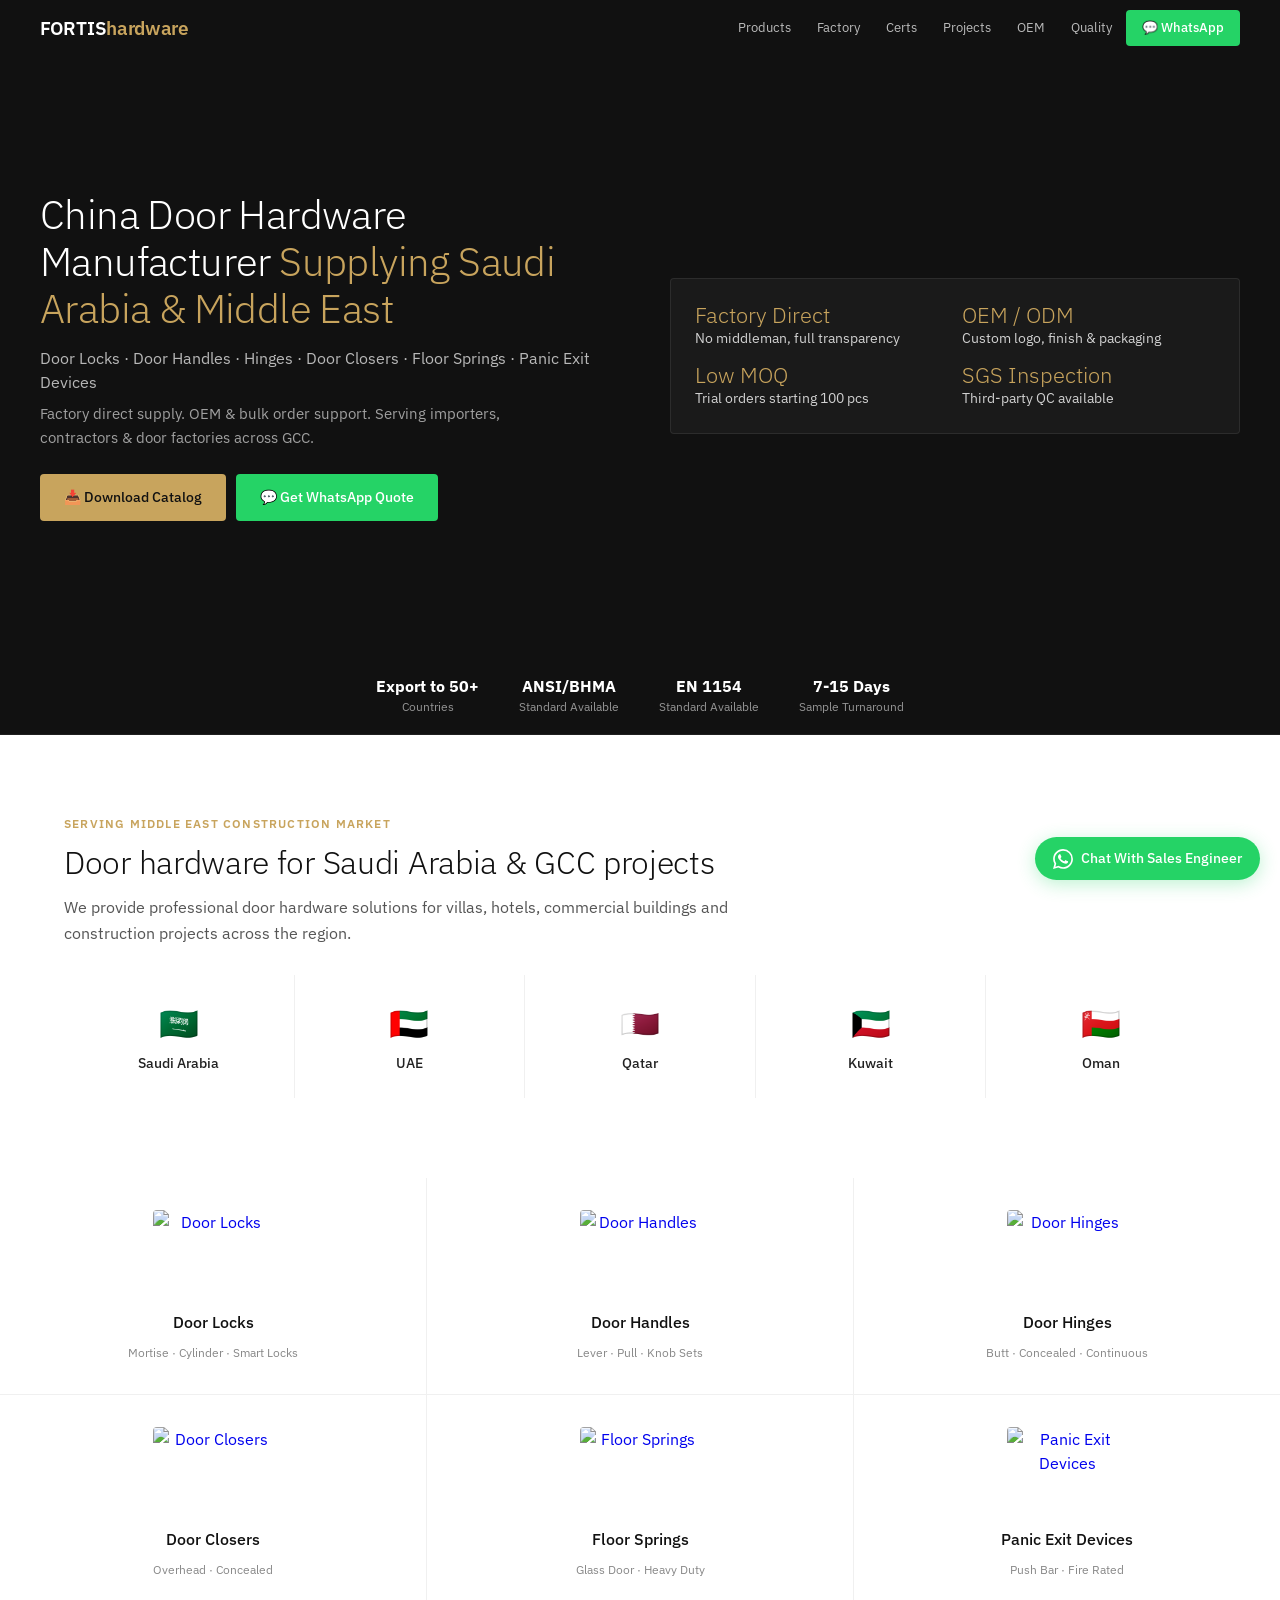
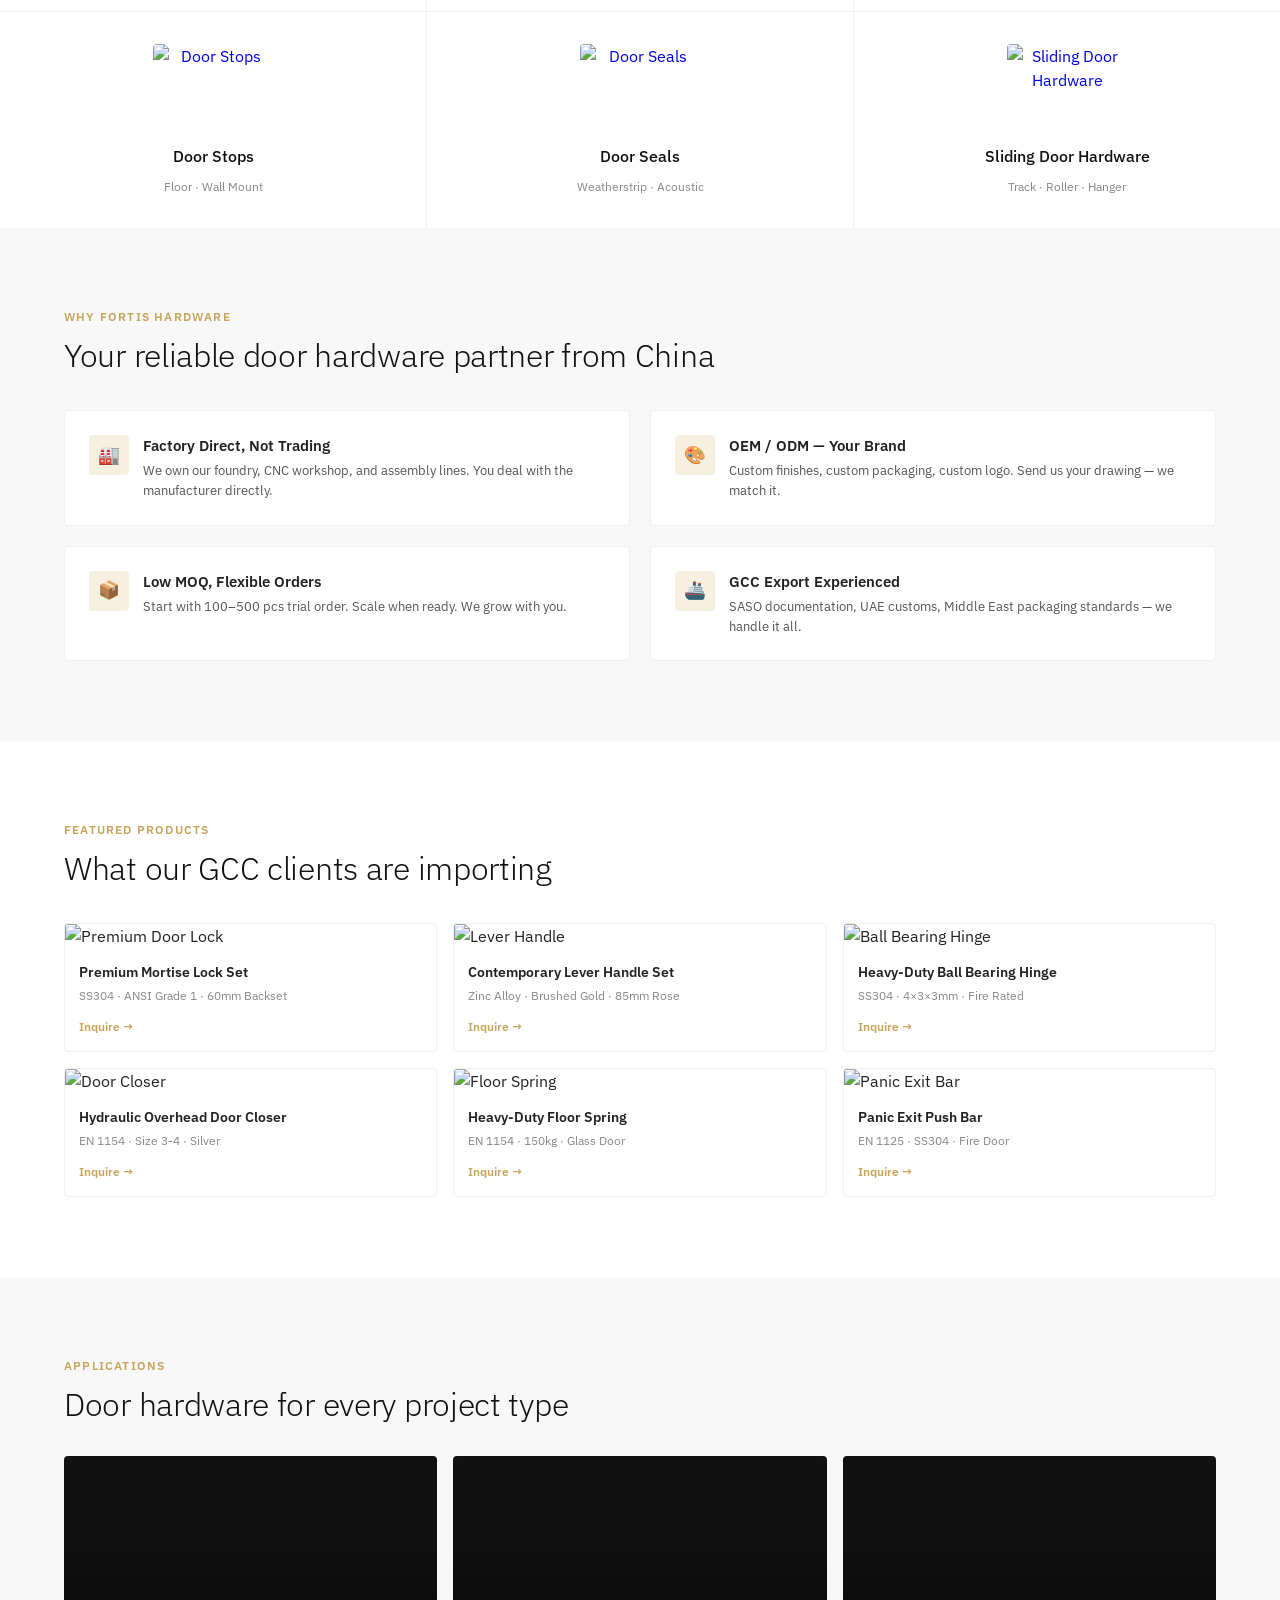
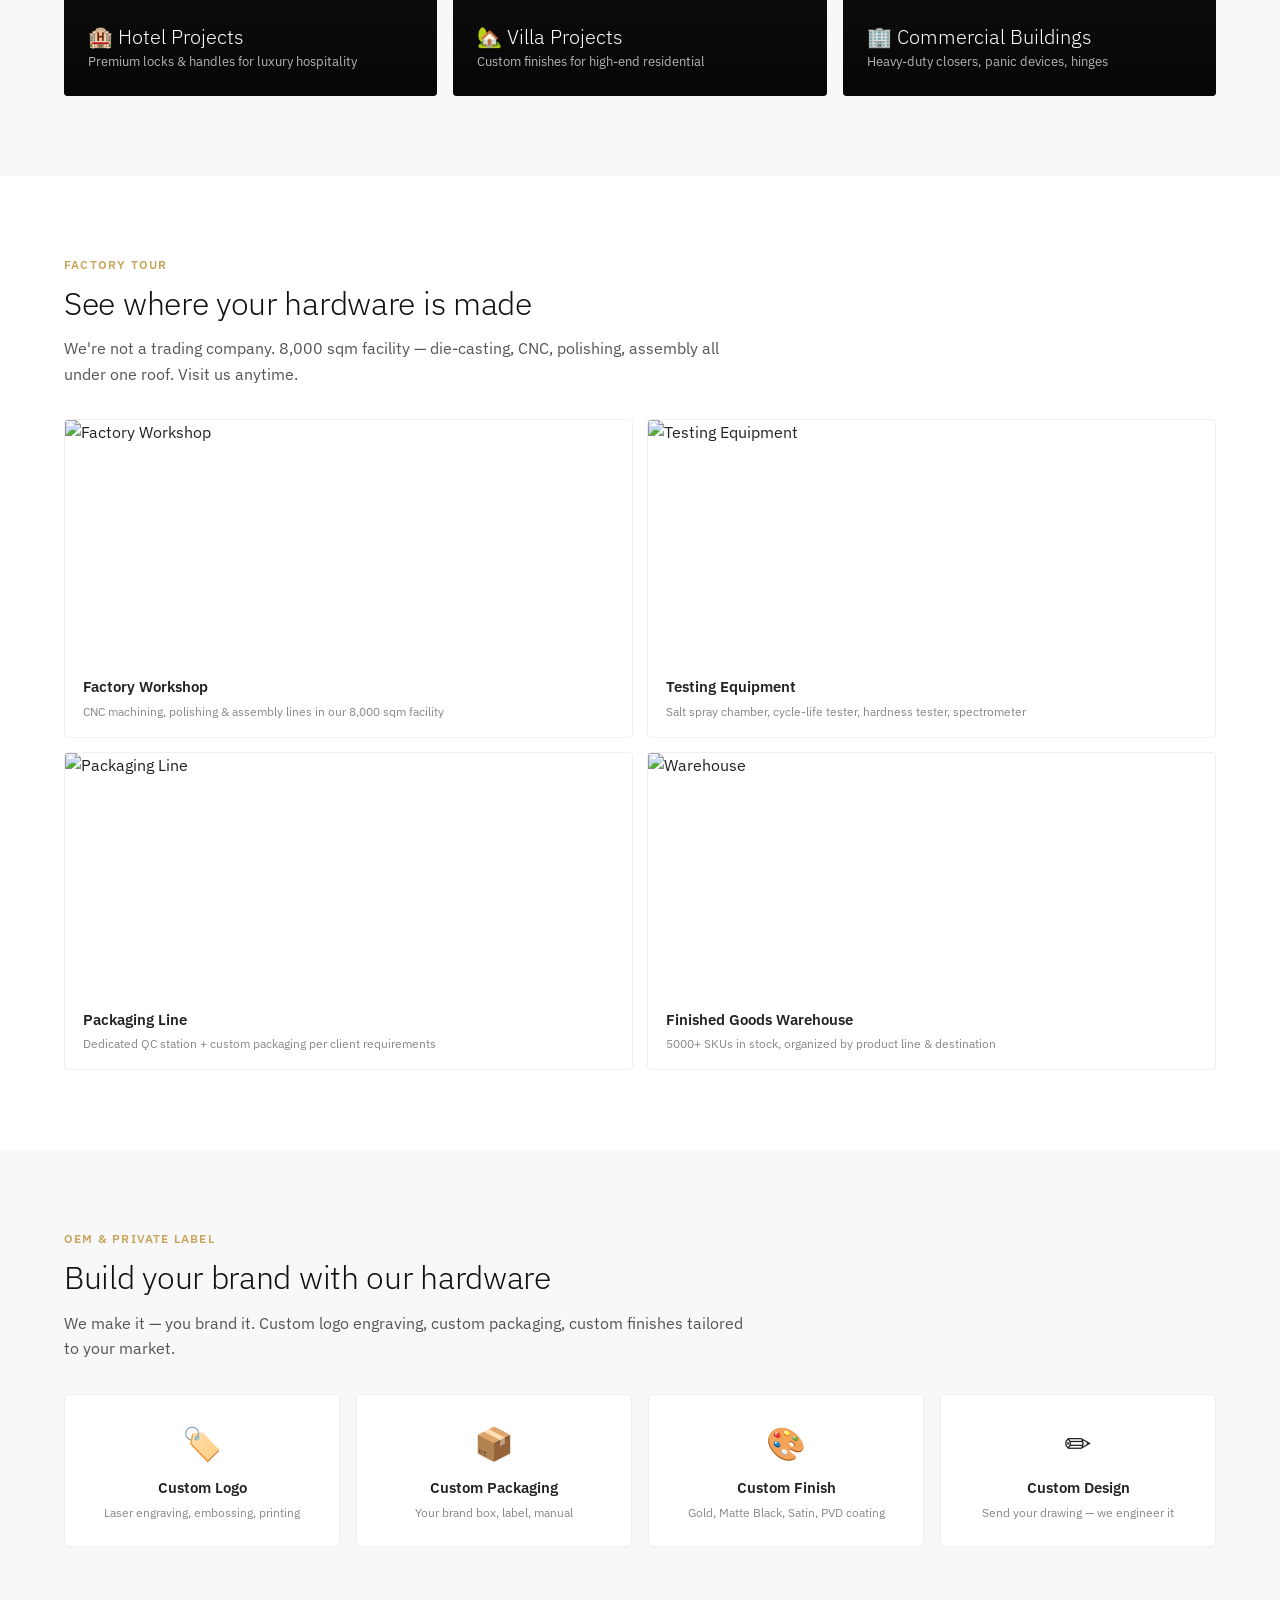
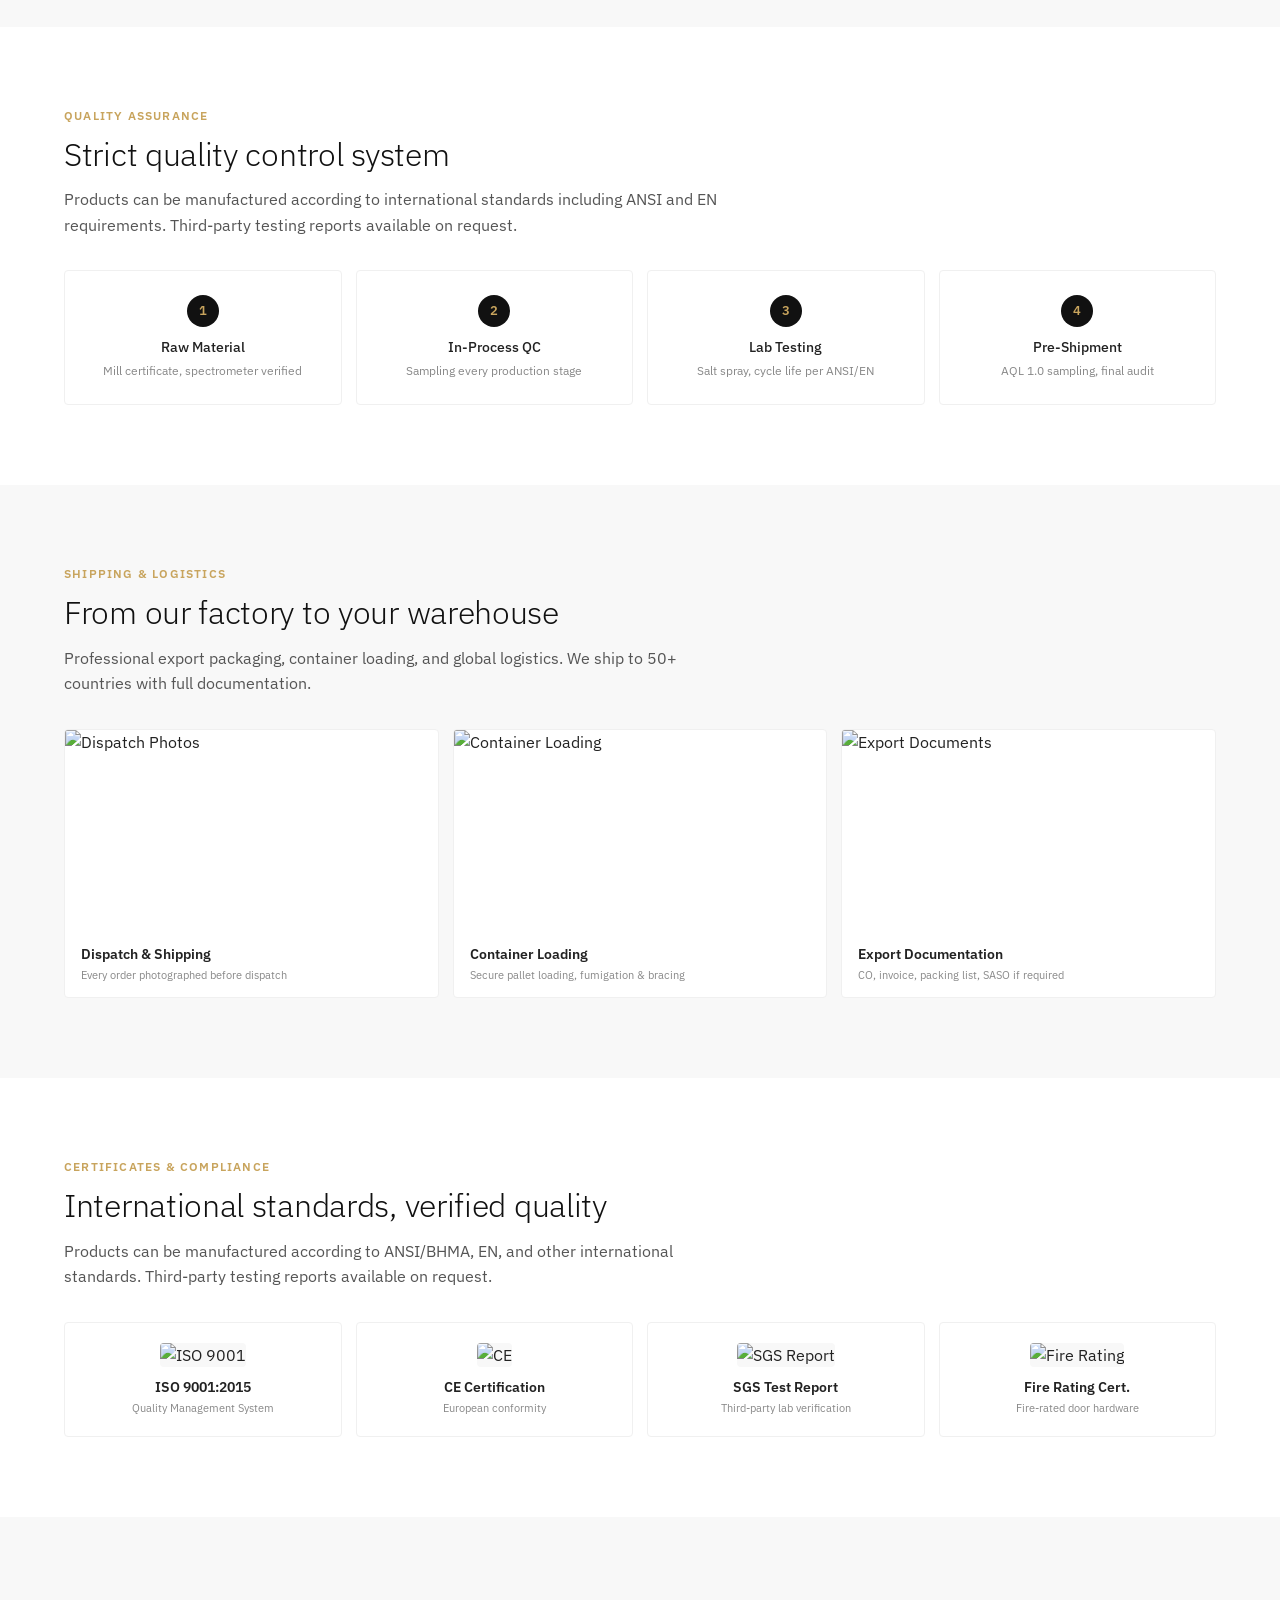
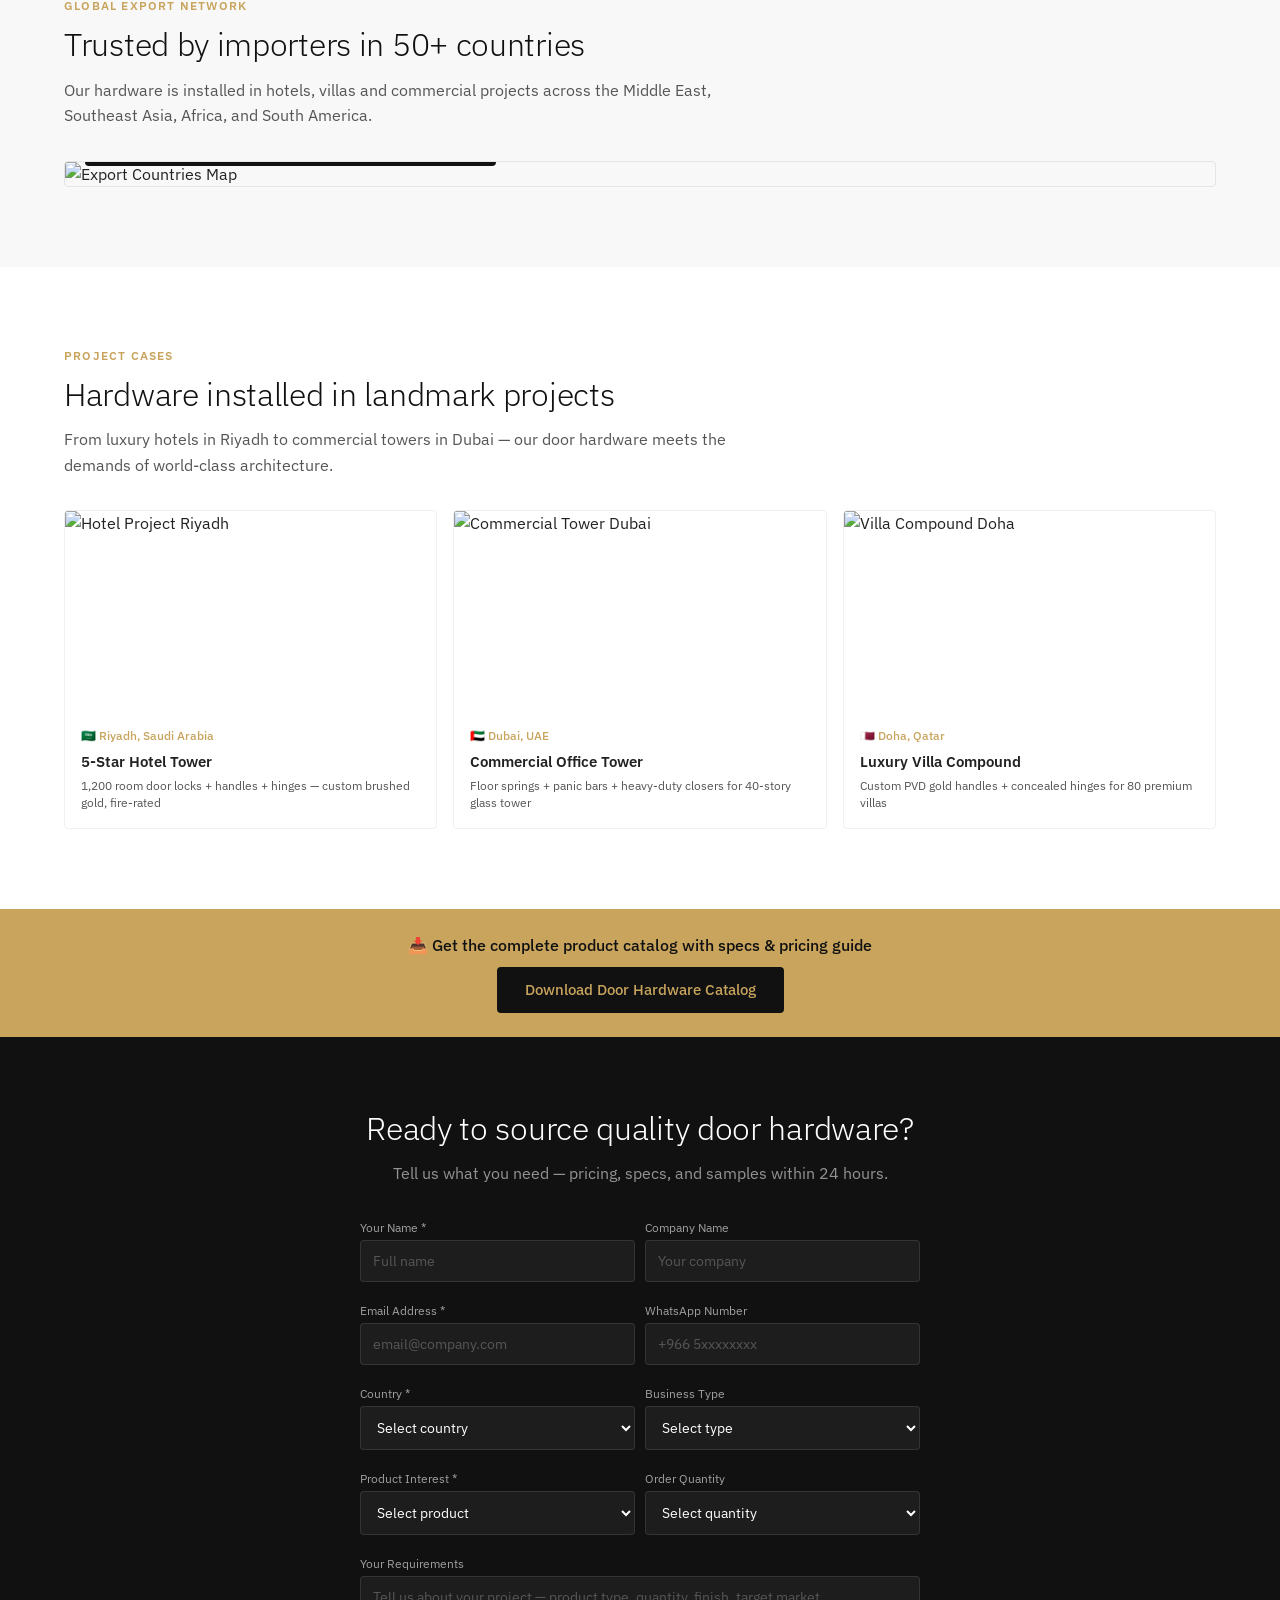
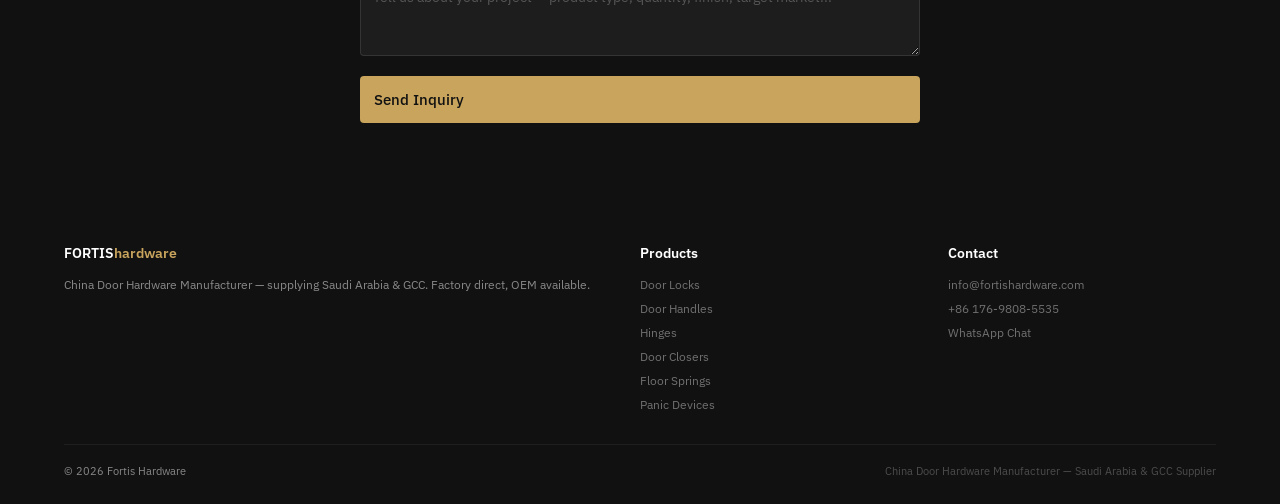
==== index.html @ 54b3e428 "fix: move index.html to root, fix CNAME" ====
<!DOCTYPE html>
<html lang="en">
<head>
  <meta charset="UTF-8">
  <meta name="viewport" content="width=device-width, initial-scale=1.0">
  <title>China Door Hardware Manufacturer — Locks, Handles, Hinges, Closers | Fortis Hardware Saudi Arabia</title>
  <meta name="description" content="China door hardware manufacturer supplying Saudi Arabia & Middle East. Door locks, handles, hinges, closers, floor springs, panic devices. Factory direct, OEM available.">
  <link href="https://fonts.googleapis.com/css2?family=IBM+Plex+Sans:wght@300;400;500;600&display=swap" rel="stylesheet">
  <style>
    :root {
      --black: #111111;
      --black-light: #1a1a1a;
      --white: #ffffff;
      --gold: #C8A45D;
      --gold-light: #f7f0e0;
      --text: #222222;
      --text-secondary: #555555;
      --text-muted: #888888;
      --border: #e5e5e5;
      --border-light: #f0f0f0;
      --surface: #f8f8f8;
      --green: #25D366;
      --shadow: rgba(0,0,0,0.06) 0px 2px 12px;
      --shadow-md: rgba(0,0,0,0.10) 0px 8px 28px;
      --radius: 4px;
      --max-width: 1200px;
      --nav-h: 56px;
    }
    *, *::before, *::after { box-sizing: border-box; margin: 0; padding: 0; }
    html { scroll-behavior: smooth; font-size: 16px; }
    body {
      font-family: 'IBM Plex Sans', system-ui, sans-serif;
      color: var(--text); background: var(--white);
      line-height: 1.5; -webkit-font-smoothing: antialiased;
    }

    /* NAV */
    .nav { position: fixed; top: 0; left: 0; right: 0; z-index: 100; background: var(--black); height: var(--nav-h); display: flex; align-items: center; padding: 0 20px; }
    .nav-inner { max-width: var(--max-width); width: 100%; margin: 0 auto; display: flex; align-items: center; justify-content: space-between; }
    .nav-logo { color: var(--white); font-size: 1.2rem; font-weight: 600; letter-spacing: -0.3px; text-decoration: none; }
    .nav-logo span { color: var(--gold); }
    .nav-links { display: flex; align-items: center; gap: 2px; }
    .nav-links a { color: #bbb; text-decoration: none; font-size: 0.813rem; padding: 8px 12px; border-radius: var(--radius); transition: all 0.15s; }
    .nav-links a:hover { color: var(--white); background: rgba(255,255,255,0.06); }
    .nav-wa { background: var(--green); color: var(--white) !important; padding: 8px 16px !important; font-weight: 500 !important; }
    .nav-wa:hover { background: #1da851 !important; }
    .nav-toggle { display: none; background: none; border: none; color: var(--white); font-size: 1.5rem; cursor: pointer; }

    /* LAYOUT */
    .container { max-width: var(--max-width); margin: 0 auto; padding: 0 24px; }
    .section { padding: 80px 0; }
    .section-sm { padding: 48px 0; }
    .bg-surface { background: var(--surface); }
    .section-label { font-size: 0.75rem; font-weight: 600; letter-spacing: 0.1em; text-transform: uppercase; color: var(--gold); margin-bottom: 10px; }
    .section-title { font-size: 2rem; font-weight: 300; line-height: 1.2; color: var(--black); margin-bottom: 14px; letter-spacing: -0.3px; }
    .section-subtitle { font-size: 1rem; color: var(--text-secondary); line-height: 1.6; max-width: 680px; }
    .text-center { text-align: center; }
    .mx-auto { margin-left: auto; margin-right: auto; }

    /* HERO */
    .hero {
      margin-top: var(--nav-h); min-height: 600px; position: relative; overflow: hidden;
      display: flex; align-items: center;
      background: var(--black);
    }
    .hero::after {
      content: ''; position: absolute; inset: 0;
      background: url('https://v3b.fal.media/files/b/0aa20f35/kXnbaKqAte8CLxu1V5giB_WbyE58Z5.png') center/cover;
      opacity: 0.4;
    }
    .hero-content { position: relative; z-index: 1; display: grid; grid-template-columns: 1fr 1fr; gap: 60px; align-items: center; padding: 80px 0; }
    .hero-text h1 { font-size: 2.5rem; font-weight: 300; line-height: 1.18; color: var(--white); letter-spacing: -0.6px; margin-bottom: 14px; }
    .hero-text h1 em { font-style: normal; color: var(--gold); }
    .hero-sub { font-size: 1rem; color: rgba(255,255,255,0.7); margin-bottom: 8px; }
    .hero-tags { display: flex; flex-wrap: wrap; gap: 8px; margin-bottom: 18px; }
    .hero-tag { font-size: 0.75rem; padding: 5px 12px; border: 1px solid rgba(255,255,255,0.18); border-radius: 2px; color: rgba(255,255,255,0.8); }
    .hero-p { font-size: 0.938rem; color: rgba(255,255,255,0.6); line-height: 1.6; margin-bottom: 24px; max-width: 480px; }
    .hero-actions { display: flex; gap: 10px; flex-wrap: wrap; }
    .btn { display: inline-flex; align-items: center; gap: 6px; font-family: inherit; font-size: 0.875rem; font-weight: 500; padding: 13px 24px; border: none; cursor: pointer; text-decoration: none; transition: all 0.15s; border-radius: var(--radius); }
    .btn-gold { background: var(--gold); color: var(--black); }
    .btn-gold:hover { background: #b8943f; }
    .btn-dark { background: var(--black); color: var(--white); border: 1px solid rgba(255,255,255,0.2); }
    .btn-dark:hover { border-color: var(--white); background: rgba(255,255,255,0.05); }
    .btn-wa { background: var(--green); color: var(--white); }
    .btn-wa:hover { background: #1da851; }
    .btn-white { background: var(--white); color: var(--black); }
    .btn-white:hover { background: #e8e8e8; }

    .hero-highlights {
      display: grid; grid-template-columns: repeat(2, 1fr); gap: 14px;
      background: rgba(255,255,255,0.04); border: 1px solid rgba(255,255,255,0.08);
      border-radius: var(--radius); padding: 24px;
    }
    .hero-hl strong { display: block; color: var(--gold); font-size: 1.4rem; font-weight: 300; line-height: 1.1; }
    .hero-hl { color: rgba(255,255,255,0.8); font-size: 0.875rem; }

    /* TRUST BAR */
    .trust-bar { background: var(--black); padding: 18px 0; border-bottom: 1px solid rgba(255,255,255,0.06); }
    .trust-bar-grid { display: flex; justify-content: center; gap: 40px; flex-wrap: wrap; text-align: center; }
    .trust-bar-item { font-size: 0.75rem; color: rgba(255,255,255,0.55); }
    .trust-bar-item strong { display: block; font-size: 1rem; color: var(--white); }

    /* MARKET */
    .market-grid { display: grid; grid-template-columns: repeat(5, 1fr); gap: 1px; background: var(--border-light); margin-top: 28px; }
    .market-item { text-align: center; padding: 24px 8px; background: var(--white); font-size: 0.875rem; font-weight: 500; color: var(--text); }
    .market-item .flag { font-size: 2rem; display: block; margin-bottom: 6px; }

    /* CATEGORIES */
    .cat-section { padding: 0; }
    .categories-grid { display: grid; grid-template-columns: repeat(3, 1fr); gap: 1px; background: var(--border-light); }
    .cat-card {
      background: var(--white); padding: 32px 20px; text-align: center; text-decoration: none;
      transition: all 0.2s; display: flex; flex-direction: column; align-items: center; gap: 10px;
    }
    .cat-card:hover { background: #fafafa; }
    .cat-card img { width: 120px; height: 90px; object-fit: cover; border-radius: var(--radius); }
    .cat-card h3 { font-size: 1rem; font-weight: 500; color: var(--black); }
    .cat-card p { font-size: 0.75rem; color: var(--text-muted); }

    /* FEATURES */
    .features-grid { display: grid; grid-template-columns: repeat(2, 1fr); gap: 20px; margin-top: 36px; }
    .feature-card { padding: 24px; background: var(--white); border: 1px solid var(--border-light); border-radius: var(--radius); display: flex; gap: 14px; align-items: flex-start; }
    .feature-icon { width: 40px; height: 40px; border-radius: var(--radius); background: var(--gold-light); display: flex; align-items: center; justify-content: center; font-size: 1.1rem; flex-shrink: 0; }
    .feature-card h4 { font-size: 0.938rem; font-weight: 600; margin-bottom: 4px; }
    .feature-card p { font-size: 0.813rem; color: var(--text-secondary); line-height: 1.5; }

    /* PRODUCTS */
    .products-grid { display: grid; grid-template-columns: repeat(3, 1fr); gap: 16px; margin-top: 36px; }
    .product-card {
      background: var(--white); border: 1px solid var(--border-light); border-radius: var(--radius);
      overflow: hidden; transition: all 0.2s; display: block; text-decoration: none; color: inherit;
      position: relative;
    }
    .product-card:hover { border-color: var(--gold); box-shadow: var(--shadow-md); transform: translateY(-2px); }
    .product-card img { width: 100%; height: 200px; object-fit: cover; }
    .product-info { padding: 14px; }
    .product-info h4 { font-size: 0.875rem; font-weight: 600; margin-bottom: 4px; }
    .product-info .spec { font-size: 0.75rem; color: var(--text-muted); margin-bottom: 8px; }
    .product-link { font-size: 0.75rem; font-weight: 600; color: var(--gold); }

    /* FACTORY — upgraded to large images */
    .factory-grid { display: grid; grid-template-columns: repeat(2, 1fr); gap: 14px; margin-top: 32px; }
    .factory-card {
      background: var(--white); border: 1px solid var(--border-light);
      border-radius: var(--radius); overflow: hidden;
    }
    .factory-card img { width: 100%; height: 240px; object-fit: cover; display: block; }
    .factory-card .fc-info { padding: 16px 18px; }
    .factory-card h4 { font-size: 0.938rem; font-weight: 600; margin-bottom: 4px; }
    .factory-card p { font-size: 0.75rem; color: var(--text-muted); }

    /* CERTIFICATES */
    .certs-grid { display: grid; grid-template-columns: repeat(4, 1fr); gap: 14px; margin-top: 32px; }
    .cert-card {
      background: var(--white); border: 1px solid var(--border-light);
      border-radius: var(--radius); padding: 20px; text-align: center;
    }
    .cert-card img { width: 100%; height: 200px; object-fit: contain; border-radius: var(--radius); margin-bottom: 10px; background: var(--surface); }
    .cert-card h4 { font-size: 0.875rem; font-weight: 600; margin-bottom: 2px; }
    .cert-card p { font-size: 0.688rem; color: var(--text-muted); }

    /* MAP */
    .map-section { background: var(--surface); }
    .map-wrapper { margin-top: 32px; position: relative; border-radius: var(--radius); overflow: hidden; border: 1px solid var(--border); }
    .map-wrapper img { width: 100%; display: block; }
    .map-overlay { position: absolute; bottom: 20px; left: 20px; background: var(--black); color: var(--white); padding: 14px 20px; border-radius: var(--radius); }
    .map-overlay strong { color: var(--gold); font-size: 1.35rem; font-weight: 300; }

    /* PROJECT CASES */
    .projects-grid { display: grid; grid-template-columns: repeat(3, 1fr); gap: 16px; margin-top: 32px; }
    .project-card {
      background: var(--white); border: 1px solid var(--border-light);
      border-radius: var(--radius); overflow: hidden;
    }
    .project-card img { width: 100%; height: 200px; object-fit: cover; display: block; }
    .project-info { padding: 16px; }
    .project-info h4 { font-size: 0.938rem; font-weight: 600; margin-bottom: 4px; }
    .project-info .loc { font-size: 0.75rem; color: var(--gold); font-weight: 500; margin-bottom: 6px; }
    .project-info p { font-size: 0.75rem; color: var(--text-secondary); line-height: 1.4; }

    /* SHIPPING */
    .ship-grid { display: grid; grid-template-columns: repeat(3, 1fr); gap: 14px; margin-top: 32px; }
    .ship-card {
      background: var(--white); border: 1px solid var(--border-light);
      border-radius: var(--radius); overflow: hidden;
    }
    .ship-card img { width: 100%; height: 200px; object-fit: cover; display: block; }
    .ship-card .fc-info { padding: 14px 16px; }
    .ship-card h4 { font-size: 0.875rem; font-weight: 600; margin-bottom: 2px; }
    .ship-card p { font-size: 0.688rem; color: var(--text-muted); }

    /* OEM */
    .oem-grid { display: grid; grid-template-columns: repeat(4, 1fr); gap: 16px; margin-top: 32px; }
    .oem-card { text-align: center; padding: 24px 16px; background: var(--white); border: 1px solid var(--border-light); border-radius: var(--radius); }
    .oem-icon { font-size: 2rem; margin-bottom: 10px; }
    .oem-card h4 { font-size: 0.938rem; font-weight: 600; margin-bottom: 4px; }
    .oem-card p { font-size: 0.75rem; color: var(--text-muted); }

    /* QUALITY */
    .qc-grid { display: grid; grid-template-columns: repeat(4, 1fr); gap: 14px; margin-top: 32px; }
    .qc-card { text-align: center; padding: 24px 14px; background: var(--white); border: 1px solid var(--border-light); border-radius: var(--radius); }
    .qc-num { width: 32px; height: 32px; border-radius: 50%; background: var(--black); color: var(--gold); display: flex; align-items: center; justify-content: center; font-size: 0.813rem; font-weight: 600; margin: 0 auto 10px; }
    .qc-card h4 { font-size: 0.875rem; font-weight: 500; margin-bottom: 4px; }
    .qc-card p { font-size: 0.75rem; color: var(--text-muted); }

    /* APPLICATIONS */
    .app-grid { display: grid; grid-template-columns: repeat(3, 1fr); gap: 16px; margin-top: 32px; }
    .app-card {
      position: relative; height: 240px; border-radius: var(--radius); overflow: hidden;
      display: flex; align-items: flex-end; padding: 24px;
    }
    .app-card::before {
      content: ''; position: absolute; inset: 0;
      background: linear-gradient(transparent 30%, rgba(0,0,0,0.7));
    }
    .app-card-content { position: relative; z-index: 1; color: var(--white); }
    .app-card-content h3 { font-size: 1.25rem; font-weight: 300; }
    .app-card-content p { font-size: 0.813rem; opacity: 0.7; }
    .app-hotel { background: var(--black) url('https://v3b.fal.media/files/b/0aa38955/Q4Qw3-5TpbvXYUVY-qUnO_pcZFvXHN.png') center/cover; }
    .app-villa { background: var(--black) url('https://v3b.fal.media/files/b/0aa38955/9XN9CqbZt52jTv9LM8osu_3UPrXq78.png') center/cover; }
    .app-commercial { background: var(--black) url('https://v3b.fal.media/files/b/0aa38956/f5V5K8Cx3fAxpjG_KCABQ_yX8lv8v7.png') center/cover; }

    /* CTA */
    .cta-section { background: var(--black); color: var(--white); text-align: center; padding: 72px 24px; }
    .cta-section .section-title { color: var(--white); }
    .cta-section .section-subtitle { color: rgba(255,255,255,0.55); margin: 0 auto 32px; }
    .contact-form { max-width: 560px; margin: 0 auto; text-align: left; }
    .form-row { display: grid; grid-template-columns: 1fr 1fr; gap: 10px; margin-bottom: 10px; }
    .form-field { margin-bottom: 10px; }
    .form-field label { display: block; font-size: 0.75rem; color: rgba(255,255,255,0.6); margin-bottom: 3px; }
    .form-field input, .form-field select, .form-field textarea {
      width: 100%; padding: 11px 12px; font-family: inherit; font-size: 0.875rem;
      border: 1px solid rgba(255,255,255,0.1); border-radius: var(--radius);
      background: rgba(255,255,255,0.05); color: var(--white); transition: border-color 0.15s;
    }
    .form-field input:focus, .form-field select:focus, .form-field textarea:focus { outline: none; border-color: var(--gold); }
    .form-field input::placeholder, .form-field textarea::placeholder { color: rgba(255,255,255,0.25); }
    .form-field select option { background: var(--black); color: var(--white); }
    .form-field textarea { resize: vertical; min-height: 80px; }
    .form-submit { width: 100%; padding: 14px; font-size: 0.938rem; cursor: pointer; margin-top: 4px; }

    /* CATALOG CTA */
    .catalog-bar { background: var(--gold); padding: 24px 0; text-align: center; }
    .catalog-bar p { font-size: 1rem; color: var(--black); font-weight: 500; margin-bottom: 10px; }
    .catalog-btn { display: inline-flex; align-items: center; gap: 8px; background: var(--black); color: var(--gold); padding: 12px 28px; border-radius: var(--radius); text-decoration: none; font-weight: 500; font-size: 0.938rem; transition: all 0.15s; }
    .catalog-btn:hover { background: #000; }

    /* FOOTER */
    .footer { background: var(--black); color: rgba(255,255,255,0.5); padding: 48px 0 24px; }
    .footer-grid { display: grid; grid-template-columns: 2fr 1fr 1fr; gap: 40px; margin-bottom: 24px; }
    .footer-col h4 { color: var(--white); font-size: 0.875rem; font-weight: 600; margin-bottom: 12px; }
    .footer-col a { display: block; color: rgba(255,255,255,0.4); text-decoration: none; font-size: 0.75rem; margin-bottom: 6px; transition: color 0.15s; }
    .footer-col a:hover { color: var(--gold); }
    .footer-bottom { border-top: 1px solid rgba(255,255,255,0.06); padding-top: 18px; display: flex; justify-content: space-between; flex-wrap: wrap; font-size: 0.688rem; }

    /* WHATSAPP */
    .whatsapp-float {
      position: fixed; bottom: 20px; right: 20px; z-index: 99;
      display: flex; align-items: center; gap: 8px; background: var(--green); color: var(--white);
      padding: 11px 18px; border-radius: 24px; text-decoration: none;
      box-shadow: 0 4px 18px rgba(37,211,102,0.3); transition: transform 0.2s;
      font-size: 0.875rem; font-weight: 500;
    }
    .whatsapp-float:hover { transform: scale(1.05); }
    .whatsapp-float svg { width: 20px; height: 20px; fill: var(--white); }

    /* RESPONSIVE */
    @media (max-width: 1024px) {
      .categories-grid { grid-template-columns: repeat(3, 1fr); }
      .products-grid { grid-template-columns: repeat(2, 1fr); }
      .factory-grid, .oem-grid { grid-template-columns: repeat(2, 1fr); }
      .certs-grid { grid-template-columns: repeat(2, 1fr); }
      .ship-grid { grid-template-columns: repeat(2, 1fr); }
      .projects-grid { grid-template-columns: repeat(2, 1fr); }
      .qc-grid { grid-template-columns: repeat(2, 1fr); }
      .hero-content { grid-template-columns: 1fr; gap: 32px; }
      .hero::after { opacity: 0.25; }
      .market-grid { grid-template-columns: repeat(3, 1fr); }
    }
    @media (max-width: 768px) {
      .section-title { font-size: 1.5rem; }
      .hero-text h1 { font-size: 1.75rem; }
      .nav-links { display: none; }
      .nav-toggle { display: block; }
      .nav-links.open { display: flex; flex-direction: column; position: absolute; top: var(--nav-h); left: 0; right: 0; background: var(--black); padding: 16px 20px; gap: 2px; z-index: 99; }
      .categories-grid { grid-template-columns: repeat(2, 1fr); }
      .products-grid { grid-template-columns: repeat(2, 1fr); }
      .features-grid { grid-template-columns: 1fr; }
      .factory-grid, .oem-grid { grid-template-columns: 1fr; }
      .qc-grid { grid-template-columns: 1fr; }
      .market-grid { grid-template-columns: repeat(2, 1fr); }
      .app-grid { grid-template-columns: 1fr; }
      .footer-grid { grid-template-columns: 1fr; }
      .form-row { grid-template-columns: 1fr; }
      .hero-highlights { grid-template-columns: 1fr; }
      .hero { min-height: auto; }
      .hero-content { padding: 48px 0; }
      .section { padding: 48px 0; }
    }
    @media (max-width: 480px) {
      .categories-grid { grid-template-columns: 1fr; }
      .products-grid { grid-template-columns: 1fr; }
      .market-grid { grid-template-columns: repeat(2, 1fr); }
      .hero-actions { flex-direction: column; }
      .btn { justify-content: center; }
    }
  </style>
</head>
<body>

<!-- NAV -->
<nav class="nav">
  <div class="nav-inner">
    <a href="#" class="nav-logo">FORTIS<span>hardware</span></a>
    <button class="nav-toggle" onclick="document.querySelector('.nav-links').classList.toggle('open')">☰</button>
    <div class="nav-links">
      <a href="#products">Products</a>
      <a href="#factory">Factory</a>
      <a href="#certificates">Certs</a>
      <a href="#projects">Projects</a>
      <a href="#oem">OEM</a>
      <a href="#quality">Quality</a>
      <a href="https://wa.me/8617698085535" class="nav-wa">💬 WhatsApp</a>
    </div>
  </div>
</nav>

<!-- HERO -->
<section class="hero">
  <div class="container hero-content">
    <div class="hero-text">
      <h1>China Door Hardware Manufacturer<em> Supplying Saudi Arabia &amp; Middle East</em></h1>
      <p class="hero-sub">Door Locks · Door Handles · Hinges · Door Closers · Floor Springs · Panic Exit Devices</p>
      <p class="hero-p">Factory direct supply. OEM &amp; bulk order support. Serving importers, contractors &amp; door factories across GCC.</p>
      <div class="hero-actions">
        <a href="#" class="btn btn-gold">📥 Download Catalog</a>
        <a href="https://wa.me/8617698085535" class="btn btn-wa">💬 Get WhatsApp Quote</a>
      </div>
    </div>
    <div class="hero-highlights">
      <div class="hero-hl"><strong>Factory Direct</strong>No middleman, full transparency</div>
      <div class="hero-hl"><strong>OEM / ODM</strong>Custom logo, finish &amp; packaging</div>
      <div class="hero-hl"><strong>Low MOQ</strong>Trial orders starting 100 pcs</div>
      <div class="hero-hl"><strong>SGS Inspection</strong>Third-party QC available</div>
    </div>
  </div>
</section>

<!-- TRUST BAR -->
<section class="trust-bar">
  <div class="container trust-bar-grid">
    <div class="trust-bar-item"><strong>Export to 50+</strong>Countries</div>
    <div class="trust-bar-item"><strong>ANSI/BHMA</strong>Standard Available</div>
    <div class="trust-bar-item"><strong>EN 1154</strong>Standard Available</div>
    <div class="trust-bar-item"><strong>7-15 Days</strong>Sample Turnaround</div>
  </div>
</section>

<!-- MARKET -->
<section class="section">
  <div class="container">
    <div class="section-label">Serving Middle East Construction Market</div>
    <h2 class="section-title">Door hardware for Saudi Arabia &amp; GCC projects</h2>
    <p class="section-subtitle">We provide professional door hardware solutions for villas, hotels, commercial buildings and construction projects across the region.</p>
    <div class="market-grid">
      <div class="market-item"><span class="flag">🇸🇦</span>Saudi Arabia</div>
      <div class="market-item"><span class="flag">🇦🇪</span>UAE</div>
      <div class="market-item"><span class="flag">🇶🇦</span>Qatar</div>
      <div class="market-item"><span class="flag">🇰🇼</span>Kuwait</div>
      <div class="market-item"><span class="flag">🇴🇲</span>Oman</div>
    </div>
  </div>
</section>

<!-- PRODUCT CATEGORIES (9 types) -->
<section class="cat-section" id="products">
  <div class="categories-grid">
    <a href="#" class="cat-card">
      <img src="https://v3b.fal.media/files/b/0aa38172/-0-r5_t7oS2UPWkRO7TCy_eg66OQFn.png" alt="Door Locks" loading="lazy">
      <h3>Door Locks</h3>
      <p>Mortise · Cylinder · Smart Locks</p>
    </a>
    <a href="#" class="cat-card">
      <img src="https://v3b.fal.media/files/b/0aa38173/yvCYd5YF4JAlG7OujvXzu_hHk022Ci.png" alt="Door Handles" loading="lazy">
      <h3>Door Handles</h3>
      <p>Lever · Pull · Knob Sets</p>
    </a>
    <a href="#" class="cat-card">
      <img src="https://v3b.fal.media/files/b/0aa38173/D44i0YVcQyWlOAsenOGAe_30pKsKfI.png" alt="Door Hinges" loading="lazy">
      <h3>Door Hinges</h3>
      <p>Butt · Concealed · Continuous</p>
    </a>
    <a href="#" class="cat-card">
      <img src="https://v3b.fal.media/files/b/0aa38174/7C1RpgAK28MqGHB21-8vr_47tS8csR.png" alt="Door Closers" loading="lazy">
      <h3>Door Closers</h3>
      <p>Overhead · Concealed</p>
    </a>
    <a href="#" class="cat-card">
      <img src="https://v3b.fal.media/files/b/0aa38175/UBUjP36B6Zsl2dgtgjaet_FuYksLZI.png" alt="Floor Springs" loading="lazy">
      <h3>Floor Springs</h3>
      <p>Glass Door · Heavy Duty</p>
    </a>
    <a href="#" class="cat-card">
      <img src="https://v3b.fal.media/files/b/0aa38176/AWE4VM2IpdPH2hU9-q9qe_MylBiQHh.png" alt="Panic Exit Devices" loading="lazy">
      <h3>Panic Exit Devices</h3>
      <p>Push Bar · Fire Rated</p>
    </a>
    <a href="#" class="cat-card">
      <img src="https://v3b.fal.media/files/b/0aa38177/bHGp_g2rmFArwzJ1ECCt3_NpDwwKoD.png" alt="Door Stops" loading="lazy">
      <h3>Door Stops</h3>
      <p>Floor · Wall Mount</p>
    </a>
    <a href="#" class="cat-card">
      <img src="https://v3b.fal.media/files/b/0aa38177/RSaDX0GnMsp-87B53rwa5_AgRVom13.png" alt="Door Seals" loading="lazy">
      <h3>Door Seals</h3>
      <p>Weatherstrip · Acoustic</p>
    </a>
    <a href="#" class="cat-card">
      <img src="https://v3b.fal.media/files/b/0aa38178/ttrumu9TXj-NjQz-zekgL_HJoAlCh4.png" alt="Sliding Door Hardware" loading="lazy">
      <h3>Sliding Door Hardware</h3>
      <p>Track · Roller · Hanger</p>
    </a>
  </div>
</section>

<!-- WHY US -->
<section class="section bg-surface">
  <div class="container">
    <div class="section-label">Why Fortis Hardware</div>
    <h2 class="section-title">Your reliable door hardware partner from China</h2>
    <div class="features-grid">
      <div class="feature-card">
        <div class="feature-icon">🏭</div>
        <div><h4>Factory Direct, Not Trading</h4><p>We own our foundry, CNC workshop, and assembly lines. You deal with the manufacturer directly.</p></div>
      </div>
      <div class="feature-card">
        <div class="feature-icon">🎨</div>
        <div><h4>OEM / ODM — Your Brand</h4><p>Custom finishes, custom packaging, custom logo. Send us your drawing — we match it.</p></div>
      </div>
      <div class="feature-card">
        <div class="feature-icon">📦</div>
        <div><h4>Low MOQ, Flexible Orders</h4><p>Start with 100–500 pcs trial order. Scale when ready. We grow with you.</p></div>
      </div>
      <div class="feature-card">
        <div class="feature-icon">🚢</div>
        <div><h4>GCC Export Experienced</h4><p>SASO documentation, UAE customs, Middle East packaging standards — we handle it all.</p></div>
      </div>
    </div>
  </div>
</section>

<!-- PRODUCT SHOWCASE -->
<section class="section">
  <div class="container">
    <div class="section-label">Featured Products</div>
    <h2 class="section-title">What our GCC clients are importing</h2>
    <div class="products-grid">
      <a href="#" class="product-card">
        <img src="https://v3b.fal.media/files/b/0aa3817a/qGEE2nuH5_GcuvpKxNlOm_MCN3V2xa.png" alt="Premium Door Lock" loading="lazy">
        <div class="product-info"><h4>Premium Mortise Lock Set</h4><div class="spec">SS304 · ANSI Grade 1 · 60mm Backset</div><span class="product-link">Inquire →</span></div>
      </a>
      <a href="#" class="product-card">
        <img src="https://v3b.fal.media/files/b/0aa3817a/ZA9oJhj_dmkCLSp8dl0tY_Qsb4Uivb.png" alt="Lever Handle" loading="lazy">
        <div class="product-info"><h4>Contemporary Lever Handle Set</h4><div class="spec">Zinc Alloy · Brushed Gold · 85mm Rose</div><span class="product-link">Inquire →</span></div>
      </a>
      <a href="#" class="product-card">
        <img src="https://v3b.fal.media/files/b/0aa3817b/RXkcnFvaOmEKWDwM2cV6e_OBT3glL2.png" alt="Ball Bearing Hinge" loading="lazy">
        <div class="product-info"><h4>Heavy-Duty Ball Bearing Hinge</h4><div class="spec">SS304 · 4×3×3mm · Fire Rated</div><span class="product-link">Inquire →</span></div>
      </a>
      <a href="#" class="product-card">
        <img src="https://v3b.fal.media/files/b/0aa3817c/y6qqfqdUkZ4gaiylobrIg_6qI1SvIi.png" alt="Door Closer" loading="lazy">
        <div class="product-info"><h4>Hydraulic Overhead Door Closer</h4><div class="spec">EN 1154 · Size 3-4 · Silver</div><span class="product-link">Inquire →</span></div>
      </a>
      <a href="#" class="product-card">
        <img src="https://v3b.fal.media/files/b/0aa3817c/SeObDLRqPCwULx4Qn5Xns_MNnTq2xa.png" alt="Floor Spring" loading="lazy">
        <div class="product-info"><h4>Heavy-Duty Floor Spring</h4><div class="spec">EN 1154 · 150kg · Glass Door</div><span class="product-link">Inquire →</span></div>
      </a>
      <a href="#" class="product-card">
        <img src="https://v3b.fal.media/files/b/0aa38951/Hwq31ygRyWvNF0no8BUUb_PVpcplvT.png" alt="Panic Exit Bar" loading="lazy">
        <div class="product-info"><h4>Panic Exit Push Bar</h4><div class="spec">EN 1125 · SS304 · Fire Door</div><span class="product-link">Inquire →</span></div>
      </a>
    </div>
  </div>
</section>

<!-- APPLICATIONS -->
<section class="section bg-surface">
  <div class="container">
    <div class="section-label">Applications</div>
    <h2 class="section-title">Door hardware for every project type</h2>
    <div class="app-grid">
      <div class="app-card app-hotel"><div class="app-card-content"><h3>🏨 Hotel Projects</h3><p>Premium locks & handles for luxury hospitality</p></div></div>
      <div class="app-card app-villa"><div class="app-card-content"><h3>🏡 Villa Projects</h3><p>Custom finishes for high-end residential</p></div></div>
      <div class="app-card app-commercial"><div class="app-card-content"><h3>🏢 Commercial Buildings</h3><p>Heavy-duty closers, panic devices, hinges</p></div></div>
    </div>
  </div>
</section>

<!-- FACTORY TOUR -->
<section class="section" id="factory">
  <div class="container">
    <div class="section-label">Factory Tour</div>
    <h2 class="section-title">See where your hardware is made</h2>
    <p class="section-subtitle">We're not a trading company. 8,000 sqm facility — die-casting, CNC, polishing, assembly all under one roof. Visit us anytime.</p>
    <div class="factory-grid">
      <div class="factory-card">
        <img src="https://v3b.fal.media/files/b/0aa38952/-q05WoDTq4U-MmAVC_FHM_AXIhh4Ii.png" alt="Factory Workshop" loading="lazy">
        <div class="fc-info"><h4>Factory Workshop</h4><p>CNC machining, polishing & assembly lines in our 8,000 sqm facility</p></div>
      </div>
      <div class="factory-card">
        <img src="https://v3b.fal.media/files/b/0aa38952/4aQnsB5DfHldhWp_CZJnB_J8Huai6m.png" alt="Testing Equipment" loading="lazy">
        <div class="fc-info"><h4>Testing Equipment</h4><p>Salt spray chamber, cycle-life tester, hardness tester, spectrometer</p></div>
      </div>
      <div class="factory-card">
        <img src="https://v3b.fal.media/files/b/0aa38953/q4hecMIrvmUSqKQL4rLE8_2KYghYs0.png" alt="Packaging Line" loading="lazy">
        <div class="fc-info"><h4>Packaging Line</h4><p>Dedicated QC station + custom packaging per client requirements</p></div>
      </div>
      <div class="factory-card">
        <img src="https://v3b.fal.media/files/b/0aa38953/cE5mME447Dl8tV1t8CLbm_37xaoRiA.png" alt="Warehouse" loading="lazy">
        <div class="fc-info"><h4>Finished Goods Warehouse</h4><p>5000+ SKUs in stock, organized by product line & destination</p></div>
      </div>
    </div>
  </div>
</section>

<!-- OEM -->
<section class="section bg-surface" id="oem">
  <div class="container">
    <div class="section-label">OEM & Private Label</div>
    <h2 class="section-title">Build your brand with our hardware</h2>
    <p class="section-subtitle">We make it — you brand it. Custom logo engraving, custom packaging, custom finishes tailored to your market.</p>
    <div class="oem-grid">
      <div class="oem-card"><div class="oem-icon">🏷️</div><h4>Custom Logo</h4><p>Laser engraving, embossing, printing</p></div>
      <div class="oem-card"><div class="oem-icon">📦</div><h4>Custom Packaging</h4><p>Your brand box, label, manual</p></div>
      <div class="oem-card"><div class="oem-icon">🎨</div><h4>Custom Finish</h4><p>Gold, Matte Black, Satin, PVD coating</p></div>
      <div class="oem-card"><div class="oem-icon">✏️</div><h4>Custom Design</h4><p>Send your drawing — we engineer it</p></div>
    </div>
  </div>
</section>

<!-- QUALITY -->
<section class="section" id="quality">
  <div class="container">
    <div class="section-label">Quality Assurance</div>
    <h2 class="section-title">Strict quality control system</h2>
    <p class="section-subtitle">Products can be manufactured according to international standards including ANSI and EN requirements. Third-party testing reports available on request.</p>
    <div class="qc-grid">
      <div class="qc-card"><div class="qc-num">1</div><h4>Raw Material</h4><p>Mill certificate, spectrometer verified</p></div>
      <div class="qc-card"><div class="qc-num">2</div><h4>In-Process QC</h4><p>Sampling every production stage</p></div>
      <div class="qc-card"><div class="qc-num">3</div><h4>Lab Testing</h4><p>Salt spray, cycle life per ANSI/EN</p></div>
      <div class="qc-card"><div class="qc-num">4</div><h4>Pre-Shipment</h4><p>AQL 1.0 sampling, final audit</p></div>
    </div>
  </div>
</section>

<!-- SHIPPING & LOGISTICS -->
<section class="section bg-surface">
  <div class="container">
    <div class="section-label">Shipping & Logistics</div>
    <h2 class="section-title">From our factory to your warehouse</h2>
    <p class="section-subtitle">Professional export packaging, container loading, and global logistics. We ship to 50+ countries with full documentation.</p>
    <div class="ship-grid">
      <div class="ship-card">
        <img src="https://v3b.fal.media/files/b/0aa38957/A6slxRPPK0XlrmAN9YCtl_NNd4DGDx.png" alt="Dispatch Photos" loading="lazy">
        <div class="fc-info"><h4>Dispatch & Shipping</h4><p>Every order photographed before dispatch</p></div>
      </div>
      <div class="ship-card">
        <img src="https://v3b.fal.media/files/b/0aa38957/BomldOgtCzwRn0-mlUbhT_TlLx0K9H.png" alt="Container Loading" loading="lazy">
        <div class="fc-info"><h4>Container Loading</h4><p>Secure pallet loading, fumigation & bracing</p></div>
      </div>
      <div class="ship-card">
        <img src="https://v3b.fal.media/files/b/0aa38959/e9UlaLyhQZ-fPgUWfsgxm_Ter9DYMF.png" alt="Export Documents" loading="lazy">
        <div class="fc-info"><h4>Export Documentation</h4><p>CO, invoice, packing list, SASO if required</p></div>
      </div>
    </div>
  </div>
</section>

<!-- CERTIFICATES -->
<section class="section" id="certificates">
  <div class="container">
    <div class="section-label">Certificates & Compliance</div>
    <h2 class="section-title">International standards, verified quality</h2>
    <p class="section-subtitle">Products can be manufactured according to ANSI/BHMA, EN, and other international standards. Third-party testing reports available on request.</p>
    <div class="certs-grid">
      <div class="cert-card">
        <img src="https://v3b.fal.media/files/b/0aa3895b/7F-ysW0zujVVLNgCIZwxn_nxaVPSCb.png" alt="ISO 9001" loading="lazy">
        <h4>ISO 9001:2015</h4>
        <p>Quality Management System</p>
      </div>
      <div class="cert-card">
        <img src="https://v3b.fal.media/files/b/0aa3895d/f2WEOiFfPXfZKl9UXlIlW_Sv9tmWok.png" alt="CE" loading="lazy">
        <h4>CE Certification</h4>
        <p>European conformity</p>
      </div>
      <div class="cert-card">
        <img src="https://v3b.fal.media/files/b/0aa3895d/aMBFN5Y97JcDZsEoiZypJ_Lght8xCn.png" alt="SGS Report" loading="lazy">
        <h4>SGS Test Report</h4>
        <p>Third-party lab verification</p>
      </div>
      <div class="cert-card">
        <img src="https://v3b.fal.media/files/b/0aa3895e/0DkRWsg09KJVQAI4CXuD0_JTQndxx2.png" alt="Fire Rating" loading="lazy">
        <h4>Fire Rating Cert.</h4>
        <p>Fire-rated door hardware</p>
      </div>
    </div>
  </div>
</section>

<!-- EXPORT MAP -->
<section class="section map-section" id="map">
  <div class="container">
    <div class="section-label">Global Export Network</div>
    <h2 class="section-title">Trusted by importers in 50+ countries</h2>
    <p class="section-subtitle">Our hardware is installed in hotels, villas and commercial projects across the Middle East, Southeast Asia, Africa, and South America.</p>
    <div class="map-wrapper">
      <img src="https://v3b.fal.media/files/b/0aa3895e/8d1h2pKvqTAP9VMnWbtbR_KC0AI0HS.png" alt="Export Countries Map" loading="lazy">
      <div class="map-overlay">
        Shipping to <strong>50+ Countries</strong> Across 4 Continents
      </div>
    </div>
  </div>
</section>

<!-- PROJECT CASES -->
<section class="section" id="projects">
  <div class="container">
    <div class="section-label">Project Cases</div>
    <h2 class="section-title">Hardware installed in landmark projects</h2>
    <p class="section-subtitle">From luxury hotels in Riyadh to commercial towers in Dubai — our door hardware meets the demands of world-class architecture.</p>
    <div class="projects-grid">
      <div class="project-card">
        <img src="https://v3b.fal.media/files/b/0aa3895a/zxqL5cuOvk2R-6C6a9aXB_VLtIglrQ.png" alt="Hotel Project Riyadh" loading="lazy">
        <div class="project-info">
          <div class="loc">🇸🇦 Riyadh, Saudi Arabia</div>
          <h4>5-Star Hotel Tower</h4>
          <p>1,200 room door locks + handles + hinges — custom brushed gold, fire-rated</p>
        </div>
      </div>
      <div class="project-card">
        <img src="https://v3b.fal.media/files/b/0aa3895a/3r87JebpHT26DC42_iM2h_2KMzQwEb.png" alt="Commercial Tower Dubai" loading="lazy">
        <div class="project-info">
          <div class="loc">🇦🇪 Dubai, UAE</div>
          <h4>Commercial Office Tower</h4>
          <p>Floor springs + panic bars + heavy-duty closers for 40-story glass tower</p>
        </div>
      </div>
      <div class="project-card">
        <img src="https://v3b.fal.media/files/b/0aa3895b/mjmU5Mqwz5T-NLqz6kCT8_c5xjftHk.png" alt="Villa Compound Doha" loading="lazy">
        <div class="project-info">
          <div class="loc">🇶🇦 Doha, Qatar</div>
          <h4>Luxury Villa Compound</h4>
          <p>Custom PVD gold handles + concealed hinges for 80 premium villas</p>
        </div>
      </div>
    </div>
  </div>
</section>

<!-- CATALOG BAR -->
<section class="catalog-bar">
  <div class="container">
    <p>📥 Get the complete product catalog with specs & pricing guide</p>
    <a href="#" class="catalog-btn">Download Door Hardware Catalog</a>
  </div>
</section>

<!-- CTA / CONTACT -->
<section class="cta-section" id="contact">
  <h2 class="section-title">Ready to source quality door hardware?</h2>
  <p class="section-subtitle">Tell us what you need — pricing, specs, and samples within 24 hours.</p>
  <form class="contact-form" onsubmit="event.preventDefault(); alert('Thank you! Our sales team will contact you within 24 hours.');">
    <div class="form-row">
      <div class="form-field"><label>Your Name *</label><input type="text" placeholder="Full name" required></div>
      <div class="form-field"><label>Company Name</label><input type="text" placeholder="Your company"></div>
    </div>
    <div class="form-row">
      <div class="form-field"><label>Email Address *</label><input type="email" placeholder="email@company.com" required></div>
      <div class="form-field"><label>WhatsApp Number</label><input type="tel" placeholder="+966 5xxxxxxxx"></div>
    </div>
    <div class="form-row">
      <div class="form-field"><label>Country *</label><select required><option value="">Select country</option><option>Saudi Arabia</option><option>UAE</option><option>Qatar</option><option>Kuwait</option><option>Oman</option><option>Bahrain</option><option>Other</option></select></div>
      <div class="form-field"><label>Business Type</label><select><option value="">Select type</option><option>Importer / Distributor</option><option>Contractor</option><option>Door Factory</option><option>Real Estate Developer</option><option>Other</option></select></div>
    </div>
    <div class="form-row">
      <div class="form-field"><label>Product Interest *</label><select required><option value="">Select product</option><option>Door Locks</option><option>Door Handles</option><option>Hinges</option><option>Door Closers</option><option>Floor Springs</option><option>Panic Exit Devices</option><option>Door Stops</option><option>Door Seals</option><option>Sliding Door Hardware</option><option>Multiple Products</option></select></div>
      <div class="form-field"><label>Order Quantity</label><select><option value="">Select quantity</option><option>Trial Order</option><option>500+ pcs</option><option>1,000+ pcs</option><option>5,000+ pcs</option><option>Container Order</option></select></div>
    </div>
    <div class="form-field"><label>Your Requirements</label><textarea placeholder="Tell us about your project — product type, quantity, finish, target market..."></textarea></div>
    <button type="submit" class="btn btn-gold form-submit">Send Inquiry</button>
  </form>
</section>

<!-- FOOTER -->
<footer class="footer">
  <div class="container">
    <div class="footer-grid">
      <div class="footer-col">
        <h4>FORTIS<span style="color:var(--gold)">hardware</span></h4>
        <p style="font-size:0.75rem;margin-bottom:6px">China Door Hardware Manufacturer — supplying Saudi Arabia &amp; GCC. Factory direct, OEM available.</p>
      </div>
      <div class="footer-col">
        <h4>Products</h4>
        <a href="#">Door Locks</a><a href="#">Door Handles</a><a href="#">Hinges</a><a href="#">Door Closers</a><a href="#">Floor Springs</a><a href="#">Panic Devices</a>
      </div>
      <div class="footer-col">
        <h4>Contact</h4>
        <a href="mailto:info@fortishardware.com">info@fortishardware.com</a>
        <a href="tel:+8617698085535">+86 176-9808-5535</a>
        <a href="https://wa.me/8617698085535">WhatsApp Chat</a>
      </div>
    </div>
    <div class="footer-bottom">
      <span>© 2026 Fortis Hardware</span>
      <span style="color:rgba(255,255,255,0.25)">China Door Hardware Manufacturer — Saudi Arabia & GCC Supplier</span>
    </div>
  </div>
</footer>

<!-- WHATSAPP -->
<a href="https://wa.me/8617698085535" target="_blank" class="whatsapp-float">
  <svg viewBox="0 0 24 24"><path d="M17.472 14.382c-.297-.149-1.758-.867-2.03-.967-.273-.099-.471-.148-.67.15-.197.297-.767.966-.94 1.164-.173.199-.347.223-.644.075-.297-.15-1.255-.463-2.39-1.475-.883-.788-1.48-1.761-1.653-2.059-.173-.297-.018-.458.13-.606.134-.133.298-.347.446-.52.149-.174.198-.298.298-.497.099-.198.05-.371-.025-.52-.075-.149-.669-1.612-.916-2.207-.242-.579-.487-.5-.669-.51-.173-.008-.371-.01-.57-.01-.198 0-.52.074-.792.372-.272.297-1.04 1.016-1.04 2.479 0 1.462 1.065 2.875 1.213 3.074.149.198 2.096 3.2 5.077 4.487.709.306 1.262.489 1.694.625.712.227 1.36.195 1.871.118.571-.085 1.758-.719 2.006-1.413.248-.694.248-1.289.173-1.413-.074-.124-.272-.198-.57-.347m-5.421 7.403h-.004a9.87 9.87 0 0 1-5.031-1.378l-.361-.214-3.741.982.998-3.648-.235-.374a9.86 9.86 0 0 1-1.51-5.26c.001-5.45 4.436-9.884 9.888-9.884 2.64 0 5.122 1.03 6.988 2.898a9.825 9.825 0 0 1 2.893 6.994c-.003 5.45-4.437 9.884-9.885 9.884m8.413-18.297A11.815 11.815 0 0 0 12.05 0C5.495 0 .16 5.335.157 11.892c0 2.096.547 4.142 1.588 5.945L.057 24l6.305-1.654a11.882 11.882 0 0 0 5.683 1.448h.005c6.554 0 11.89-5.335 11.893-11.893a11.821 11.821 0 0 0-3.48-8.413z"/></svg>
  Chat With Sales Engineer
</a>

</body>
</html>
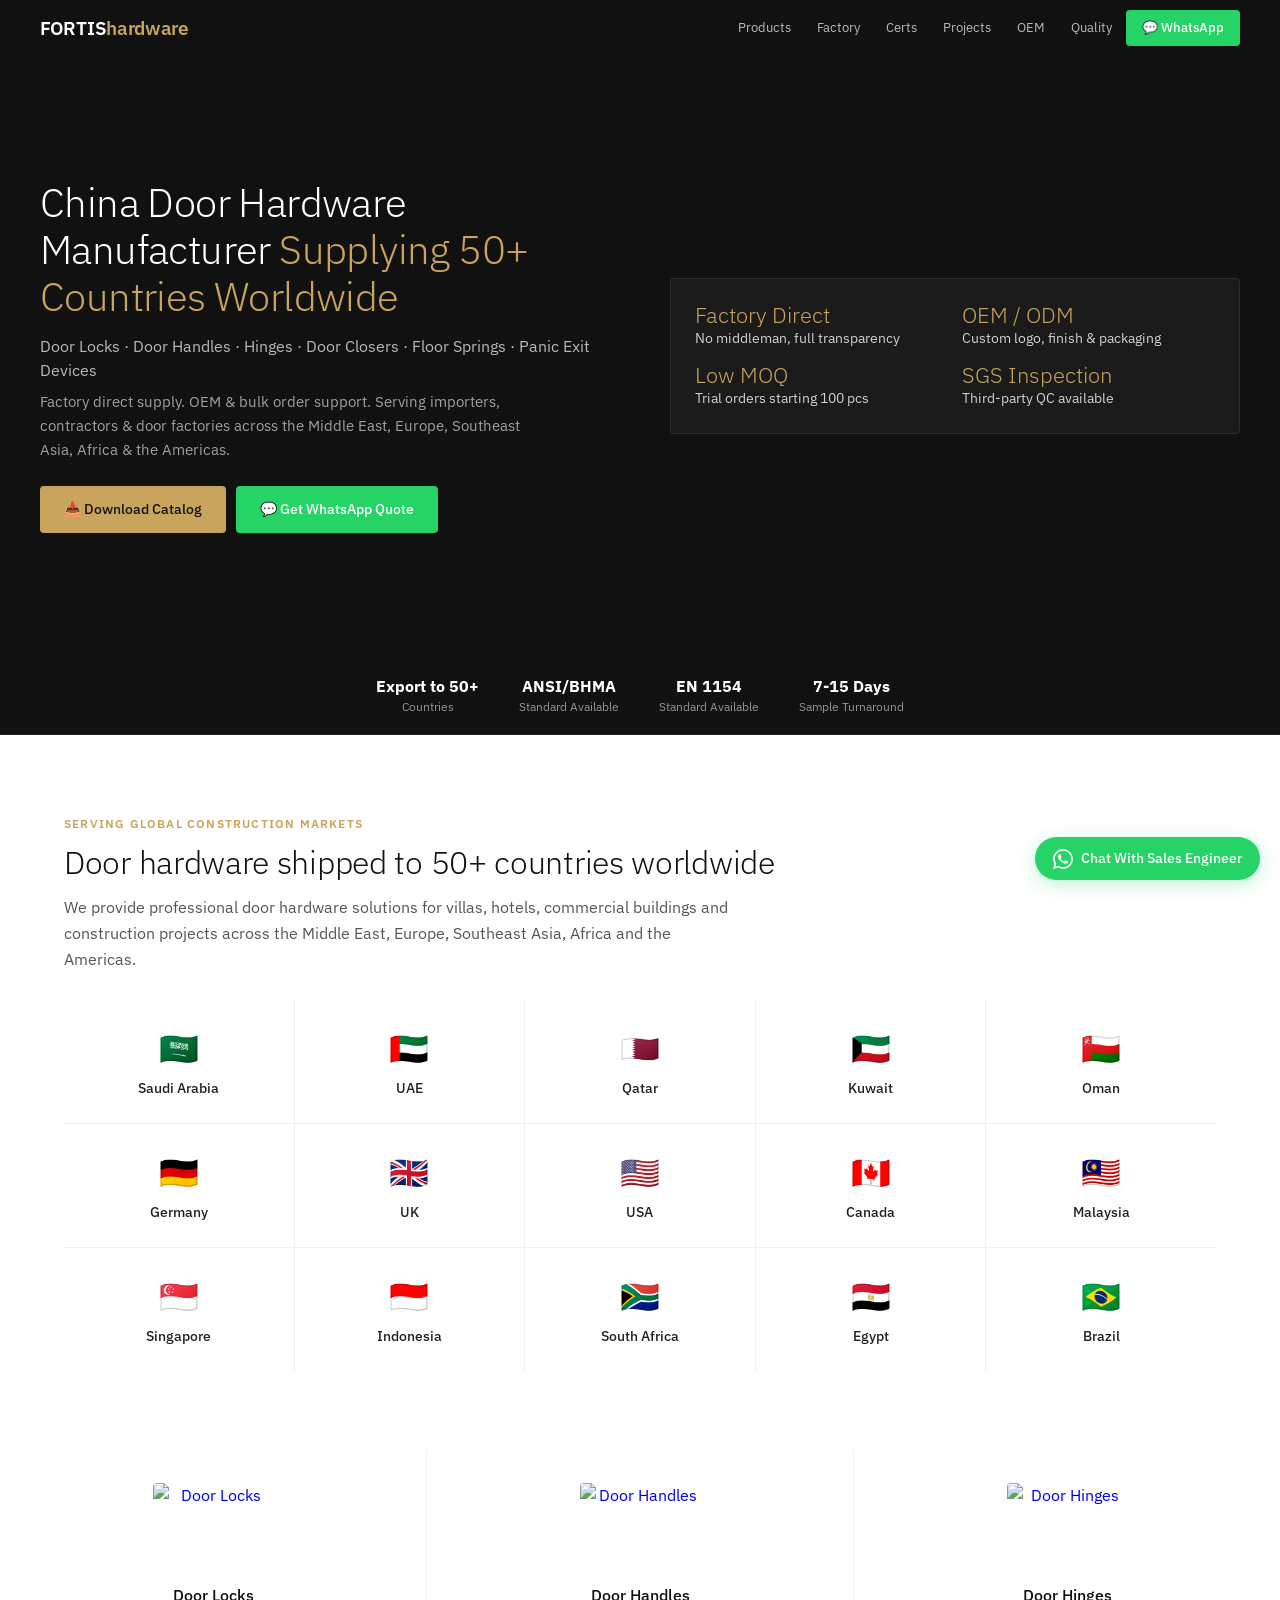
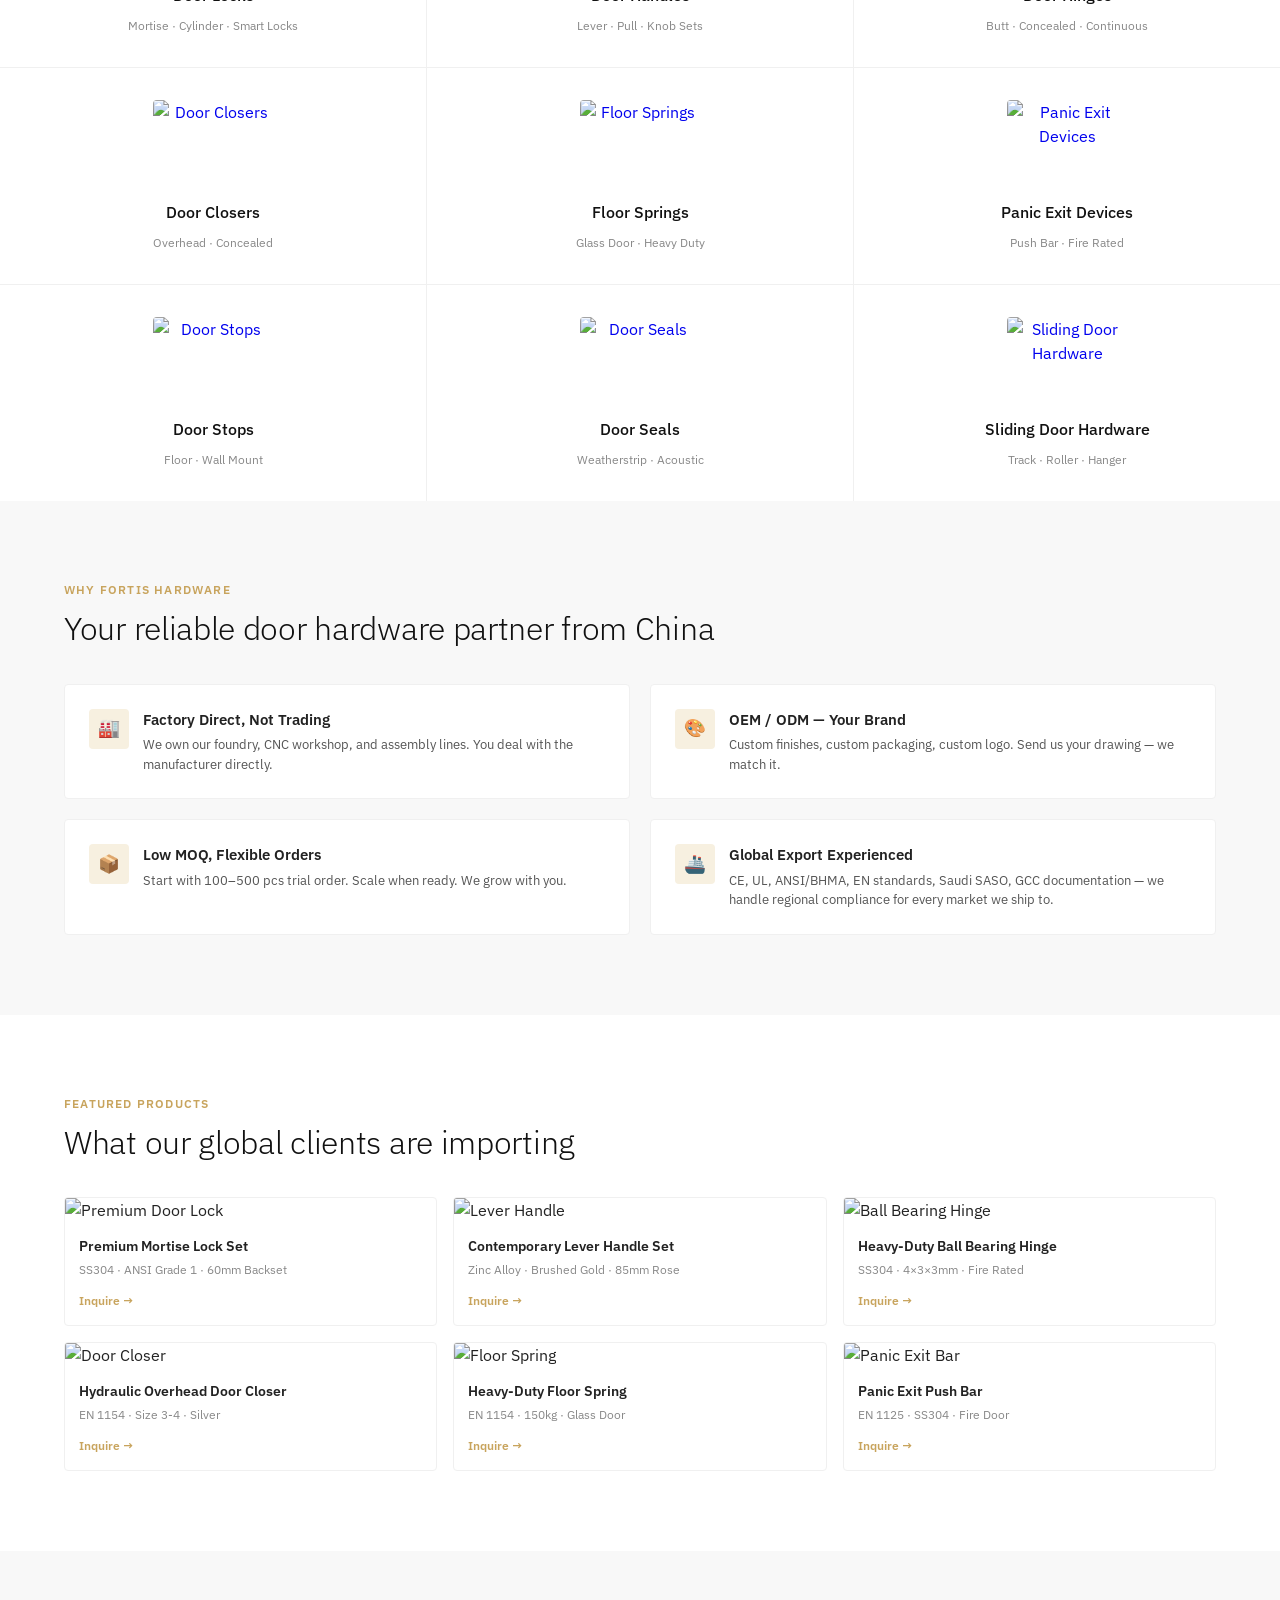
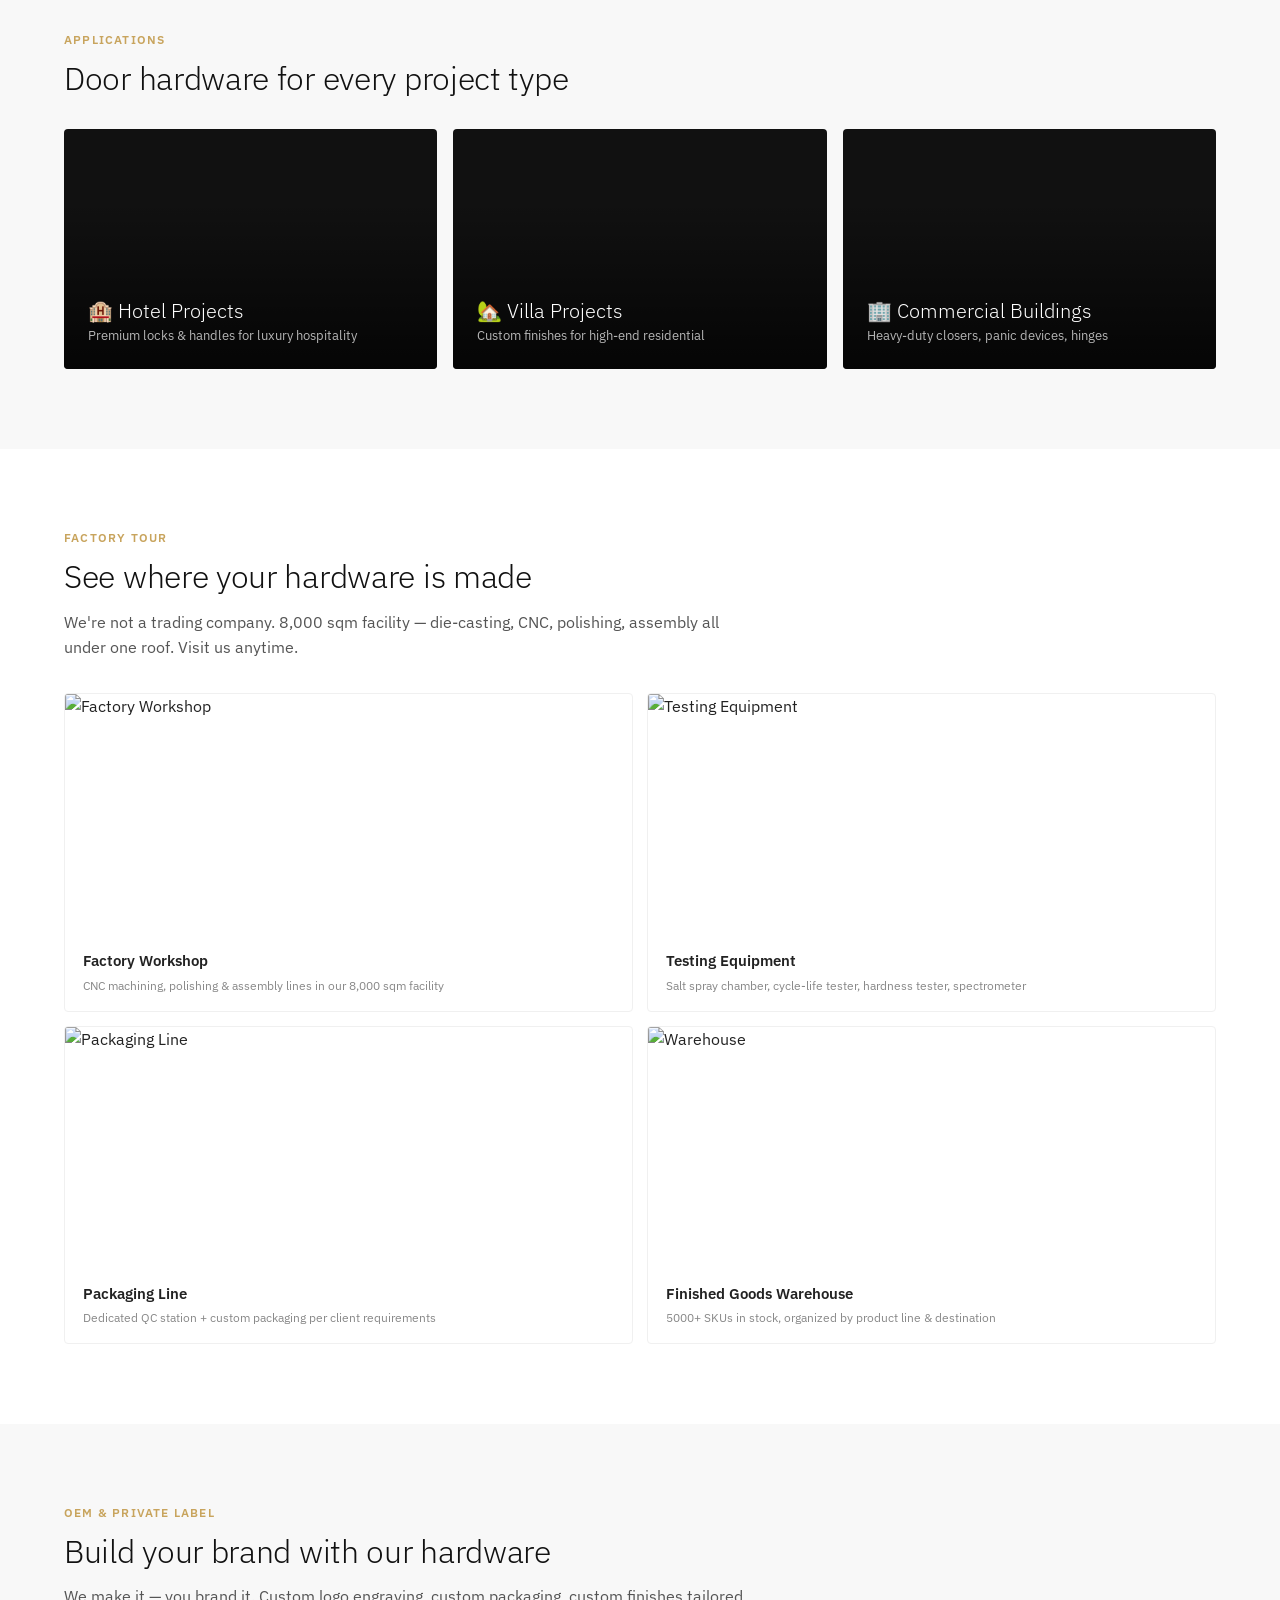
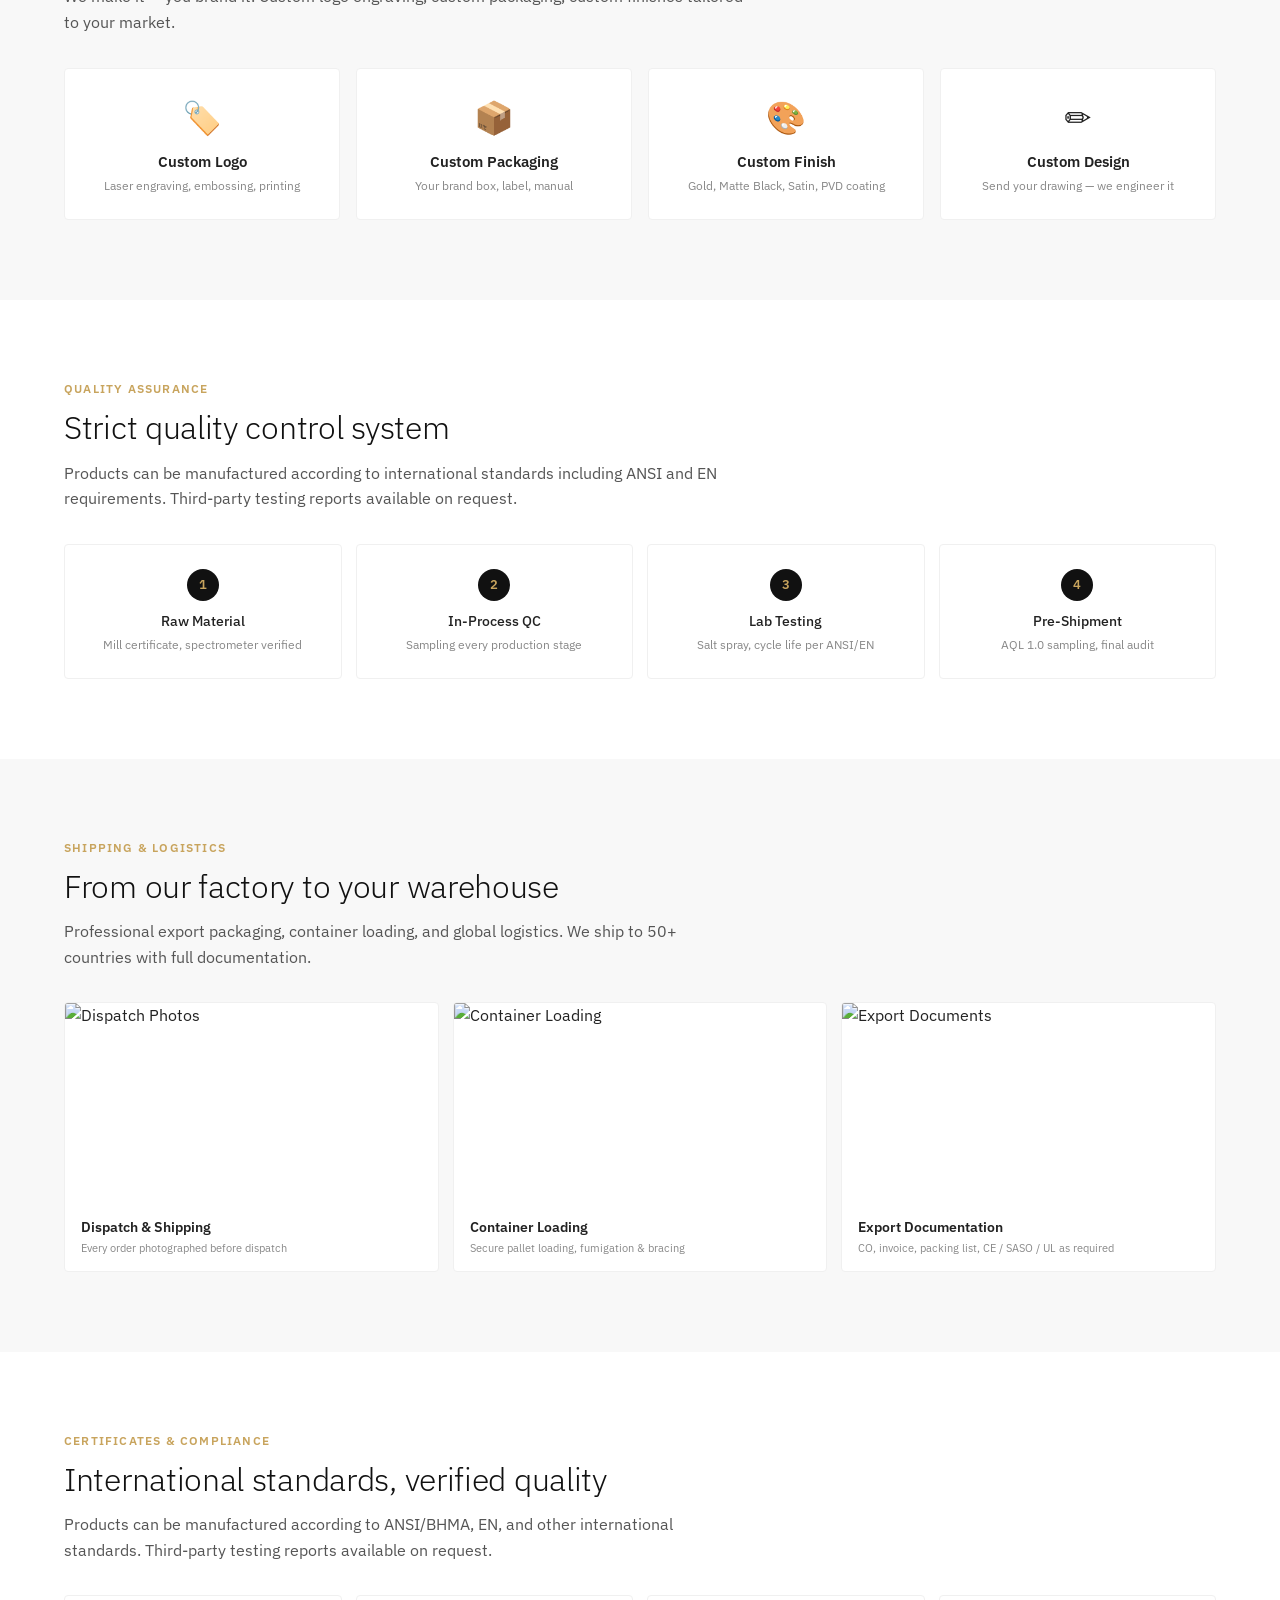
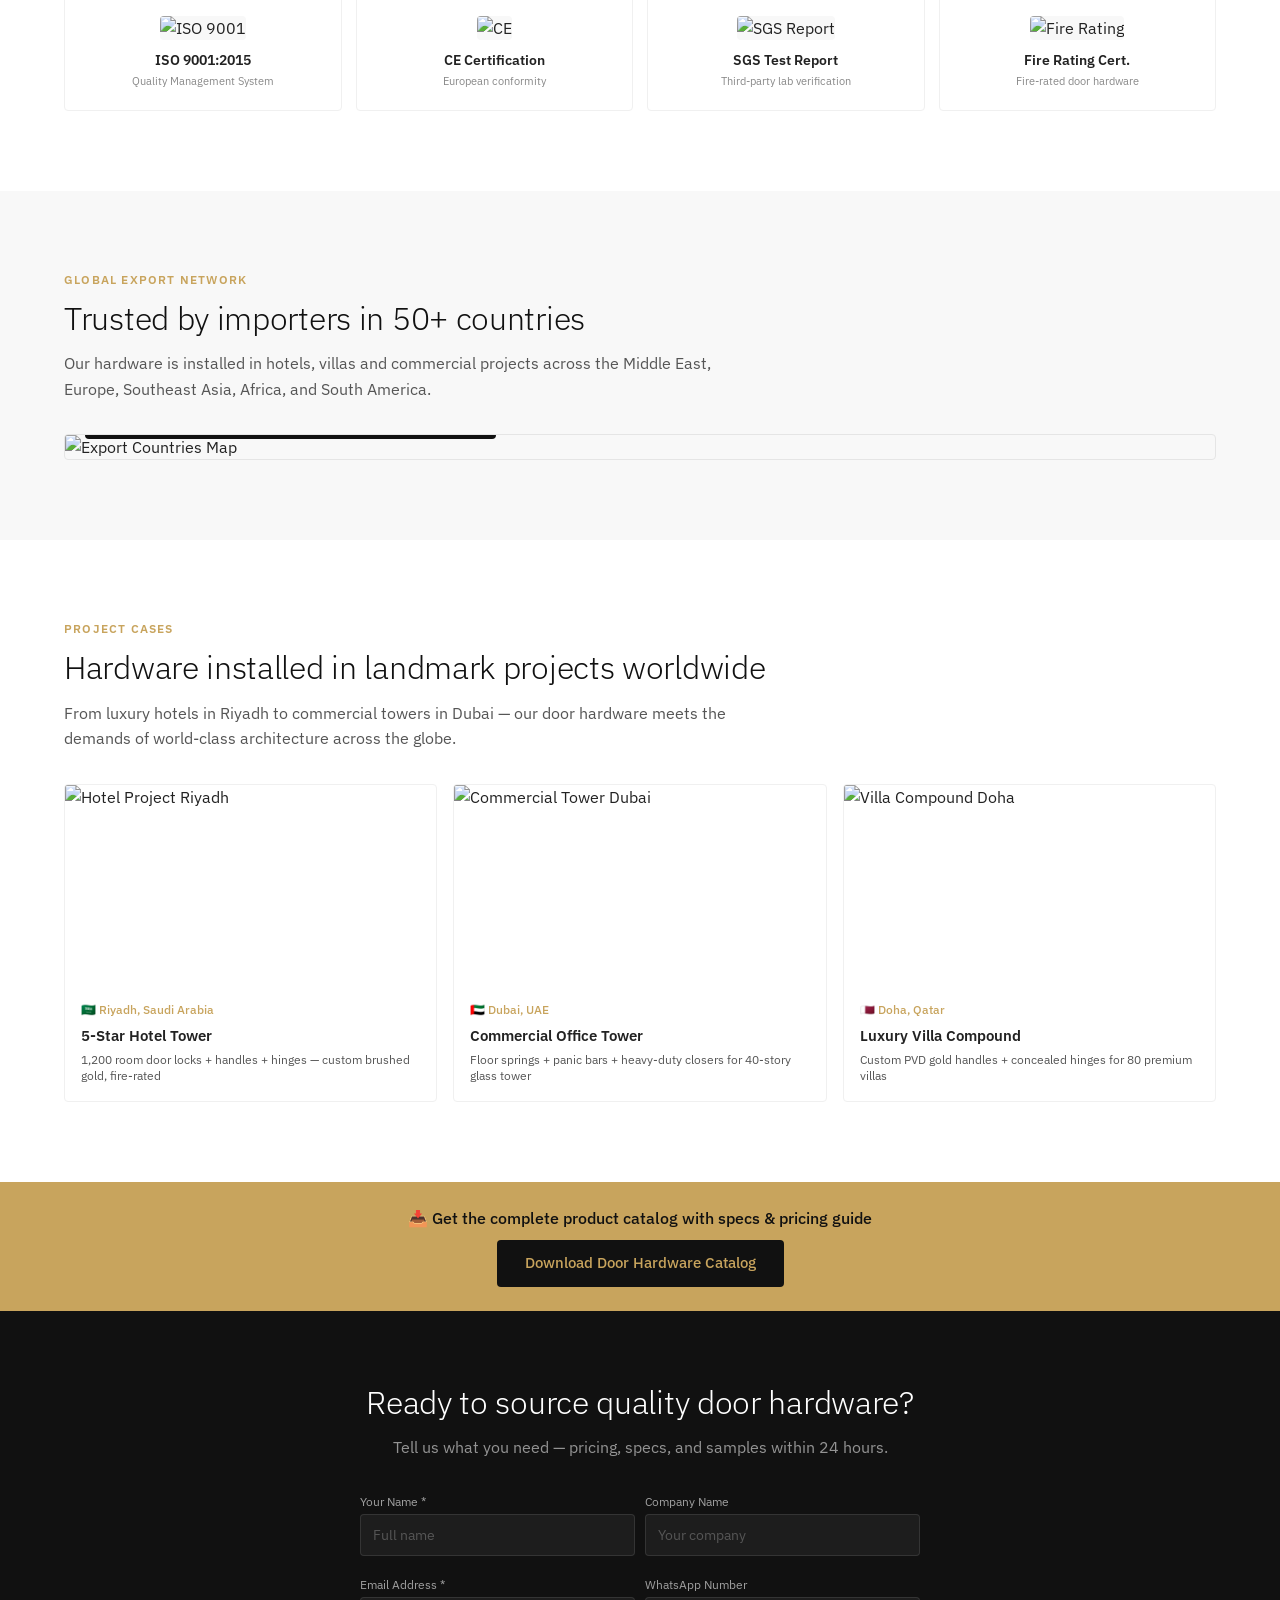
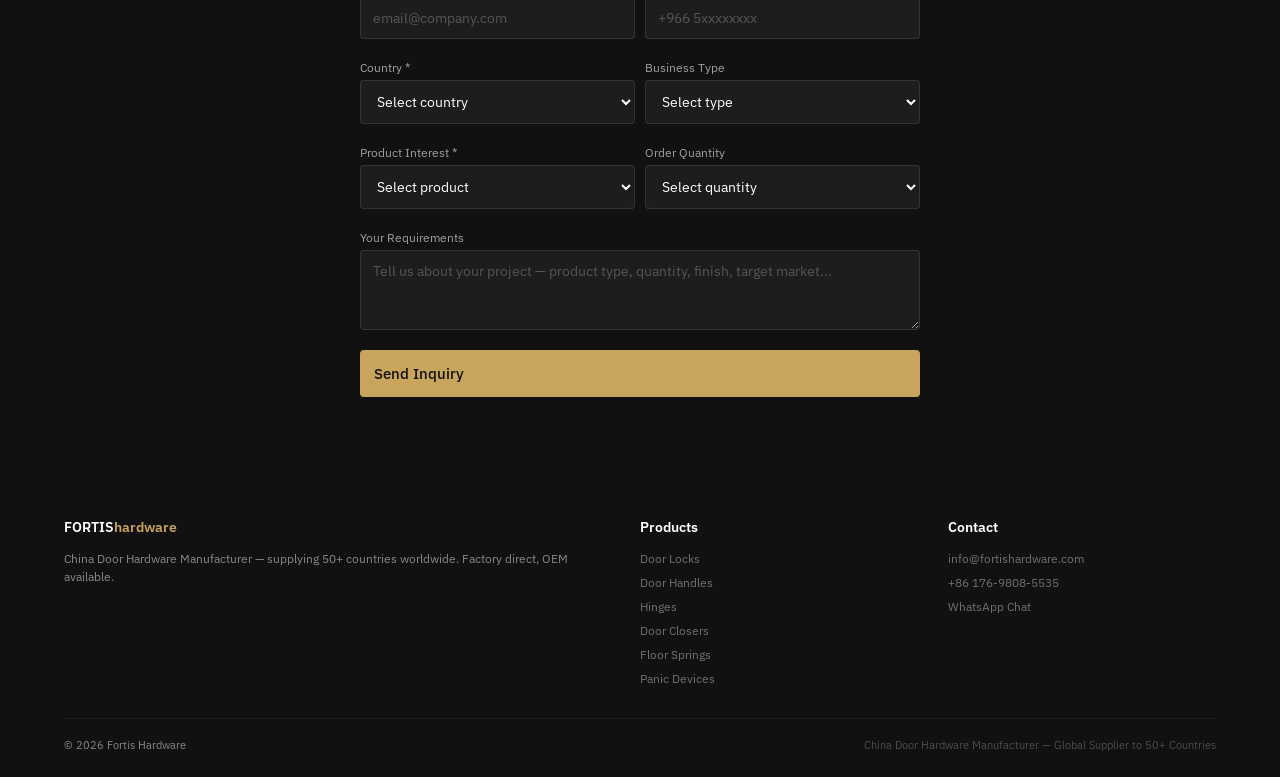
==== commit 9b9e3f0e: "update: global market positioning (50+ countries)" ====
--- a/index.html
+++ b/index.html
@@ -3,8 +3,8 @@
 <head>
   <meta charset="UTF-8">
   <meta name="viewport" content="width=device-width, initial-scale=1.0">
-  <title>China Door Hardware Manufacturer — Locks, Handles, Hinges, Closers | Fortis Hardware Saudi Arabia</title>
-  <meta name="description" content="China door hardware manufacturer supplying Saudi Arabia & Middle East. Door locks, handles, hinges, closers, floor springs, panic devices. Factory direct, OEM available.">
+  <title>China Door Hardware Manufacturer — Locks, Handles, Hinges, Closers | Fortis Hardware Global Supplier</title>
+  <meta name="description" content="China door hardware manufacturer supplying 50+ countries worldwide. Door locks, handles, hinges, closers, floor springs, panic exit devices. Factory direct, OEM available.">
   <link href="https://fonts.googleapis.com/css2?family=IBM+Plex+Sans:wght@300;400;500;600&display=swap" rel="stylesheet">
   <style>
     :root {
@@ -329,9 +329,9 @@
 <section class="hero">
   <div class="container hero-content">
     <div class="hero-text">
-      <h1>China Door Hardware Manufacturer<em> Supplying Saudi Arabia &amp; Middle East</em></h1>
+      <h1>China Door Hardware Manufacturer<em> Supplying 50+ Countries Worldwide</em></h1>
       <p class="hero-sub">Door Locks · Door Handles · Hinges · Door Closers · Floor Springs · Panic Exit Devices</p>
-      <p class="hero-p">Factory direct supply. OEM &amp; bulk order support. Serving importers, contractors &amp; door factories across GCC.</p>
+      <p class="hero-p">Factory direct supply. OEM &amp; bulk order support. Serving importers, contractors &amp; door factories across the Middle East, Europe, Southeast Asia, Africa &amp; the Americas.</p>
       <div class="hero-actions">
         <a href="#" class="btn btn-gold">📥 Download Catalog</a>
         <a href="https://wa.me/8617698085535" class="btn btn-wa">💬 Get WhatsApp Quote</a>
@@ -359,15 +359,25 @@
 <!-- MARKET -->
 <section class="section">
   <div class="container">
-    <div class="section-label">Serving Middle East Construction Market</div>
-    <h2 class="section-title">Door hardware for Saudi Arabia &amp; GCC projects</h2>
-    <p class="section-subtitle">We provide professional door hardware solutions for villas, hotels, commercial buildings and construction projects across the region.</p>
+    <div class="section-label">Serving Global Construction Markets</div>
+    <h2 class="section-title">Door hardware shipped to 50+ countries worldwide</h2>
+    <p class="section-subtitle">We provide professional door hardware solutions for villas, hotels, commercial buildings and construction projects across the Middle East, Europe, Southeast Asia, Africa and the Americas.</p>
     <div class="market-grid">
       <div class="market-item"><span class="flag">🇸🇦</span>Saudi Arabia</div>
       <div class="market-item"><span class="flag">🇦🇪</span>UAE</div>
       <div class="market-item"><span class="flag">🇶🇦</span>Qatar</div>
       <div class="market-item"><span class="flag">🇰🇼</span>Kuwait</div>
       <div class="market-item"><span class="flag">🇴🇲</span>Oman</div>
+      <div class="market-item"><span class="flag">🇩🇪</span>Germany</div>
+      <div class="market-item"><span class="flag">🇬🇧</span>UK</div>
+      <div class="market-item"><span class="flag">🇺🇸</span>USA</div>
+      <div class="market-item"><span class="flag">🇨🇦</span>Canada</div>
+      <div class="market-item"><span class="flag">🇲🇾</span>Malaysia</div>
+      <div class="market-item"><span class="flag">🇸🇬</span>Singapore</div>
+      <div class="market-item"><span class="flag">🇮🇩</span>Indonesia</div>
+      <div class="market-item"><span class="flag">🇿🇦</span>South Africa</div>
+      <div class="market-item"><span class="flag">🇪🇬</span>Egypt</div>
+      <div class="market-item"><span class="flag">🇧🇷</span>Brazil</div>
     </div>
   </div>
 </section>
@@ -443,7 +453,7 @@
       </div>
       <div class="feature-card">
         <div class="feature-icon">🚢</div>
-        <div><h4>GCC Export Experienced</h4><p>SASO documentation, UAE customs, Middle East packaging standards — we handle it all.</p></div>
+        <div><h4>Global Export Experienced</h4><p>CE, UL, ANSI/BHMA, EN standards, Saudi SASO, GCC documentation — we handle regional compliance for every market we ship to.</p></div>
       </div>
     </div>
   </div>
@@ -453,7 +463,7 @@
 <section class="section">
   <div class="container">
     <div class="section-label">Featured Products</div>
-    <h2 class="section-title">What our GCC clients are importing</h2>
+    <h2 class="section-title">What our global clients are importing</h2>
     <div class="products-grid">
       <a href="#" class="product-card">
         <img src="https://v3b.fal.media/files/b/0aa3817a/qGEE2nuH5_GcuvpKxNlOm_MCN3V2xa.png" alt="Premium Door Lock" loading="lazy">
@@ -570,7 +580,7 @@
       </div>
       <div class="ship-card">
         <img src="https://v3b.fal.media/files/b/0aa38959/e9UlaLyhQZ-fPgUWfsgxm_Ter9DYMF.png" alt="Export Documents" loading="lazy">
-        <div class="fc-info"><h4>Export Documentation</h4><p>CO, invoice, packing list, SASO if required</p></div>
+        <div class="fc-info"><h4>Export Documentation</h4><p>CO, invoice, packing list, CE / SASO / UL as required</p></div>
       </div>
     </div>
   </div>
@@ -612,7 +622,7 @@
   <div class="container">
     <div class="section-label">Global Export Network</div>
     <h2 class="section-title">Trusted by importers in 50+ countries</h2>
-    <p class="section-subtitle">Our hardware is installed in hotels, villas and commercial projects across the Middle East, Southeast Asia, Africa, and South America.</p>
+    <p class="section-subtitle">Our hardware is installed in hotels, villas and commercial projects across the Middle East, Europe, Southeast Asia, Africa, and South America.</p>
     <div class="map-wrapper">
       <img src="https://v3b.fal.media/files/b/0aa3895e/8d1h2pKvqTAP9VMnWbtbR_KC0AI0HS.png" alt="Export Countries Map" loading="lazy">
       <div class="map-overlay">
@@ -626,8 +636,8 @@
 <section class="section" id="projects">
   <div class="container">
     <div class="section-label">Project Cases</div>
-    <h2 class="section-title">Hardware installed in landmark projects</h2>
-    <p class="section-subtitle">From luxury hotels in Riyadh to commercial towers in Dubai — our door hardware meets the demands of world-class architecture.</p>
+    <h2 class="section-title">Hardware installed in landmark projects worldwide</h2>
+    <p class="section-subtitle">From luxury hotels in Riyadh to commercial towers in Dubai — our door hardware meets the demands of world-class architecture across the globe.</p>
     <div class="projects-grid">
       <div class="project-card">
         <img src="https://v3b.fal.media/files/b/0aa3895a/zxqL5cuOvk2R-6C6a9aXB_VLtIglrQ.png" alt="Hotel Project Riyadh" loading="lazy">
@@ -679,7 +689,7 @@
       <div class="form-field"><label>WhatsApp Number</label><input type="tel" placeholder="+966 5xxxxxxxx"></div>
     </div>
     <div class="form-row">
-      <div class="form-field"><label>Country *</label><select required><option value="">Select country</option><option>Saudi Arabia</option><option>UAE</option><option>Qatar</option><option>Kuwait</option><option>Oman</option><option>Bahrain</option><option>Other</option></select></div>
+      <div class="form-field"><label>Country *</label><select required><option value="">Select country</option><option>Saudi Arabia</option><option>UAE</option><option>Qatar</option><option>Kuwait</option><option>Oman</option><option>Germany</option><option>UK</option><option>United States</option><option>Canada</option><option>Malaysia</option><option>Singapore</option><option>Indonesia</option><option>South Africa</option><option>Egypt</option><option>Brazil</option><option>Other</option></select></div>
       <div class="form-field"><label>Business Type</label><select><option value="">Select type</option><option>Importer / Distributor</option><option>Contractor</option><option>Door Factory</option><option>Real Estate Developer</option><option>Other</option></select></div>
     </div>
     <div class="form-row">
@@ -697,7 +707,7 @@
     <div class="footer-grid">
       <div class="footer-col">
         <h4>FORTIS<span style="color:var(--gold)">hardware</span></h4>
-        <p style="font-size:0.75rem;margin-bottom:6px">China Door Hardware Manufacturer — supplying Saudi Arabia &amp; GCC. Factory direct, OEM available.</p>
+        <p style="font-size:0.75rem;margin-bottom:6px">China Door Hardware Manufacturer — supplying 50+ countries worldwide. Factory direct, OEM available.</p>
       </div>
       <div class="footer-col">
         <h4>Products</h4>
@@ -712,7 +722,7 @@
     </div>
     <div class="footer-bottom">
       <span>© 2026 Fortis Hardware</span>
-      <span style="color:rgba(255,255,255,0.25)">China Door Hardware Manufacturer — Saudi Arabia & GCC Supplier</span>
+      <span style="color:rgba(255,255,255,0.25)">China Door Hardware Manufacturer — Global Supplier to 50+ Countries</span>
     </div>
   </div>
 </footer>
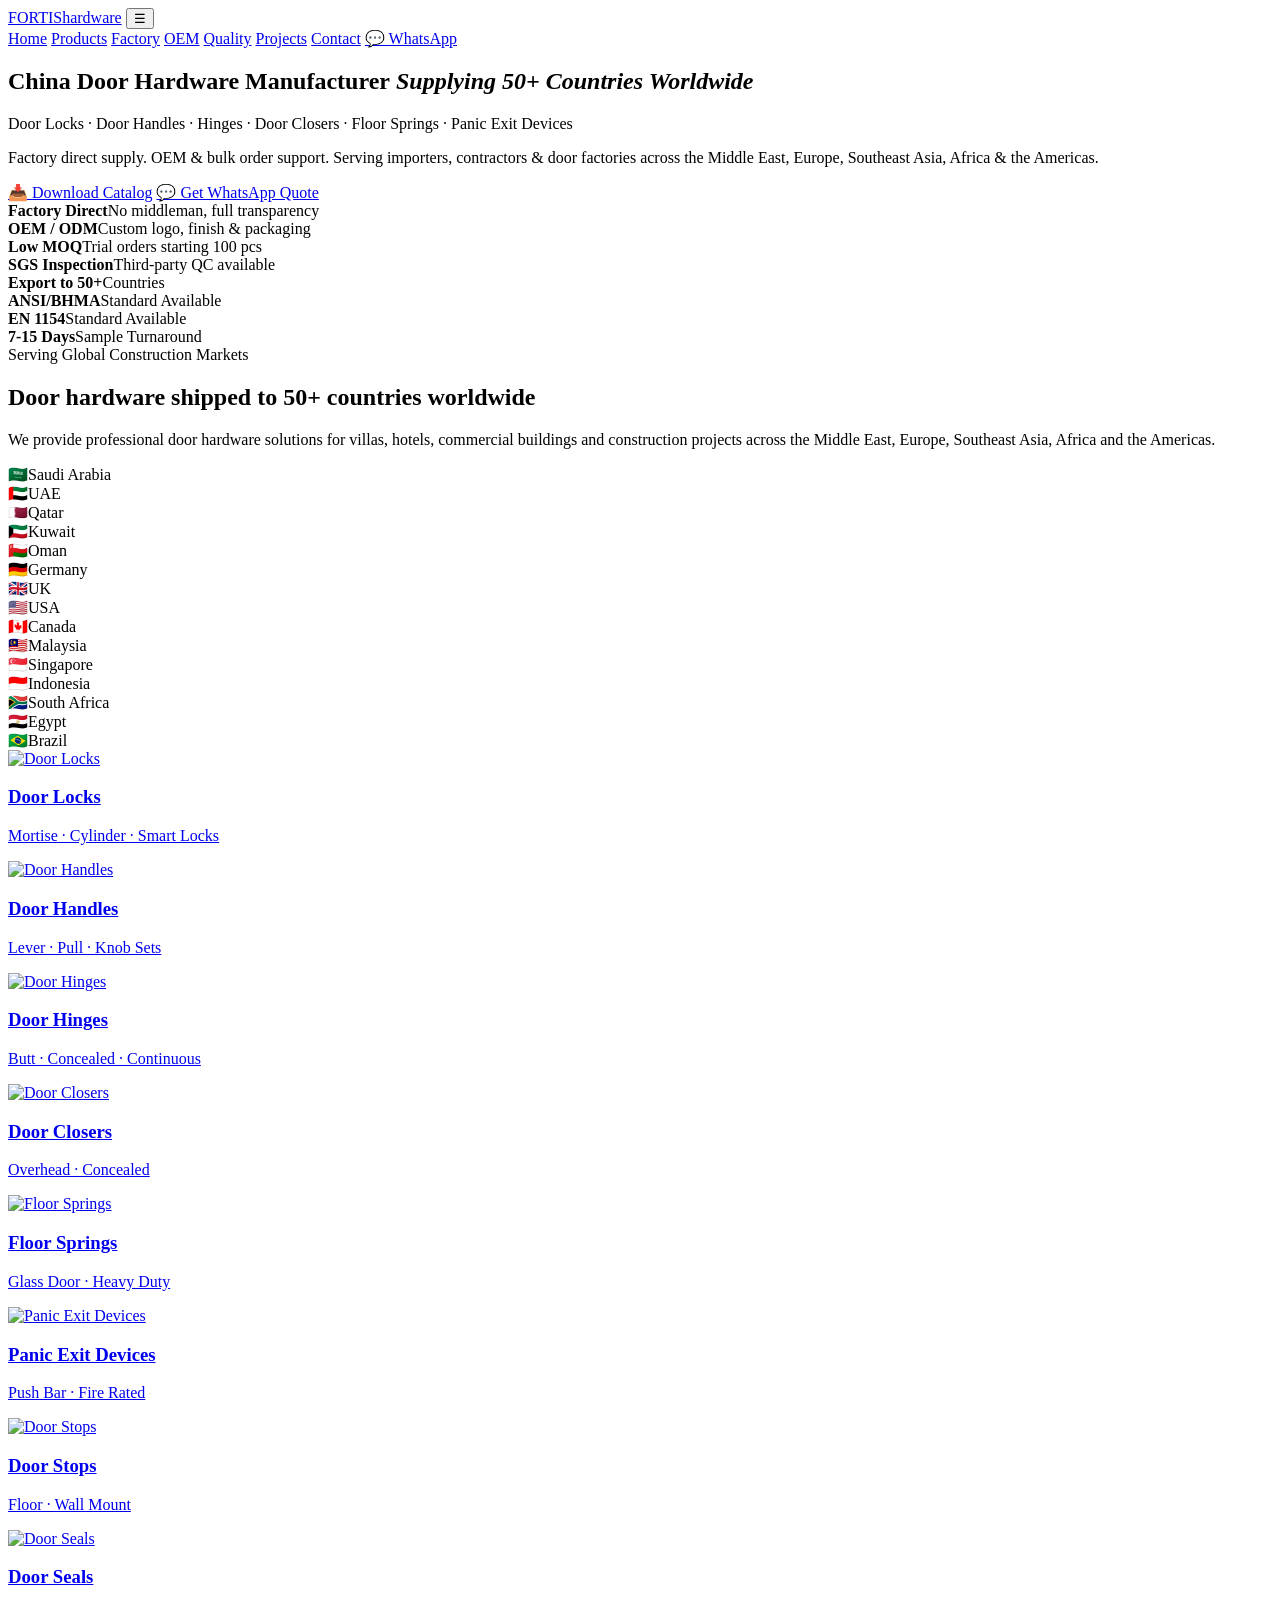
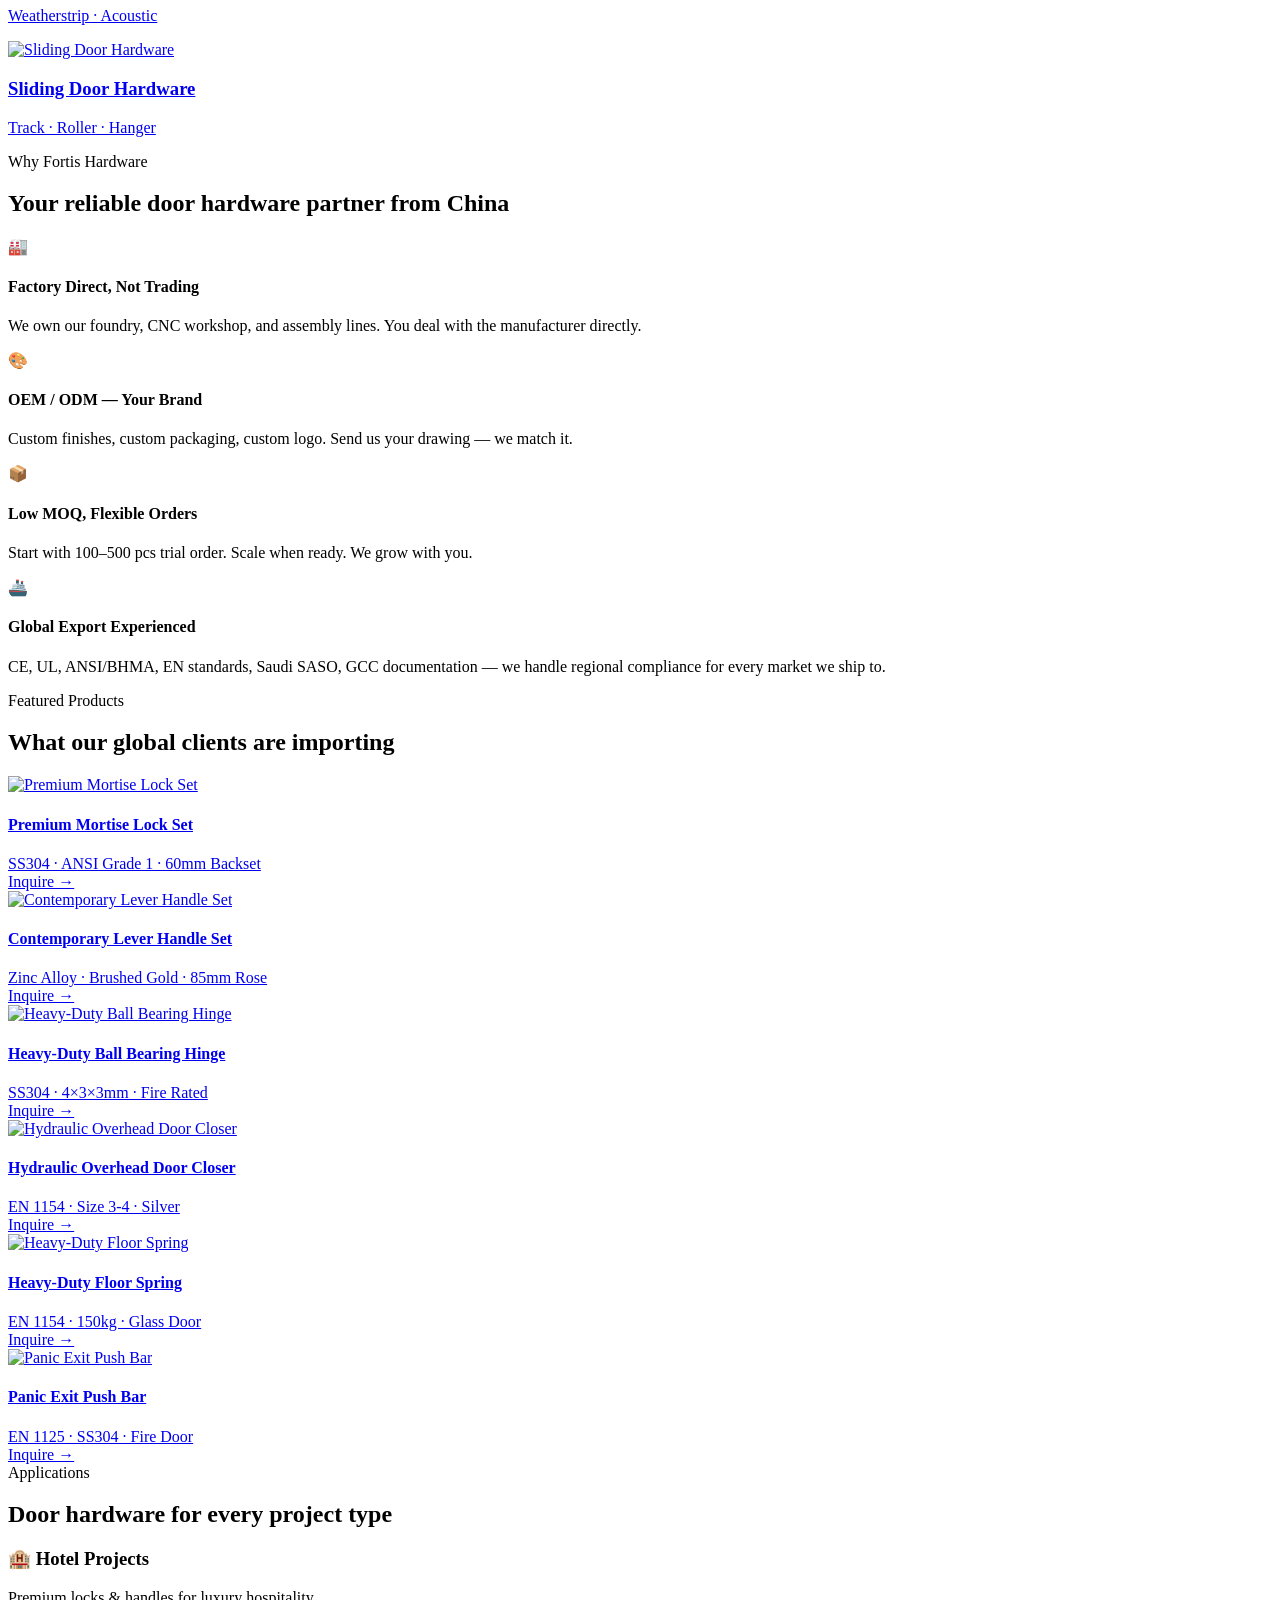
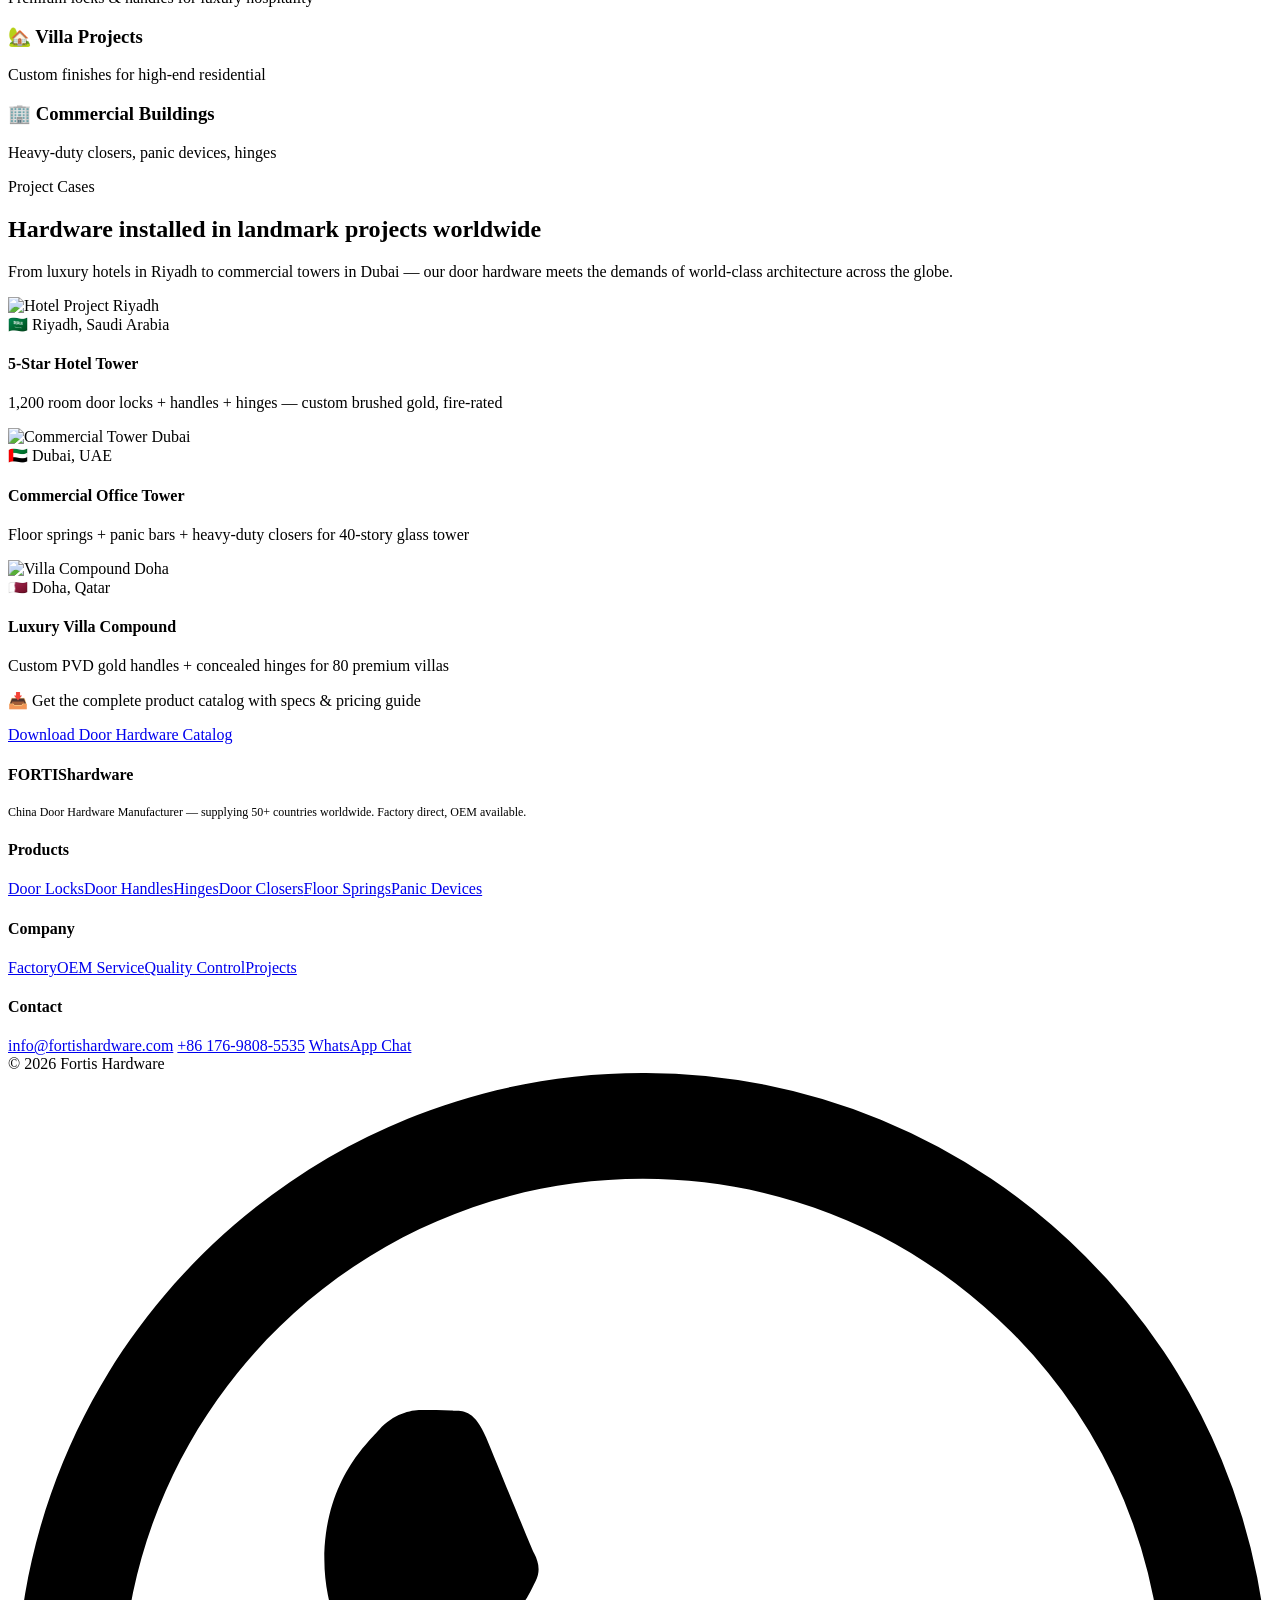
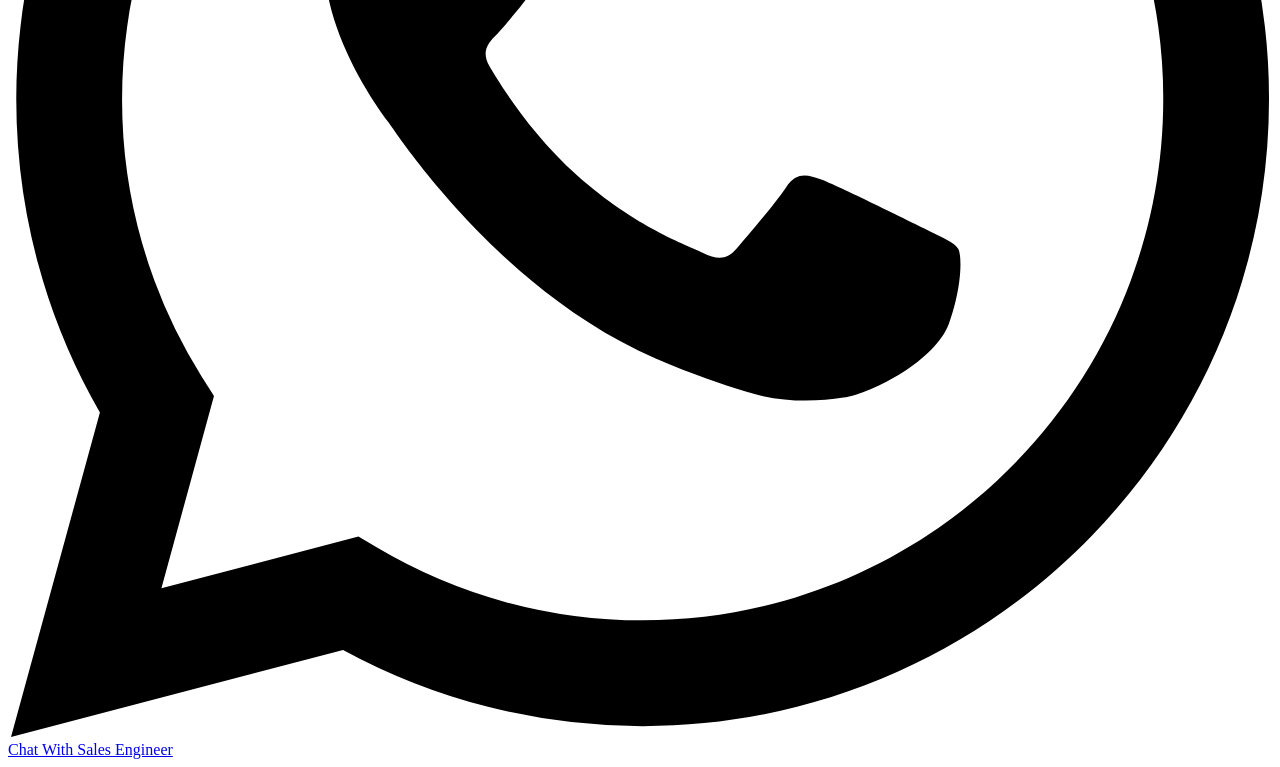
==== commit fd865f66: "多页面结构: 更新 index.html" ====
--- a/index.html
+++ b/index.html
@@ -4,322 +4,24 @@
   <meta charset="UTF-8">
   <meta name="viewport" content="width=device-width, initial-scale=1.0">
   <title>China Door Hardware Manufacturer — Locks, Handles, Hinges, Closers | Fortis Hardware Global Supplier</title>
-  <meta name="description" content="China door hardware manufacturer supplying 50+ countries worldwide. Door locks, handles, hinges, closers, floor springs, panic exit devices. Factory direct, OEM available.">
-  <link href="https://fonts.googleapis.com/css2?family=IBM+Plex+Sans:wght@300;400;500;600&display=swap" rel="stylesheet">
-  <style>
-    :root {
-      --black: #111111;
-      --black-light: #1a1a1a;
-      --white: #ffffff;
-      --gold: #C8A45D;
-      --gold-light: #f7f0e0;
-      --text: #222222;
-      --text-secondary: #555555;
-      --text-muted: #888888;
-      --border: #e5e5e5;
-      --border-light: #f0f0f0;
-      --surface: #f8f8f8;
-      --green: #25D366;
-      --shadow: rgba(0,0,0,0.06) 0px 2px 12px;
-      --shadow-md: rgba(0,0,0,0.10) 0px 8px 28px;
-      --radius: 4px;
-      --max-width: 1200px;
-      --nav-h: 56px;
-    }
-    *, *::before, *::after { box-sizing: border-box; margin: 0; padding: 0; }
-    html { scroll-behavior: smooth; font-size: 16px; }
-    body {
-      font-family: 'IBM Plex Sans', system-ui, sans-serif;
-      color: var(--text); background: var(--white);
-      line-height: 1.5; -webkit-font-smoothing: antialiased;
-    }
-
-    /* NAV */
-    .nav { position: fixed; top: 0; left: 0; right: 0; z-index: 100; background: var(--black); height: var(--nav-h); display: flex; align-items: center; padding: 0 20px; }
-    .nav-inner { max-width: var(--max-width); width: 100%; margin: 0 auto; display: flex; align-items: center; justify-content: space-between; }
-    .nav-logo { color: var(--white); font-size: 1.2rem; font-weight: 600; letter-spacing: -0.3px; text-decoration: none; }
-    .nav-logo span { color: var(--gold); }
-    .nav-links { display: flex; align-items: center; gap: 2px; }
-    .nav-links a { color: #bbb; text-decoration: none; font-size: 0.813rem; padding: 8px 12px; border-radius: var(--radius); transition: all 0.15s; }
-    .nav-links a:hover { color: var(--white); background: rgba(255,255,255,0.06); }
-    .nav-wa { background: var(--green); color: var(--white) !important; padding: 8px 16px !important; font-weight: 500 !important; }
-    .nav-wa:hover { background: #1da851 !important; }
-    .nav-toggle { display: none; background: none; border: none; color: var(--white); font-size: 1.5rem; cursor: pointer; }
-
-    /* LAYOUT */
-    .container { max-width: var(--max-width); margin: 0 auto; padding: 0 24px; }
-    .section { padding: 80px 0; }
-    .section-sm { padding: 48px 0; }
-    .bg-surface { background: var(--surface); }
-    .section-label { font-size: 0.75rem; font-weight: 600; letter-spacing: 0.1em; text-transform: uppercase; color: var(--gold); margin-bottom: 10px; }
-    .section-title { font-size: 2rem; font-weight: 300; line-height: 1.2; color: var(--black); margin-bottom: 14px; letter-spacing: -0.3px; }
-    .section-subtitle { font-size: 1rem; color: var(--text-secondary); line-height: 1.6; max-width: 680px; }
-    .text-center { text-align: center; }
-    .mx-auto { margin-left: auto; margin-right: auto; }
-
-    /* HERO */
-    .hero {
-      margin-top: var(--nav-h); min-height: 600px; position: relative; overflow: hidden;
-      display: flex; align-items: center;
-      background: var(--black);
-    }
-    .hero::after {
-      content: ''; position: absolute; inset: 0;
-      background: url('https://v3b.fal.media/files/b/0aa20f35/kXnbaKqAte8CLxu1V5giB_WbyE58Z5.png') center/cover;
-      opacity: 0.4;
-    }
-    .hero-content { position: relative; z-index: 1; display: grid; grid-template-columns: 1fr 1fr; gap: 60px; align-items: center; padding: 80px 0; }
-    .hero-text h1 { font-size: 2.5rem; font-weight: 300; line-height: 1.18; color: var(--white); letter-spacing: -0.6px; margin-bottom: 14px; }
-    .hero-text h1 em { font-style: normal; color: var(--gold); }
-    .hero-sub { font-size: 1rem; color: rgba(255,255,255,0.7); margin-bottom: 8px; }
-    .hero-tags { display: flex; flex-wrap: wrap; gap: 8px; margin-bottom: 18px; }
-    .hero-tag { font-size: 0.75rem; padding: 5px 12px; border: 1px solid rgba(255,255,255,0.18); border-radius: 2px; color: rgba(255,255,255,0.8); }
-    .hero-p { font-size: 0.938rem; color: rgba(255,255,255,0.6); line-height: 1.6; margin-bottom: 24px; max-width: 480px; }
-    .hero-actions { display: flex; gap: 10px; flex-wrap: wrap; }
-    .btn { display: inline-flex; align-items: center; gap: 6px; font-family: inherit; font-size: 0.875rem; font-weight: 500; padding: 13px 24px; border: none; cursor: pointer; text-decoration: none; transition: all 0.15s; border-radius: var(--radius); }
-    .btn-gold { background: var(--gold); color: var(--black); }
-    .btn-gold:hover { background: #b8943f; }
-    .btn-dark { background: var(--black); color: var(--white); border: 1px solid rgba(255,255,255,0.2); }
-    .btn-dark:hover { border-color: var(--white); background: rgba(255,255,255,0.05); }
-    .btn-wa { background: var(--green); color: var(--white); }
-    .btn-wa:hover { background: #1da851; }
-    .btn-white { background: var(--white); color: var(--black); }
-    .btn-white:hover { background: #e8e8e8; }
-
-    .hero-highlights {
-      display: grid; grid-template-columns: repeat(2, 1fr); gap: 14px;
-      background: rgba(255,255,255,0.04); border: 1px solid rgba(255,255,255,0.08);
-      border-radius: var(--radius); padding: 24px;
-    }
-    .hero-hl strong { display: block; color: var(--gold); font-size: 1.4rem; font-weight: 300; line-height: 1.1; }
-    .hero-hl { color: rgba(255,255,255,0.8); font-size: 0.875rem; }
-
-    /* TRUST BAR */
-    .trust-bar { background: var(--black); padding: 18px 0; border-bottom: 1px solid rgba(255,255,255,0.06); }
-    .trust-bar-grid { display: flex; justify-content: center; gap: 40px; flex-wrap: wrap; text-align: center; }
-    .trust-bar-item { font-size: 0.75rem; color: rgba(255,255,255,0.55); }
-    .trust-bar-item strong { display: block; font-size: 1rem; color: var(--white); }
-
-    /* MARKET */
-    .market-grid { display: grid; grid-template-columns: repeat(5, 1fr); gap: 1px; background: var(--border-light); margin-top: 28px; }
-    .market-item { text-align: center; padding: 24px 8px; background: var(--white); font-size: 0.875rem; font-weight: 500; color: var(--text); }
-    .market-item .flag { font-size: 2rem; display: block; margin-bottom: 6px; }
-
-    /* CATEGORIES */
-    .cat-section { padding: 0; }
-    .categories-grid { display: grid; grid-template-columns: repeat(3, 1fr); gap: 1px; background: var(--border-light); }
-    .cat-card {
-      background: var(--white); padding: 32px 20px; text-align: center; text-decoration: none;
-      transition: all 0.2s; display: flex; flex-direction: column; align-items: center; gap: 10px;
-    }
-    .cat-card:hover { background: #fafafa; }
-    .cat-card img { width: 120px; height: 90px; object-fit: cover; border-radius: var(--radius); }
-    .cat-card h3 { font-size: 1rem; font-weight: 500; color: var(--black); }
-    .cat-card p { font-size: 0.75rem; color: var(--text-muted); }
-
-    /* FEATURES */
-    .features-grid { display: grid; grid-template-columns: repeat(2, 1fr); gap: 20px; margin-top: 36px; }
-    .feature-card { padding: 24px; background: var(--white); border: 1px solid var(--border-light); border-radius: var(--radius); display: flex; gap: 14px; align-items: flex-start; }
-    .feature-icon { width: 40px; height: 40px; border-radius: var(--radius); background: var(--gold-light); display: flex; align-items: center; justify-content: center; font-size: 1.1rem; flex-shrink: 0; }
-    .feature-card h4 { font-size: 0.938rem; font-weight: 600; margin-bottom: 4px; }
-    .feature-card p { font-size: 0.813rem; color: var(--text-secondary); line-height: 1.5; }
-
-    /* PRODUCTS */
-    .products-grid { display: grid; grid-template-columns: repeat(3, 1fr); gap: 16px; margin-top: 36px; }
-    .product-card {
-      background: var(--white); border: 1px solid var(--border-light); border-radius: var(--radius);
-      overflow: hidden; transition: all 0.2s; display: block; text-decoration: none; color: inherit;
-      position: relative;
-    }
-    .product-card:hover { border-color: var(--gold); box-shadow: var(--shadow-md); transform: translateY(-2px); }
-    .product-card img { width: 100%; height: 200px; object-fit: cover; }
-    .product-info { padding: 14px; }
-    .product-info h4 { font-size: 0.875rem; font-weight: 600; margin-bottom: 4px; }
-    .product-info .spec { font-size: 0.75rem; color: var(--text-muted); margin-bottom: 8px; }
-    .product-link { font-size: 0.75rem; font-weight: 600; color: var(--gold); }
-
-    /* FACTORY — upgraded to large images */
-    .factory-grid { display: grid; grid-template-columns: repeat(2, 1fr); gap: 14px; margin-top: 32px; }
-    .factory-card {
-      background: var(--white); border: 1px solid var(--border-light);
-      border-radius: var(--radius); overflow: hidden;
-    }
-    .factory-card img { width: 100%; height: 240px; object-fit: cover; display: block; }
-    .factory-card .fc-info { padding: 16px 18px; }
-    .factory-card h4 { font-size: 0.938rem; font-weight: 600; margin-bottom: 4px; }
-    .factory-card p { font-size: 0.75rem; color: var(--text-muted); }
-
-    /* CERTIFICATES */
-    .certs-grid { display: grid; grid-template-columns: repeat(4, 1fr); gap: 14px; margin-top: 32px; }
-    .cert-card {
-      background: var(--white); border: 1px solid var(--border-light);
-      border-radius: var(--radius); padding: 20px; text-align: center;
-    }
-    .cert-card img { width: 100%; height: 200px; object-fit: contain; border-radius: var(--radius); margin-bottom: 10px; background: var(--surface); }
-    .cert-card h4 { font-size: 0.875rem; font-weight: 600; margin-bottom: 2px; }
-    .cert-card p { font-size: 0.688rem; color: var(--text-muted); }
-
-    /* MAP */
-    .map-section { background: var(--surface); }
-    .map-wrapper { margin-top: 32px; position: relative; border-radius: var(--radius); overflow: hidden; border: 1px solid var(--border); }
-    .map-wrapper img { width: 100%; display: block; }
-    .map-overlay { position: absolute; bottom: 20px; left: 20px; background: var(--black); color: var(--white); padding: 14px 20px; border-radius: var(--radius); }
-    .map-overlay strong { color: var(--gold); font-size: 1.35rem; font-weight: 300; }
-
-    /* PROJECT CASES */
-    .projects-grid { display: grid; grid-template-columns: repeat(3, 1fr); gap: 16px; margin-top: 32px; }
-    .project-card {
-      background: var(--white); border: 1px solid var(--border-light);
-      border-radius: var(--radius); overflow: hidden;
-    }
-    .project-card img { width: 100%; height: 200px; object-fit: cover; display: block; }
-    .project-info { padding: 16px; }
-    .project-info h4 { font-size: 0.938rem; font-weight: 600; margin-bottom: 4px; }
-    .project-info .loc { font-size: 0.75rem; color: var(--gold); font-weight: 500; margin-bottom: 6px; }
-    .project-info p { font-size: 0.75rem; color: var(--text-secondary); line-height: 1.4; }
-
-    /* SHIPPING */
-    .ship-grid { display: grid; grid-template-columns: repeat(3, 1fr); gap: 14px; margin-top: 32px; }
-    .ship-card {
-      background: var(--white); border: 1px solid var(--border-light);
-      border-radius: var(--radius); overflow: hidden;
-    }
-    .ship-card img { width: 100%; height: 200px; object-fit: cover; display: block; }
-    .ship-card .fc-info { padding: 14px 16px; }
-    .ship-card h4 { font-size: 0.875rem; font-weight: 600; margin-bottom: 2px; }
-    .ship-card p { font-size: 0.688rem; color: var(--text-muted); }
-
-    /* OEM */
-    .oem-grid { display: grid; grid-template-columns: repeat(4, 1fr); gap: 16px; margin-top: 32px; }
-    .oem-card { text-align: center; padding: 24px 16px; background: var(--white); border: 1px solid var(--border-light); border-radius: var(--radius); }
-    .oem-icon { font-size: 2rem; margin-bottom: 10px; }
-    .oem-card h4 { font-size: 0.938rem; font-weight: 600; margin-bottom: 4px; }
-    .oem-card p { font-size: 0.75rem; color: var(--text-muted); }
-
-    /* QUALITY */
-    .qc-grid { display: grid; grid-template-columns: repeat(4, 1fr); gap: 14px; margin-top: 32px; }
-    .qc-card { text-align: center; padding: 24px 14px; background: var(--white); border: 1px solid var(--border-light); border-radius: var(--radius); }
-    .qc-num { width: 32px; height: 32px; border-radius: 50%; background: var(--black); color: var(--gold); display: flex; align-items: center; justify-content: center; font-size: 0.813rem; font-weight: 600; margin: 0 auto 10px; }
-    .qc-card h4 { font-size: 0.875rem; font-weight: 500; margin-bottom: 4px; }
-    .qc-card p { font-size: 0.75rem; color: var(--text-muted); }
-
-    /* APPLICATIONS */
-    .app-grid { display: grid; grid-template-columns: repeat(3, 1fr); gap: 16px; margin-top: 32px; }
-    .app-card {
-      position: relative; height: 240px; border-radius: var(--radius); overflow: hidden;
-      display: flex; align-items: flex-end; padding: 24px;
-    }
-    .app-card::before {
-      content: ''; position: absolute; inset: 0;
-      background: linear-gradient(transparent 30%, rgba(0,0,0,0.7));
-    }
-    .app-card-content { position: relative; z-index: 1; color: var(--white); }
-    .app-card-content h3 { font-size: 1.25rem; font-weight: 300; }
-    .app-card-content p { font-size: 0.813rem; opacity: 0.7; }
-    .app-hotel { background: var(--black) url('https://v3b.fal.media/files/b/0aa38955/Q4Qw3-5TpbvXYUVY-qUnO_pcZFvXHN.png') center/cover; }
-    .app-villa { background: var(--black) url('https://v3b.fal.media/files/b/0aa38955/9XN9CqbZt52jTv9LM8osu_3UPrXq78.png') center/cover; }
-    .app-commercial { background: var(--black) url('https://v3b.fal.media/files/b/0aa38956/f5V5K8Cx3fAxpjG_KCABQ_yX8lv8v7.png') center/cover; }
-
-    /* CTA */
-    .cta-section { background: var(--black); color: var(--white); text-align: center; padding: 72px 24px; }
-    .cta-section .section-title { color: var(--white); }
-    .cta-section .section-subtitle { color: rgba(255,255,255,0.55); margin: 0 auto 32px; }
-    .contact-form { max-width: 560px; margin: 0 auto; text-align: left; }
-    .form-row { display: grid; grid-template-columns: 1fr 1fr; gap: 10px; margin-bottom: 10px; }
-    .form-field { margin-bottom: 10px; }
-    .form-field label { display: block; font-size: 0.75rem; color: rgba(255,255,255,0.6); margin-bottom: 3px; }
-    .form-field input, .form-field select, .form-field textarea {
-      width: 100%; padding: 11px 12px; font-family: inherit; font-size: 0.875rem;
-      border: 1px solid rgba(255,255,255,0.1); border-radius: var(--radius);
-      background: rgba(255,255,255,0.05); color: var(--white); transition: border-color 0.15s;
-    }
-    .form-field input:focus, .form-field select:focus, .form-field textarea:focus { outline: none; border-color: var(--gold); }
-    .form-field input::placeholder, .form-field textarea::placeholder { color: rgba(255,255,255,0.25); }
-    .form-field select option { background: var(--black); color: var(--white); }
-    .form-field textarea { resize: vertical; min-height: 80px; }
-    .form-submit { width: 100%; padding: 14px; font-size: 0.938rem; cursor: pointer; margin-top: 4px; }
-
-    /* CATALOG CTA */
-    .catalog-bar { background: var(--gold); padding: 24px 0; text-align: center; }
-    .catalog-bar p { font-size: 1rem; color: var(--black); font-weight: 500; margin-bottom: 10px; }
-    .catalog-btn { display: inline-flex; align-items: center; gap: 8px; background: var(--black); color: var(--gold); padding: 12px 28px; border-radius: var(--radius); text-decoration: none; font-weight: 500; font-size: 0.938rem; transition: all 0.15s; }
-    .catalog-btn:hover { background: #000; }
-
-    /* FOOTER */
-    .footer { background: var(--black); color: rgba(255,255,255,0.5); padding: 48px 0 24px; }
-    .footer-grid { display: grid; grid-template-columns: 2fr 1fr 1fr; gap: 40px; margin-bottom: 24px; }
-    .footer-col h4 { color: var(--white); font-size: 0.875rem; font-weight: 600; margin-bottom: 12px; }
-    .footer-col a { display: block; color: rgba(255,255,255,0.4); text-decoration: none; font-size: 0.75rem; margin-bottom: 6px; transition: color 0.15s; }
-    .footer-col a:hover { color: var(--gold); }
-    .footer-bottom { border-top: 1px solid rgba(255,255,255,0.06); padding-top: 18px; display: flex; justify-content: space-between; flex-wrap: wrap; font-size: 0.688rem; }
-
-    /* WHATSAPP */
-    .whatsapp-float {
-      position: fixed; bottom: 20px; right: 20px; z-index: 99;
-      display: flex; align-items: center; gap: 8px; background: var(--green); color: var(--white);
-      padding: 11px 18px; border-radius: 24px; text-decoration: none;
-      box-shadow: 0 4px 18px rgba(37,211,102,0.3); transition: transform 0.2s;
-      font-size: 0.875rem; font-weight: 500;
-    }
-    .whatsapp-float:hover { transform: scale(1.05); }
-    .whatsapp-float svg { width: 20px; height: 20px; fill: var(--white); }
-
-    /* RESPONSIVE */
-    @media (max-width: 1024px) {
-      .categories-grid { grid-template-columns: repeat(3, 1fr); }
-      .products-grid { grid-template-columns: repeat(2, 1fr); }
-      .factory-grid, .oem-grid { grid-template-columns: repeat(2, 1fr); }
-      .certs-grid { grid-template-columns: repeat(2, 1fr); }
-      .ship-grid { grid-template-columns: repeat(2, 1fr); }
-      .projects-grid { grid-template-columns: repeat(2, 1fr); }
-      .qc-grid { grid-template-columns: repeat(2, 1fr); }
-      .hero-content { grid-template-columns: 1fr; gap: 32px; }
-      .hero::after { opacity: 0.25; }
-      .market-grid { grid-template-columns: repeat(3, 1fr); }
-    }
-    @media (max-width: 768px) {
-      .section-title { font-size: 1.5rem; }
-      .hero-text h1 { font-size: 1.75rem; }
-      .nav-links { display: none; }
-      .nav-toggle { display: block; }
-      .nav-links.open { display: flex; flex-direction: column; position: absolute; top: var(--nav-h); left: 0; right: 0; background: var(--black); padding: 16px 20px; gap: 2px; z-index: 99; }
-      .categories-grid { grid-template-columns: repeat(2, 1fr); }
-      .products-grid { grid-template-columns: repeat(2, 1fr); }
-      .features-grid { grid-template-columns: 1fr; }
-      .factory-grid, .oem-grid { grid-template-columns: 1fr; }
-      .qc-grid { grid-template-columns: 1fr; }
-      .market-grid { grid-template-columns: repeat(2, 1fr); }
-      .app-grid { grid-template-columns: 1fr; }
-      .footer-grid { grid-template-columns: 1fr; }
-      .form-row { grid-template-columns: 1fr; }
-      .hero-highlights { grid-template-columns: 1fr; }
-      .hero { min-height: auto; }
-      .hero-content { padding: 48px 0; }
-      .section { padding: 48px 0; }
-    }
-    @media (max-width: 480px) {
-      .categories-grid { grid-template-columns: 1fr; }
-      .products-grid { grid-template-columns: 1fr; }
-      .market-grid { grid-template-columns: repeat(2, 1fr); }
-      .hero-actions { flex-direction: column; }
-      .btn { justify-content: center; }
-    }
-  </style>
+  <meta name="description" content="China door hardware manufacturer supplying 50+ countries. Door locks, handles, hinges, closers, floor springs, panic exit devices. Factory direct, OEM available.">
+  <link rel="stylesheet" href="/assets/css/style.css">
+  <link rel="canonical" href="https://fortishardware.top/">
 </head>
 <body>
-
 <!-- NAV -->
 <nav class="nav">
   <div class="nav-inner">
-    <a href="#" class="nav-logo">FORTIS<span>hardware</span></a>
+    <a href="/" class="nav-logo">FORTIS<span>hardware</span></a>
     <button class="nav-toggle" onclick="document.querySelector('.nav-links').classList.toggle('open')">☰</button>
     <div class="nav-links">
-      <a href="#products">Products</a>
-      <a href="#factory">Factory</a>
-      <a href="#certificates">Certs</a>
-      <a href="#projects">Projects</a>
-      <a href="#oem">OEM</a>
-      <a href="#quality">Quality</a>
+      <a href="/" class="active">Home</a>
+      <a href="/products/">Products</a>
+      <a href="/factory.html">Factory</a>
+      <a href="/oem.html">OEM</a>
+      <a href="/quality.html">Quality</a>
+      <a href="/projects.html">Projects</a>
+      <a href="/contact.html">Contact</a>
       <a href="https://wa.me/8617698085535" class="nav-wa">💬 WhatsApp</a>
     </div>
   </div>
@@ -333,7 +35,7 @@
       <p class="hero-sub">Door Locks · Door Handles · Hinges · Door Closers · Floor Springs · Panic Exit Devices</p>
       <p class="hero-p">Factory direct supply. OEM &amp; bulk order support. Serving importers, contractors &amp; door factories across the Middle East, Europe, Southeast Asia, Africa &amp; the Americas.</p>
       <div class="hero-actions">
-        <a href="#" class="btn btn-gold">📥 Download Catalog</a>
+        <a href="/assets/catalog/Fortis-Hardware-Catalog.pdf" class="btn btn-gold">📥 Download Catalog</a>
         <a href="https://wa.me/8617698085535" class="btn btn-wa">💬 Get WhatsApp Quote</a>
       </div>
     </div>
@@ -345,7 +47,6 @@
     </div>
   </div>
 </section>
-
 <!-- TRUST BAR -->
 <section class="trust-bar">
   <div class="container trust-bar-grid">
@@ -355,7 +56,6 @@
     <div class="trust-bar-item"><strong>7-15 Days</strong>Sample Turnaround</div>
   </div>
 </section>
-
 <!-- MARKET -->
 <section class="section">
   <div class="container">
@@ -381,58 +81,56 @@
     </div>
   </div>
 </section>
-
-<!-- PRODUCT CATEGORIES (9 types) -->
+<!-- PRODUCT CATEGORIES -->
 <section class="cat-section" id="products">
   <div class="categories-grid">
-    <a href="#" class="cat-card">
+    <a href="/products/" class="cat-card">
       <img src="https://v3b.fal.media/files/b/0aa38172/-0-r5_t7oS2UPWkRO7TCy_eg66OQFn.png" alt="Door Locks" loading="lazy">
       <h3>Door Locks</h3>
       <p>Mortise · Cylinder · Smart Locks</p>
     </a>
-    <a href="#" class="cat-card">
+    <a href="/products/" class="cat-card">
       <img src="https://v3b.fal.media/files/b/0aa38173/yvCYd5YF4JAlG7OujvXzu_hHk022Ci.png" alt="Door Handles" loading="lazy">
       <h3>Door Handles</h3>
       <p>Lever · Pull · Knob Sets</p>
     </a>
-    <a href="#" class="cat-card">
+    <a href="/products/" class="cat-card">
       <img src="https://v3b.fal.media/files/b/0aa38173/D44i0YVcQyWlOAsenOGAe_30pKsKfI.png" alt="Door Hinges" loading="lazy">
       <h3>Door Hinges</h3>
       <p>Butt · Concealed · Continuous</p>
     </a>
-    <a href="#" class="cat-card">
+    <a href="/products/" class="cat-card">
       <img src="https://v3b.fal.media/files/b/0aa38174/7C1RpgAK28MqGHB21-8vr_47tS8csR.png" alt="Door Closers" loading="lazy">
       <h3>Door Closers</h3>
       <p>Overhead · Concealed</p>
     </a>
-    <a href="#" class="cat-card">
+    <a href="/products/" class="cat-card">
       <img src="https://v3b.fal.media/files/b/0aa38175/UBUjP36B6Zsl2dgtgjaet_FuYksLZI.png" alt="Floor Springs" loading="lazy">
       <h3>Floor Springs</h3>
       <p>Glass Door · Heavy Duty</p>
     </a>
-    <a href="#" class="cat-card">
+    <a href="/products/" class="cat-card">
       <img src="https://v3b.fal.media/files/b/0aa38176/AWE4VM2IpdPH2hU9-q9qe_MylBiQHh.png" alt="Panic Exit Devices" loading="lazy">
       <h3>Panic Exit Devices</h3>
       <p>Push Bar · Fire Rated</p>
     </a>
-    <a href="#" class="cat-card">
+    <a href="/products/" class="cat-card">
       <img src="https://v3b.fal.media/files/b/0aa38177/bHGp_g2rmFArwzJ1ECCt3_NpDwwKoD.png" alt="Door Stops" loading="lazy">
       <h3>Door Stops</h3>
       <p>Floor · Wall Mount</p>
     </a>
-    <a href="#" class="cat-card">
+    <a href="/products/" class="cat-card">
       <img src="https://v3b.fal.media/files/b/0aa38177/RSaDX0GnMsp-87B53rwa5_AgRVom13.png" alt="Door Seals" loading="lazy">
       <h3>Door Seals</h3>
       <p>Weatherstrip · Acoustic</p>
     </a>
-    <a href="#" class="cat-card">
+    <a href="/products/" class="cat-card">
       <img src="https://v3b.fal.media/files/b/0aa38178/ttrumu9TXj-NjQz-zekgL_HJoAlCh4.png" alt="Sliding Door Hardware" loading="lazy">
       <h3>Sliding Door Hardware</h3>
       <p>Track · Roller · Hanger</p>
     </a>
   </div>
 </section>
-
 <!-- WHY US -->
 <section class="section bg-surface">
   <div class="container">
@@ -458,41 +156,39 @@
     </div>
   </div>
 </section>
-
 <!-- PRODUCT SHOWCASE -->
 <section class="section">
   <div class="container">
     <div class="section-label">Featured Products</div>
     <h2 class="section-title">What our global clients are importing</h2>
     <div class="products-grid">
-      <a href="#" class="product-card">
-        <img src="https://v3b.fal.media/files/b/0aa3817a/qGEE2nuH5_GcuvpKxNlOm_MCN3V2xa.png" alt="Premium Door Lock" loading="lazy">
+      <a href="/products/" class="product-card">
+        <img src="https://v3b.fal.media/files/b/0aa3817a/qGEE2nuH5_GcuvpKxNlOm_MCN3V2xa.png" alt="Premium Mortise Lock Set" loading="lazy">
         <div class="product-info"><h4>Premium Mortise Lock Set</h4><div class="spec">SS304 · ANSI Grade 1 · 60mm Backset</div><span class="product-link">Inquire →</span></div>
       </a>
-      <a href="#" class="product-card">
-        <img src="https://v3b.fal.media/files/b/0aa3817a/ZA9oJhj_dmkCLSp8dl0tY_Qsb4Uivb.png" alt="Lever Handle" loading="lazy">
+      <a href="/products/" class="product-card">
+        <img src="https://v3b.fal.media/files/b/0aa3817a/ZA9oJhj_dmkCLSp8dl0tY_Qsb4Uivb.png" alt="Contemporary Lever Handle Set" loading="lazy">
         <div class="product-info"><h4>Contemporary Lever Handle Set</h4><div class="spec">Zinc Alloy · Brushed Gold · 85mm Rose</div><span class="product-link">Inquire →</span></div>
       </a>
-      <a href="#" class="product-card">
-        <img src="https://v3b.fal.media/files/b/0aa3817b/RXkcnFvaOmEKWDwM2cV6e_OBT3glL2.png" alt="Ball Bearing Hinge" loading="lazy">
+      <a href="/products/" class="product-card">
+        <img src="https://v3b.fal.media/files/b/0aa3817b/RXkcnFvaOmEKWDwM2cV6e_OBT3glL2.png" alt="Heavy-Duty Ball Bearing Hinge" loading="lazy">
         <div class="product-info"><h4>Heavy-Duty Ball Bearing Hinge</h4><div class="spec">SS304 · 4×3×3mm · Fire Rated</div><span class="product-link">Inquire →</span></div>
       </a>
-      <a href="#" class="product-card">
-        <img src="https://v3b.fal.media/files/b/0aa3817c/y6qqfqdUkZ4gaiylobrIg_6qI1SvIi.png" alt="Door Closer" loading="lazy">
+      <a href="/products/" class="product-card">
+        <img src="https://v3b.fal.media/files/b/0aa3817c/y6qqfqdUkZ4gaiylobrIg_6qI1SvIi.png" alt="Hydraulic Overhead Door Closer" loading="lazy">
         <div class="product-info"><h4>Hydraulic Overhead Door Closer</h4><div class="spec">EN 1154 · Size 3-4 · Silver</div><span class="product-link">Inquire →</span></div>
       </a>
-      <a href="#" class="product-card">
-        <img src="https://v3b.fal.media/files/b/0aa3817c/SeObDLRqPCwULx4Qn5Xns_MNnTq2xa.png" alt="Floor Spring" loading="lazy">
+      <a href="/products/" class="product-card">
+        <img src="https://v3b.fal.media/files/b/0aa3817c/SeObDLRqPCwULx4Qn5Xns_MNnTq2xa.png" alt="Heavy-Duty Floor Spring" loading="lazy">
         <div class="product-info"><h4>Heavy-Duty Floor Spring</h4><div class="spec">EN 1154 · 150kg · Glass Door</div><span class="product-link">Inquire →</span></div>
       </a>
-      <a href="#" class="product-card">
-        <img src="https://v3b.fal.media/files/b/0aa38951/Hwq31ygRyWvNF0no8BUUb_PVpcplvT.png" alt="Panic Exit Bar" loading="lazy">
+      <a href="/products/" class="product-card">
+        <img src="https://v3b.fal.media/files/b/0aa38951/Hwq31ygRyWvNF0no8BUUb_PVpcplvT.png" alt="Panic Exit Push Bar" loading="lazy">
         <div class="product-info"><h4>Panic Exit Push Bar</h4><div class="spec">EN 1125 · SS304 · Fire Door</div><span class="product-link">Inquire →</span></div>
       </a>
     </div>
   </div>
 </section>
-
 <!-- APPLICATIONS -->
 <section class="section bg-surface">
   <div class="container">
@@ -505,133 +201,6 @@
     </div>
   </div>
 </section>
-
-<!-- FACTORY TOUR -->
-<section class="section" id="factory">
-  <div class="container">
-    <div class="section-label">Factory Tour</div>
-    <h2 class="section-title">See where your hardware is made</h2>
-    <p class="section-subtitle">We're not a trading company. 8,000 sqm facility — die-casting, CNC, polishing, assembly all under one roof. Visit us anytime.</p>
-    <div class="factory-grid">
-      <div class="factory-card">
-        <img src="https://v3b.fal.media/files/b/0aa38952/-q05WoDTq4U-MmAVC_FHM_AXIhh4Ii.png" alt="Factory Workshop" loading="lazy">
-        <div class="fc-info"><h4>Factory Workshop</h4><p>CNC machining, polishing & assembly lines in our 8,000 sqm facility</p></div>
-      </div>
-      <div class="factory-card">
-        <img src="https://v3b.fal.media/files/b/0aa38952/4aQnsB5DfHldhWp_CZJnB_J8Huai6m.png" alt="Testing Equipment" loading="lazy">
-        <div class="fc-info"><h4>Testing Equipment</h4><p>Salt spray chamber, cycle-life tester, hardness tester, spectrometer</p></div>
-      </div>
-      <div class="factory-card">
-        <img src="https://v3b.fal.media/files/b/0aa38953/q4hecMIrvmUSqKQL4rLE8_2KYghYs0.png" alt="Packaging Line" loading="lazy">
-        <div class="fc-info"><h4>Packaging Line</h4><p>Dedicated QC station + custom packaging per client requirements</p></div>
-      </div>
-      <div class="factory-card">
-        <img src="https://v3b.fal.media/files/b/0aa38953/cE5mME447Dl8tV1t8CLbm_37xaoRiA.png" alt="Warehouse" loading="lazy">
-        <div class="fc-info"><h4>Finished Goods Warehouse</h4><p>5000+ SKUs in stock, organized by product line & destination</p></div>
-      </div>
-    </div>
-  </div>
-</section>
-
-<!-- OEM -->
-<section class="section bg-surface" id="oem">
-  <div class="container">
-    <div class="section-label">OEM & Private Label</div>
-    <h2 class="section-title">Build your brand with our hardware</h2>
-    <p class="section-subtitle">We make it — you brand it. Custom logo engraving, custom packaging, custom finishes tailored to your market.</p>
-    <div class="oem-grid">
-      <div class="oem-card"><div class="oem-icon">🏷️</div><h4>Custom Logo</h4><p>Laser engraving, embossing, printing</p></div>
-      <div class="oem-card"><div class="oem-icon">📦</div><h4>Custom Packaging</h4><p>Your brand box, label, manual</p></div>
-      <div class="oem-card"><div class="oem-icon">🎨</div><h4>Custom Finish</h4><p>Gold, Matte Black, Satin, PVD coating</p></div>
-      <div class="oem-card"><div class="oem-icon">✏️</div><h4>Custom Design</h4><p>Send your drawing — we engineer it</p></div>
-    </div>
-  </div>
-</section>
-
-<!-- QUALITY -->
-<section class="section" id="quality">
-  <div class="container">
-    <div class="section-label">Quality Assurance</div>
-    <h2 class="section-title">Strict quality control system</h2>
-    <p class="section-subtitle">Products can be manufactured according to international standards including ANSI and EN requirements. Third-party testing reports available on request.</p>
-    <div class="qc-grid">
-      <div class="qc-card"><div class="qc-num">1</div><h4>Raw Material</h4><p>Mill certificate, spectrometer verified</p></div>
-      <div class="qc-card"><div class="qc-num">2</div><h4>In-Process QC</h4><p>Sampling every production stage</p></div>
-      <div class="qc-card"><div class="qc-num">3</div><h4>Lab Testing</h4><p>Salt spray, cycle life per ANSI/EN</p></div>
-      <div class="qc-card"><div class="qc-num">4</div><h4>Pre-Shipment</h4><p>AQL 1.0 sampling, final audit</p></div>
-    </div>
-  </div>
-</section>
-
-<!-- SHIPPING & LOGISTICS -->
-<section class="section bg-surface">
-  <div class="container">
-    <div class="section-label">Shipping & Logistics</div>
-    <h2 class="section-title">From our factory to your warehouse</h2>
-    <p class="section-subtitle">Professional export packaging, container loading, and global logistics. We ship to 50+ countries with full documentation.</p>
-    <div class="ship-grid">
-      <div class="ship-card">
-        <img src="https://v3b.fal.media/files/b/0aa38957/A6slxRPPK0XlrmAN9YCtl_NNd4DGDx.png" alt="Dispatch Photos" loading="lazy">
-        <div class="fc-info"><h4>Dispatch & Shipping</h4><p>Every order photographed before dispatch</p></div>
-      </div>
-      <div class="ship-card">
-        <img src="https://v3b.fal.media/files/b/0aa38957/BomldOgtCzwRn0-mlUbhT_TlLx0K9H.png" alt="Container Loading" loading="lazy">
-        <div class="fc-info"><h4>Container Loading</h4><p>Secure pallet loading, fumigation & bracing</p></div>
-      </div>
-      <div class="ship-card">
-        <img src="https://v3b.fal.media/files/b/0aa38959/e9UlaLyhQZ-fPgUWfsgxm_Ter9DYMF.png" alt="Export Documents" loading="lazy">
-        <div class="fc-info"><h4>Export Documentation</h4><p>CO, invoice, packing list, CE / SASO / UL as required</p></div>
-      </div>
-    </div>
-  </div>
-</section>
-
-<!-- CERTIFICATES -->
-<section class="section" id="certificates">
-  <div class="container">
-    <div class="section-label">Certificates & Compliance</div>
-    <h2 class="section-title">International standards, verified quality</h2>
-    <p class="section-subtitle">Products can be manufactured according to ANSI/BHMA, EN, and other international standards. Third-party testing reports available on request.</p>
-    <div class="certs-grid">
-      <div class="cert-card">
-        <img src="https://v3b.fal.media/files/b/0aa3895b/7F-ysW0zujVVLNgCIZwxn_nxaVPSCb.png" alt="ISO 9001" loading="lazy">
-        <h4>ISO 9001:2015</h4>
-        <p>Quality Management System</p>
-      </div>
-      <div class="cert-card">
-        <img src="https://v3b.fal.media/files/b/0aa3895d/f2WEOiFfPXfZKl9UXlIlW_Sv9tmWok.png" alt="CE" loading="lazy">
-        <h4>CE Certification</h4>
-        <p>European conformity</p>
-      </div>
-      <div class="cert-card">
-        <img src="https://v3b.fal.media/files/b/0aa3895d/aMBFN5Y97JcDZsEoiZypJ_Lght8xCn.png" alt="SGS Report" loading="lazy">
-        <h4>SGS Test Report</h4>
-        <p>Third-party lab verification</p>
-      </div>
-      <div class="cert-card">
-        <img src="https://v3b.fal.media/files/b/0aa3895e/0DkRWsg09KJVQAI4CXuD0_JTQndxx2.png" alt="Fire Rating" loading="lazy">
-        <h4>Fire Rating Cert.</h4>
-        <p>Fire-rated door hardware</p>
-      </div>
-    </div>
-  </div>
-</section>
-
-<!-- EXPORT MAP -->
-<section class="section map-section" id="map">
-  <div class="container">
-    <div class="section-label">Global Export Network</div>
-    <h2 class="section-title">Trusted by importers in 50+ countries</h2>
-    <p class="section-subtitle">Our hardware is installed in hotels, villas and commercial projects across the Middle East, Europe, Southeast Asia, Africa, and South America.</p>
-    <div class="map-wrapper">
-      <img src="https://v3b.fal.media/files/b/0aa3895e/8d1h2pKvqTAP9VMnWbtbR_KC0AI0HS.png" alt="Export Countries Map" loading="lazy">
-      <div class="map-overlay">
-        Shipping to <strong>50+ Countries</strong> Across 4 Continents
-      </div>
-    </div>
-  </div>
-</section>
-
 <!-- PROJECT CASES -->
 <section class="section" id="projects">
   <div class="container">
@@ -666,39 +235,12 @@
     </div>
   </div>
 </section>
-
 <!-- CATALOG BAR -->
 <section class="catalog-bar">
   <div class="container">
     <p>📥 Get the complete product catalog with specs & pricing guide</p>
-    <a href="#" class="catalog-btn">Download Door Hardware Catalog</a>
-  </div>
-</section>
-
-<!-- CTA / CONTACT -->
-<section class="cta-section" id="contact">
-  <h2 class="section-title">Ready to source quality door hardware?</h2>
-  <p class="section-subtitle">Tell us what you need — pricing, specs, and samples within 24 hours.</p>
-  <form class="contact-form" onsubmit="event.preventDefault(); alert('Thank you! Our sales team will contact you within 24 hours.');">
-    <div class="form-row">
-      <div class="form-field"><label>Your Name *</label><input type="text" placeholder="Full name" required></div>
-      <div class="form-field"><label>Company Name</label><input type="text" placeholder="Your company"></div>
-    </div>
-    <div class="form-row">
-      <div class="form-field"><label>Email Address *</label><input type="email" placeholder="email@company.com" required></div>
-      <div class="form-field"><label>WhatsApp Number</label><input type="tel" placeholder="+966 5xxxxxxxx"></div>
-    </div>
-    <div class="form-row">
-      <div class="form-field"><label>Country *</label><select required><option value="">Select country</option><option>Saudi Arabia</option><option>UAE</option><option>Qatar</option><option>Kuwait</option><option>Oman</option><option>Germany</option><option>UK</option><option>United States</option><option>Canada</option><option>Malaysia</option><option>Singapore</option><option>Indonesia</option><option>South Africa</option><option>Egypt</option><option>Brazil</option><option>Other</option></select></div>
-      <div class="form-field"><label>Business Type</label><select><option value="">Select type</option><option>Importer / Distributor</option><option>Contractor</option><option>Door Factory</option><option>Real Estate Developer</option><option>Other</option></select></div>
-    </div>
-    <div class="form-row">
-      <div class="form-field"><label>Product Interest *</label><select required><option value="">Select product</option><option>Door Locks</option><option>Door Handles</option><option>Hinges</option><option>Door Closers</option><option>Floor Springs</option><option>Panic Exit Devices</option><option>Door Stops</option><option>Door Seals</option><option>Sliding Door Hardware</option><option>Multiple Products</option></select></div>
-      <div class="form-field"><label>Order Quantity</label><select><option value="">Select quantity</option><option>Trial Order</option><option>500+ pcs</option><option>1,000+ pcs</option><option>5,000+ pcs</option><option>Container Order</option></select></div>
-    </div>
-    <div class="form-field"><label>Your Requirements</label><textarea placeholder="Tell us about your project — product type, quantity, finish, target market..."></textarea></div>
-    <button type="submit" class="btn btn-gold form-submit">Send Inquiry</button>
-  </form>
+    <a href="/assets/catalog/Fortis-Hardware-Catalog.pdf" class="catalog-btn">Download Door Hardware Catalog</a>
+  </div>
 </section>
 
 <!-- FOOTER -->
@@ -711,7 +253,11 @@
       </div>
       <div class="footer-col">
         <h4>Products</h4>
-        <a href="#">Door Locks</a><a href="#">Door Handles</a><a href="#">Hinges</a><a href="#">Door Closers</a><a href="#">Floor Springs</a><a href="#">Panic Devices</a>
+        <a href="/products/">Door Locks</a><a href="/products/">Door Handles</a><a href="/products/">Hinges</a><a href="/products/">Door Closers</a><a href="/products/">Floor Springs</a><a href="/products/">Panic Devices</a>
+      </div>
+      <div class="footer-col">
+        <h4>Company</h4>
+        <a href="/factory.html">Factory</a><a href="/oem.html">OEM Service</a><a href="/quality.html">Quality Control</a><a href="/projects.html">Projects</a>
       </div>
       <div class="footer-col">
         <h4>Contact</h4>
@@ -733,5 +279,7 @@
   Chat With Sales Engineer
 </a>
 
+
+  <script src="/assets/js/main.js"></script>
 </body>
 </html>
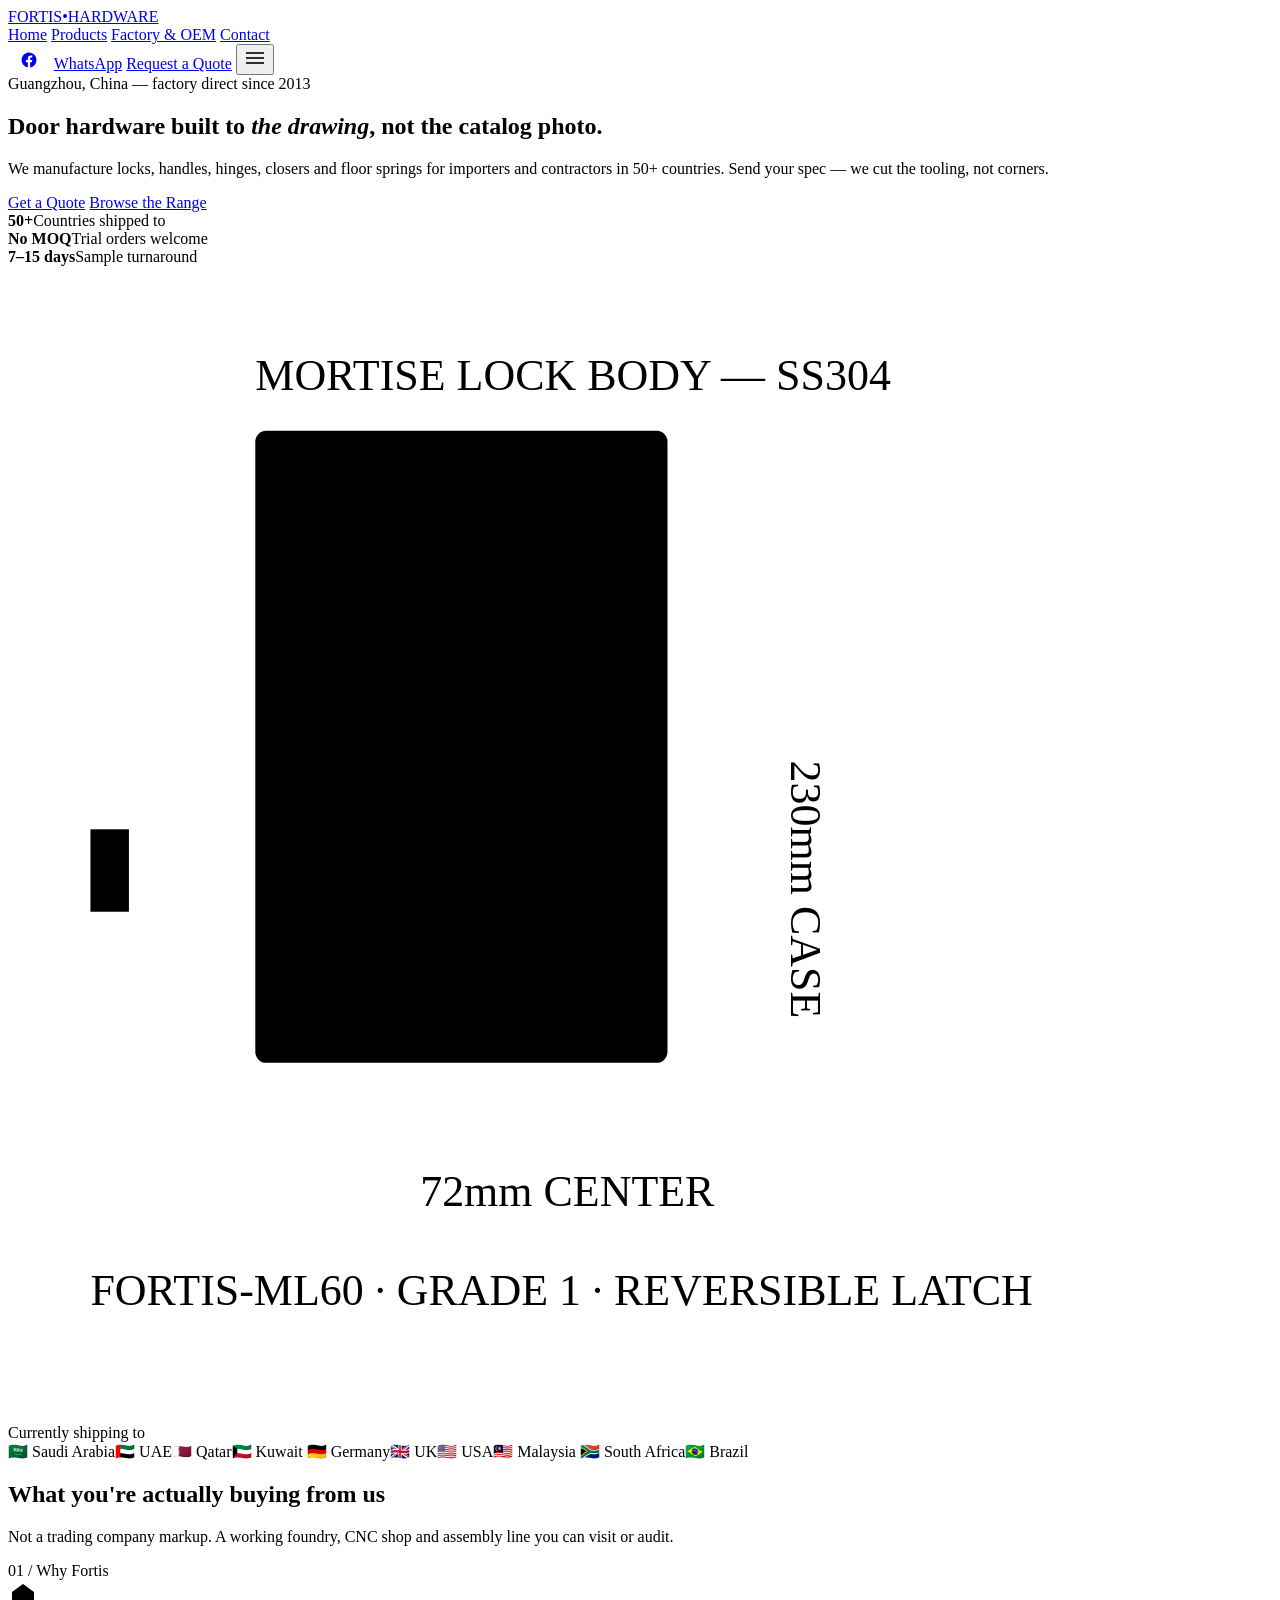
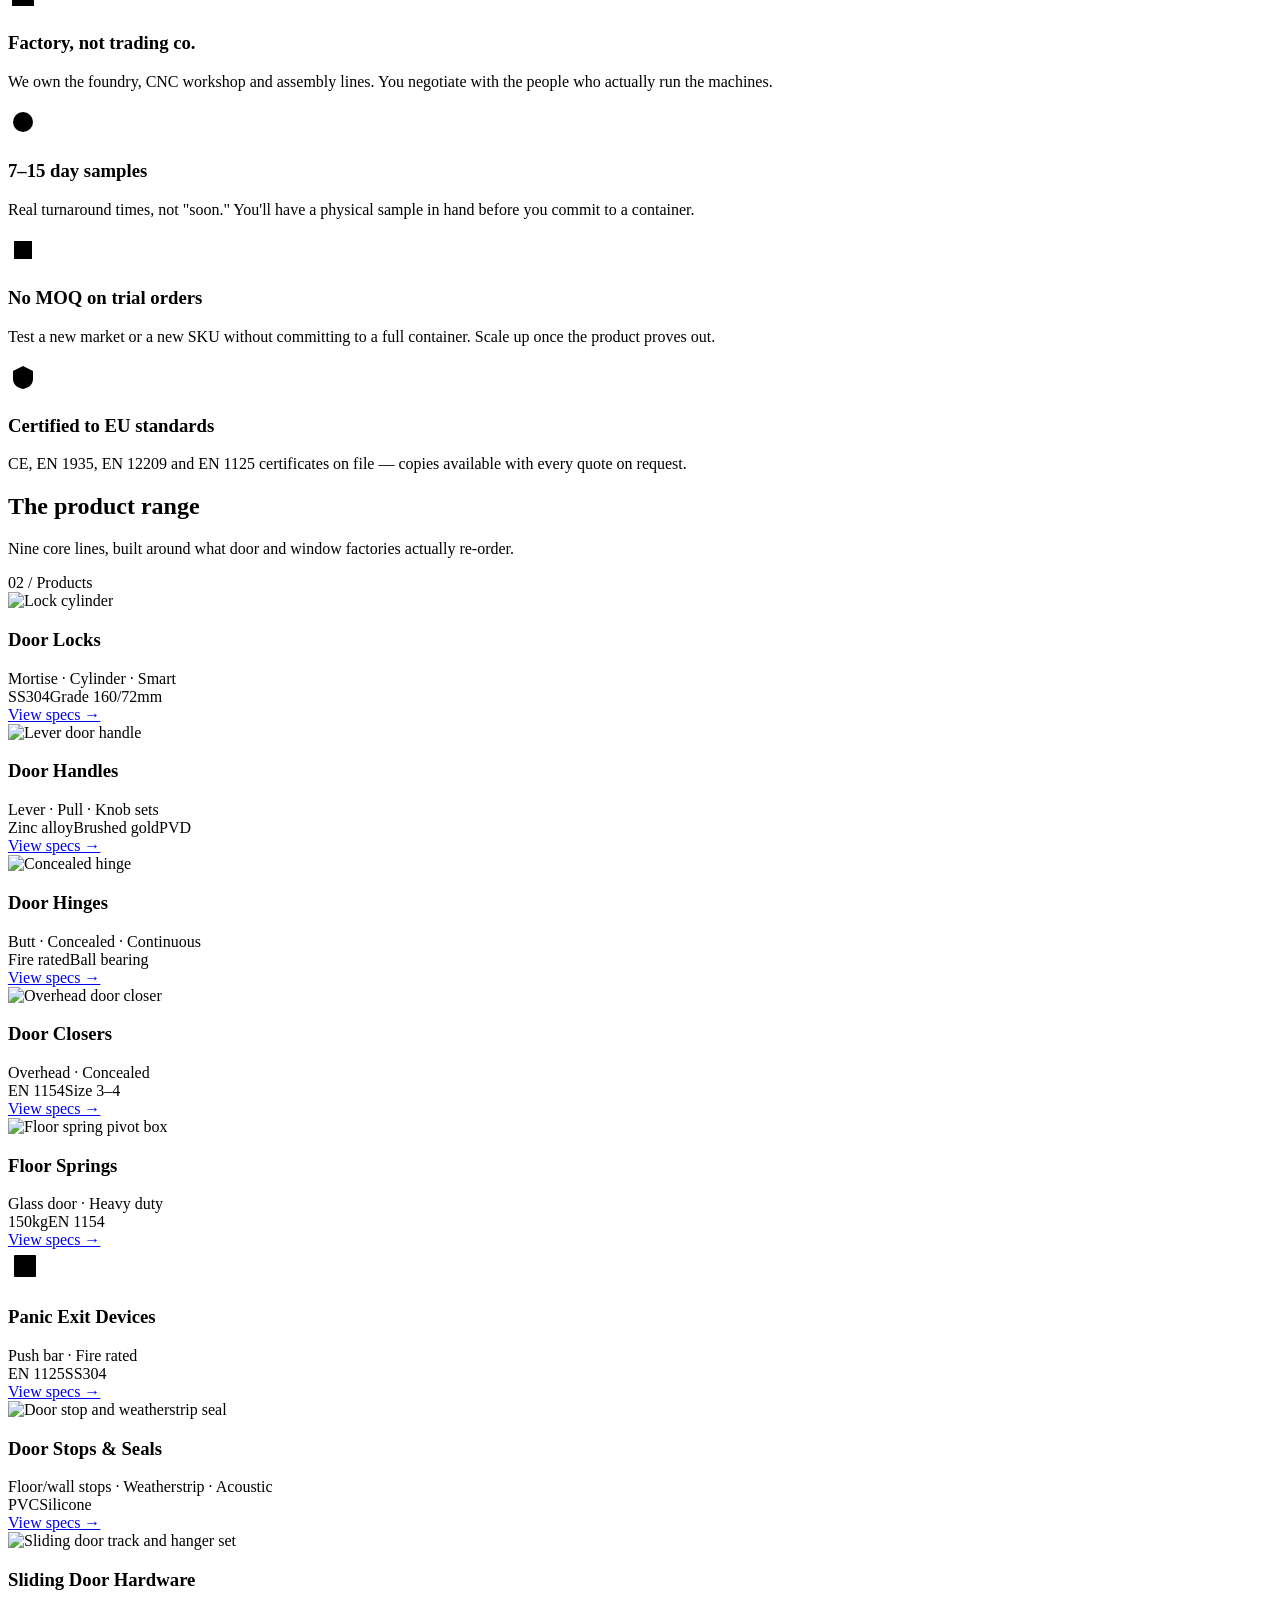
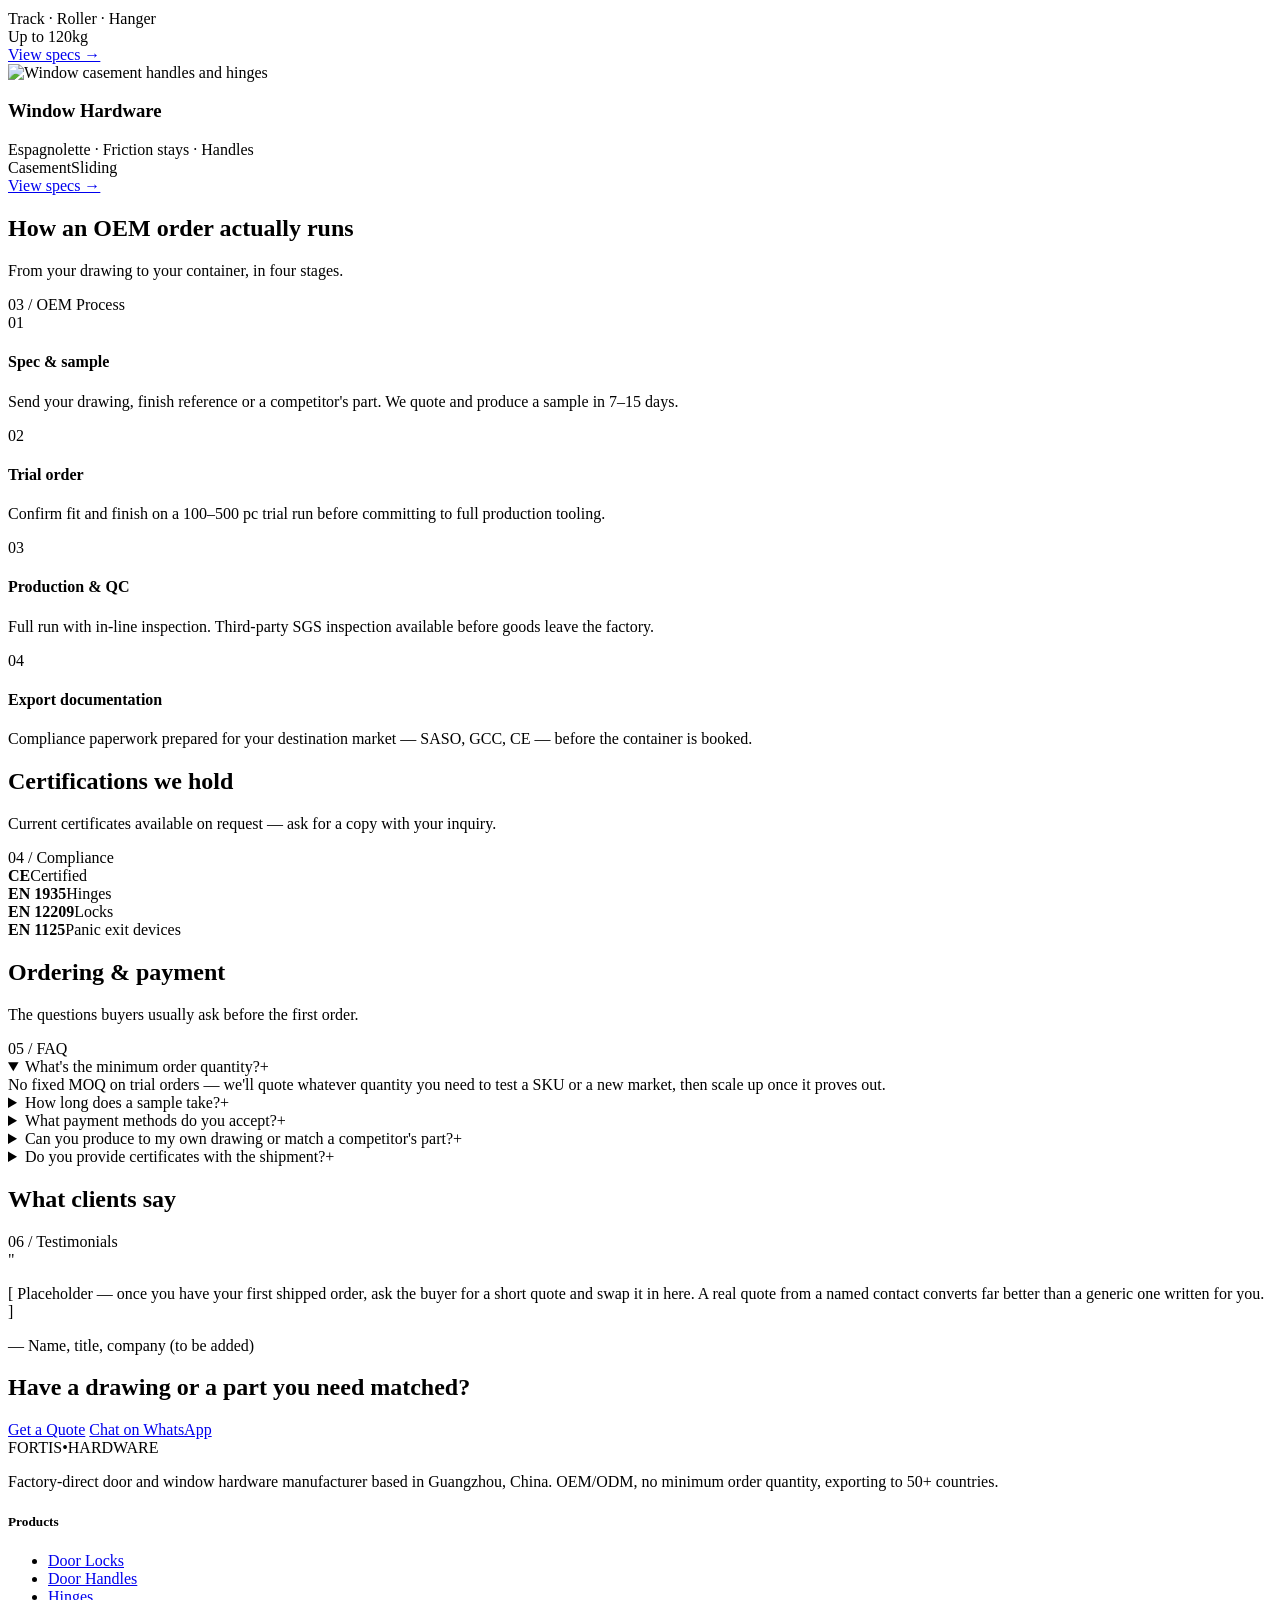
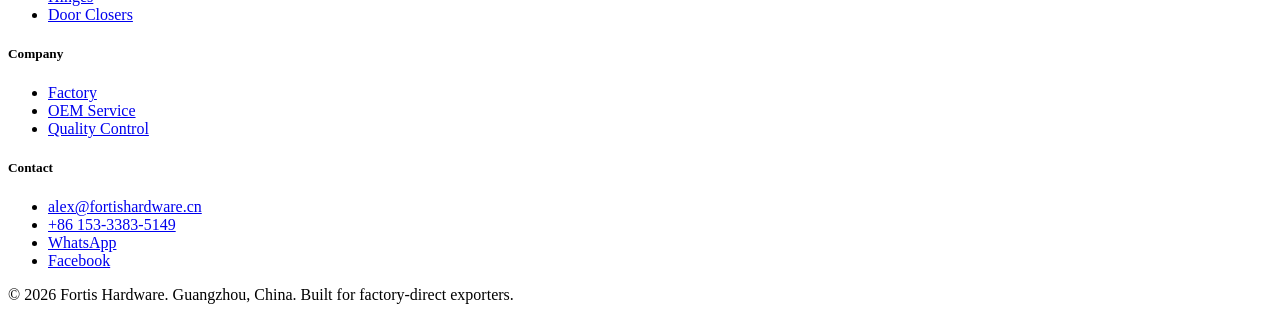
==== commit b8bebf73: "更新 index.html" ====
--- a/index.html
+++ b/index.html
@@ -1,285 +1,349 @@
 <!DOCTYPE html>
 <html lang="en">
 <head>
-  <meta charset="UTF-8">
-  <meta name="viewport" content="width=device-width, initial-scale=1.0">
-  <title>China Door Hardware Manufacturer — Locks, Handles, Hinges, Closers | Fortis Hardware Global Supplier</title>
-  <meta name="description" content="China door hardware manufacturer supplying 50+ countries. Door locks, handles, hinges, closers, floor springs, panic exit devices. Factory direct, OEM available.">
-  <link rel="stylesheet" href="/assets/css/style.css">
-  <link rel="canonical" href="https://fortishardware.top/">
+<meta charset="UTF-8">
+<meta name="viewport" content="width=device-width, initial-scale=1.0">
+<title>Fortis Hardware — China Door &amp; Window Hardware Manufacturer</title>
+<meta name="description" content="Factory-direct door and window hardware from China. Locks, handles, hinges, closers, floor springs and panic devices. OEM/ODM, low MOQ, export to 50+ countries.">
+<link rel="stylesheet" href="assets/style.css">
 </head>
 <body>
-<!-- NAV -->
-<nav class="nav">
-  <div class="nav-inner">
-    <a href="/" class="nav-logo">FORTIS<span>hardware</span></a>
-    <button class="nav-toggle" onclick="document.querySelector('.nav-links').classList.toggle('open')">☰</button>
-    <div class="nav-links">
-      <a href="/" class="active">Home</a>
-      <a href="/products/">Products</a>
-      <a href="/factory.html">Factory</a>
-      <a href="/oem.html">OEM</a>
-      <a href="/quality.html">Quality</a>
-      <a href="/projects.html">Projects</a>
-      <a href="/contact.html">Contact</a>
-      <a href="https://wa.me/8617698085535" class="nav-wa">💬 WhatsApp</a>
-    </div>
-  </div>
-</nav>
-
-<!-- HERO -->
-<section class="hero">
-  <div class="container hero-content">
-    <div class="hero-text">
-      <h1>China Door Hardware Manufacturer<em> Supplying 50+ Countries Worldwide</em></h1>
-      <p class="hero-sub">Door Locks · Door Handles · Hinges · Door Closers · Floor Springs · Panic Exit Devices</p>
-      <p class="hero-p">Factory direct supply. OEM &amp; bulk order support. Serving importers, contractors &amp; door factories across the Middle East, Europe, Southeast Asia, Africa &amp; the Americas.</p>
-      <div class="hero-actions">
-        <a href="/assets/catalog/Fortis-Hardware-Catalog.pdf" class="btn btn-gold">📥 Download Catalog</a>
-        <a href="https://wa.me/8617698085535" class="btn btn-wa">💬 Get WhatsApp Quote</a>
-      </div>
-    </div>
-    <div class="hero-highlights">
-      <div class="hero-hl"><strong>Factory Direct</strong>No middleman, full transparency</div>
-      <div class="hero-hl"><strong>OEM / ODM</strong>Custom logo, finish &amp; packaging</div>
-      <div class="hero-hl"><strong>Low MOQ</strong>Trial orders starting 100 pcs</div>
-      <div class="hero-hl"><strong>SGS Inspection</strong>Third-party QC available</div>
-    </div>
-  </div>
-</section>
-<!-- TRUST BAR -->
-<section class="trust-bar">
-  <div class="container trust-bar-grid">
-    <div class="trust-bar-item"><strong>Export to 50+</strong>Countries</div>
-    <div class="trust-bar-item"><strong>ANSI/BHMA</strong>Standard Available</div>
-    <div class="trust-bar-item"><strong>EN 1154</strong>Standard Available</div>
-    <div class="trust-bar-item"><strong>7-15 Days</strong>Sample Turnaround</div>
-  </div>
-</section>
-<!-- MARKET -->
-<section class="section">
-  <div class="container">
-    <div class="section-label">Serving Global Construction Markets</div>
-    <h2 class="section-title">Door hardware shipped to 50+ countries worldwide</h2>
-    <p class="section-subtitle">We provide professional door hardware solutions for villas, hotels, commercial buildings and construction projects across the Middle East, Europe, Southeast Asia, Africa and the Americas.</p>
-    <div class="market-grid">
-      <div class="market-item"><span class="flag">🇸🇦</span>Saudi Arabia</div>
-      <div class="market-item"><span class="flag">🇦🇪</span>UAE</div>
-      <div class="market-item"><span class="flag">🇶🇦</span>Qatar</div>
-      <div class="market-item"><span class="flag">🇰🇼</span>Kuwait</div>
-      <div class="market-item"><span class="flag">🇴🇲</span>Oman</div>
-      <div class="market-item"><span class="flag">🇩🇪</span>Germany</div>
-      <div class="market-item"><span class="flag">🇬🇧</span>UK</div>
-      <div class="market-item"><span class="flag">🇺🇸</span>USA</div>
-      <div class="market-item"><span class="flag">🇨🇦</span>Canada</div>
-      <div class="market-item"><span class="flag">🇲🇾</span>Malaysia</div>
-      <div class="market-item"><span class="flag">🇸🇬</span>Singapore</div>
-      <div class="market-item"><span class="flag">🇮🇩</span>Indonesia</div>
-      <div class="market-item"><span class="flag">🇿🇦</span>South Africa</div>
-      <div class="market-item"><span class="flag">🇪🇬</span>Egypt</div>
-      <div class="market-item"><span class="flag">🇧🇷</span>Brazil</div>
-    </div>
-  </div>
-</section>
-<!-- PRODUCT CATEGORIES -->
-<section class="cat-section" id="products">
-  <div class="categories-grid">
-    <a href="/products/" class="cat-card">
-      <img src="https://v3b.fal.media/files/b/0aa38172/-0-r5_t7oS2UPWkRO7TCy_eg66OQFn.png" alt="Door Locks" loading="lazy">
-      <h3>Door Locks</h3>
-      <p>Mortise · Cylinder · Smart Locks</p>
-    </a>
-    <a href="/products/" class="cat-card">
-      <img src="https://v3b.fal.media/files/b/0aa38173/yvCYd5YF4JAlG7OujvXzu_hHk022Ci.png" alt="Door Handles" loading="lazy">
-      <h3>Door Handles</h3>
-      <p>Lever · Pull · Knob Sets</p>
-    </a>
-    <a href="/products/" class="cat-card">
-      <img src="https://v3b.fal.media/files/b/0aa38173/D44i0YVcQyWlOAsenOGAe_30pKsKfI.png" alt="Door Hinges" loading="lazy">
-      <h3>Door Hinges</h3>
-      <p>Butt · Concealed · Continuous</p>
-    </a>
-    <a href="/products/" class="cat-card">
-      <img src="https://v3b.fal.media/files/b/0aa38174/7C1RpgAK28MqGHB21-8vr_47tS8csR.png" alt="Door Closers" loading="lazy">
-      <h3>Door Closers</h3>
-      <p>Overhead · Concealed</p>
-    </a>
-    <a href="/products/" class="cat-card">
-      <img src="https://v3b.fal.media/files/b/0aa38175/UBUjP36B6Zsl2dgtgjaet_FuYksLZI.png" alt="Floor Springs" loading="lazy">
-      <h3>Floor Springs</h3>
-      <p>Glass Door · Heavy Duty</p>
-    </a>
-    <a href="/products/" class="cat-card">
-      <img src="https://v3b.fal.media/files/b/0aa38176/AWE4VM2IpdPH2hU9-q9qe_MylBiQHh.png" alt="Panic Exit Devices" loading="lazy">
-      <h3>Panic Exit Devices</h3>
-      <p>Push Bar · Fire Rated</p>
-    </a>
-    <a href="/products/" class="cat-card">
-      <img src="https://v3b.fal.media/files/b/0aa38177/bHGp_g2rmFArwzJ1ECCt3_NpDwwKoD.png" alt="Door Stops" loading="lazy">
-      <h3>Door Stops</h3>
-      <p>Floor · Wall Mount</p>
-    </a>
-    <a href="/products/" class="cat-card">
-      <img src="https://v3b.fal.media/files/b/0aa38177/RSaDX0GnMsp-87B53rwa5_AgRVom13.png" alt="Door Seals" loading="lazy">
-      <h3>Door Seals</h3>
-      <p>Weatherstrip · Acoustic</p>
-    </a>
-    <a href="/products/" class="cat-card">
-      <img src="https://v3b.fal.media/files/b/0aa38178/ttrumu9TXj-NjQz-zekgL_HJoAlCh4.png" alt="Sliding Door Hardware" loading="lazy">
-      <h3>Sliding Door Hardware</h3>
-      <p>Track · Roller · Hanger</p>
-    </a>
-  </div>
-</section>
-<!-- WHY US -->
-<section class="section bg-surface">
-  <div class="container">
-    <div class="section-label">Why Fortis Hardware</div>
-    <h2 class="section-title">Your reliable door hardware partner from China</h2>
-    <div class="features-grid">
-      <div class="feature-card">
-        <div class="feature-icon">🏭</div>
-        <div><h4>Factory Direct, Not Trading</h4><p>We own our foundry, CNC workshop, and assembly lines. You deal with the manufacturer directly.</p></div>
-      </div>
-      <div class="feature-card">
-        <div class="feature-icon">🎨</div>
-        <div><h4>OEM / ODM — Your Brand</h4><p>Custom finishes, custom packaging, custom logo. Send us your drawing — we match it.</p></div>
-      </div>
-      <div class="feature-card">
-        <div class="feature-icon">📦</div>
-        <div><h4>Low MOQ, Flexible Orders</h4><p>Start with 100–500 pcs trial order. Scale when ready. We grow with you.</p></div>
-      </div>
-      <div class="feature-card">
-        <div class="feature-icon">🚢</div>
-        <div><h4>Global Export Experienced</h4><p>CE, UL, ANSI/BHMA, EN standards, Saudi SASO, GCC documentation — we handle regional compliance for every market we ship to.</p></div>
-      </div>
-    </div>
-  </div>
-</section>
-<!-- PRODUCT SHOWCASE -->
-<section class="section">
-  <div class="container">
-    <div class="section-label">Featured Products</div>
-    <h2 class="section-title">What our global clients are importing</h2>
-    <div class="products-grid">
-      <a href="/products/" class="product-card">
-        <img src="https://v3b.fal.media/files/b/0aa3817a/qGEE2nuH5_GcuvpKxNlOm_MCN3V2xa.png" alt="Premium Mortise Lock Set" loading="lazy">
-        <div class="product-info"><h4>Premium Mortise Lock Set</h4><div class="spec">SS304 · ANSI Grade 1 · 60mm Backset</div><span class="product-link">Inquire →</span></div>
-      </a>
-      <a href="/products/" class="product-card">
-        <img src="https://v3b.fal.media/files/b/0aa3817a/ZA9oJhj_dmkCLSp8dl0tY_Qsb4Uivb.png" alt="Contemporary Lever Handle Set" loading="lazy">
-        <div class="product-info"><h4>Contemporary Lever Handle Set</h4><div class="spec">Zinc Alloy · Brushed Gold · 85mm Rose</div><span class="product-link">Inquire →</span></div>
-      </a>
-      <a href="/products/" class="product-card">
-        <img src="https://v3b.fal.media/files/b/0aa3817b/RXkcnFvaOmEKWDwM2cV6e_OBT3glL2.png" alt="Heavy-Duty Ball Bearing Hinge" loading="lazy">
-        <div class="product-info"><h4>Heavy-Duty Ball Bearing Hinge</h4><div class="spec">SS304 · 4×3×3mm · Fire Rated</div><span class="product-link">Inquire →</span></div>
-      </a>
-      <a href="/products/" class="product-card">
-        <img src="https://v3b.fal.media/files/b/0aa3817c/y6qqfqdUkZ4gaiylobrIg_6qI1SvIi.png" alt="Hydraulic Overhead Door Closer" loading="lazy">
-        <div class="product-info"><h4>Hydraulic Overhead Door Closer</h4><div class="spec">EN 1154 · Size 3-4 · Silver</div><span class="product-link">Inquire →</span></div>
-      </a>
-      <a href="/products/" class="product-card">
-        <img src="https://v3b.fal.media/files/b/0aa3817c/SeObDLRqPCwULx4Qn5Xns_MNnTq2xa.png" alt="Heavy-Duty Floor Spring" loading="lazy">
-        <div class="product-info"><h4>Heavy-Duty Floor Spring</h4><div class="spec">EN 1154 · 150kg · Glass Door</div><span class="product-link">Inquire →</span></div>
-      </a>
-      <a href="/products/" class="product-card">
-        <img src="https://v3b.fal.media/files/b/0aa38951/Hwq31ygRyWvNF0no8BUUb_PVpcplvT.png" alt="Panic Exit Push Bar" loading="lazy">
-        <div class="product-info"><h4>Panic Exit Push Bar</h4><div class="spec">EN 1125 · SS304 · Fire Door</div><span class="product-link">Inquire →</span></div>
-      </a>
-    </div>
-  </div>
-</section>
-<!-- APPLICATIONS -->
-<section class="section bg-surface">
-  <div class="container">
-    <div class="section-label">Applications</div>
-    <h2 class="section-title">Door hardware for every project type</h2>
-    <div class="app-grid">
-      <div class="app-card app-hotel"><div class="app-card-content"><h3>🏨 Hotel Projects</h3><p>Premium locks & handles for luxury hospitality</p></div></div>
-      <div class="app-card app-villa"><div class="app-card-content"><h3>🏡 Villa Projects</h3><p>Custom finishes for high-end residential</p></div></div>
-      <div class="app-card app-commercial"><div class="app-card-content"><h3>🏢 Commercial Buildings</h3><p>Heavy-duty closers, panic devices, hinges</p></div></div>
-    </div>
-  </div>
-</section>
-<!-- PROJECT CASES -->
-<section class="section" id="projects">
-  <div class="container">
-    <div class="section-label">Project Cases</div>
-    <h2 class="section-title">Hardware installed in landmark projects worldwide</h2>
-    <p class="section-subtitle">From luxury hotels in Riyadh to commercial towers in Dubai — our door hardware meets the demands of world-class architecture across the globe.</p>
-    <div class="projects-grid">
-      <div class="project-card">
-        <img src="https://v3b.fal.media/files/b/0aa3895a/zxqL5cuOvk2R-6C6a9aXB_VLtIglrQ.png" alt="Hotel Project Riyadh" loading="lazy">
-        <div class="project-info">
-          <div class="loc">🇸🇦 Riyadh, Saudi Arabia</div>
-          <h4>5-Star Hotel Tower</h4>
-          <p>1,200 room door locks + handles + hinges — custom brushed gold, fire-rated</p>
-        </div>
-      </div>
-      <div class="project-card">
-        <img src="https://v3b.fal.media/files/b/0aa3895a/3r87JebpHT26DC42_iM2h_2KMzQwEb.png" alt="Commercial Tower Dubai" loading="lazy">
-        <div class="project-info">
-          <div class="loc">🇦🇪 Dubai, UAE</div>
-          <h4>Commercial Office Tower</h4>
-          <p>Floor springs + panic bars + heavy-duty closers for 40-story glass tower</p>
-        </div>
-      </div>
-      <div class="project-card">
-        <img src="https://v3b.fal.media/files/b/0aa3895b/mjmU5Mqwz5T-NLqz6kCT8_c5xjftHk.png" alt="Villa Compound Doha" loading="lazy">
-        <div class="project-info">
-          <div class="loc">🇶🇦 Doha, Qatar</div>
-          <h4>Luxury Villa Compound</h4>
-          <p>Custom PVD gold handles + concealed hinges for 80 premium villas</p>
-        </div>
-      </div>
-    </div>
-  </div>
-</section>
-<!-- CATALOG BAR -->
-<section class="catalog-bar">
-  <div class="container">
-    <p>📥 Get the complete product catalog with specs & pricing guide</p>
-    <a href="/assets/catalog/Fortis-Hardware-Catalog.pdf" class="catalog-btn">Download Door Hardware Catalog</a>
-  </div>
-</section>
-
-<!-- FOOTER -->
-<footer class="footer">
-  <div class="container">
-    <div class="footer-grid">
-      <div class="footer-col">
-        <h4>FORTIS<span style="color:var(--gold)">hardware</span></h4>
-        <p style="font-size:0.75rem;margin-bottom:6px">China Door Hardware Manufacturer — supplying 50+ countries worldwide. Factory direct, OEM available.</p>
-      </div>
-      <div class="footer-col">
-        <h4>Products</h4>
-        <a href="/products/">Door Locks</a><a href="/products/">Door Handles</a><a href="/products/">Hinges</a><a href="/products/">Door Closers</a><a href="/products/">Floor Springs</a><a href="/products/">Panic Devices</a>
-      </div>
-      <div class="footer-col">
-        <h4>Company</h4>
-        <a href="/factory.html">Factory</a><a href="/oem.html">OEM Service</a><a href="/quality.html">Quality Control</a><a href="/projects.html">Projects</a>
-      </div>
-      <div class="footer-col">
-        <h4>Contact</h4>
-        <a href="mailto:info@fortishardware.com">info@fortishardware.com</a>
-        <a href="tel:+8617698085535">+86 176-9808-5535</a>
-        <a href="https://wa.me/8617698085535">WhatsApp Chat</a>
-      </div>
-    </div>
-    <div class="footer-bottom">
-      <span>© 2026 Fortis Hardware</span>
-      <span style="color:rgba(255,255,255,0.25)">China Door Hardware Manufacturer — Global Supplier to 50+ Countries</span>
+
+<header class="topbar">
+  <div class="wrap">
+    <a href="index.html" class="logo">FORTIS<span class="mark">•</span>HARDWARE</a>
+    <nav class="nav" id="nav">
+      <a href="index.html" class="current">Home</a>
+      <a href="products.html">Products</a>
+      <a href="about.html">Factory &amp; OEM</a>
+      <a href="contact.html">Contact</a>
+    </nav>
+    <div class="nav-actions">
+      <a href="https://www.facebook.com/profile.php?id=61591770881299" class="btn btn-ghost" style="padding:11px 12px;" aria-label="Facebook"><svg width="18" height="18" viewBox="0 0 24 24" fill="currentColor"><path d="M22 12a10 10 0 1 0-11.6 9.9v-7H7.9V12h2.5V9.8c0-2.5 1.5-3.9 3.8-3.9 1.1 0 2.2.2 2.2.2v2.5h-1.3c-1.2 0-1.6.8-1.6 1.6V12h2.8l-.4 2.9h-2.4v7A10 10 0 0 0 22 12Z"/></svg></a>
+      <a href="https://wa.me/8615333835149" class="btn btn-ghost">WhatsApp</a>
+      <a href="contact.html" class="btn btn-brass">Request a Quote</a>
+      <button class="nav-toggle" id="navToggle" aria-label="Toggle menu" aria-expanded="false">
+        <svg width="22" height="22" viewBox="0 0 22 22"><line x1="2" y1="6" x2="20" y2="6" stroke="currentColor" stroke-width="1.6"/><line x1="2" y1="11" x2="20" y2="11" stroke="currentColor" stroke-width="1.6"/><line x1="2" y1="16" x2="20" y2="16" stroke="currentColor" stroke-width="1.6"/></svg>
+      </button>
+    </div>
+  </div>
+</header>
+
+<section class="hero" style="border-bottom:1px solid var(--line);padding:0;">
+  <div class="wrap">
+    <div>
+      <div class="eyebrow-line"><span class="tick"></span><span>Guangzhou, China — factory direct since 2013</span></div>
+      <h1>Door hardware built to <em>the drawing</em>, not the catalog photo.</h1>
+      <p class="lede">We manufacture locks, handles, hinges, closers and floor springs for importers and contractors in 50+ countries. Send your spec — we cut the tooling, not corners.</p>
+      <div class="cta-row">
+        <a href="contact.html" class="btn btn-brass">Get a Quote</a>
+        <a href="products.html" class="btn btn-ghost">Browse the Range</a>
+      </div>
+      <div class="facts">
+        <div class="fact"><b>50+</b><span>Countries shipped to</span></div>
+        <div class="fact"><b>No MOQ</b><span>Trial orders welcome</span></div>
+        <div class="fact"><b>7–15 days</b><span>Sample turnaround</span></div>
+      </div>
+    </div>
+    <div class="hero-art">
+      <svg viewBox="0 0 460 420" xmlns="http://www.w3.org/2000/svg">
+        <!-- mortise lock body schematic -->
+        <rect class="schematic fill-a" x="90" y="60" width="150" height="230" rx="4"/>
+        <circle class="schematic" cx="165" cy="130" r="26"/>
+        <circle class="schematic fill-a" cx="165" cy="130" r="7"/>
+        <rect class="schematic" x="150" y="190" width="30" height="60" rx="3"/>
+        <line class="schematic" x1="90" y1="220" x2="30" y2="220"/>
+        <rect class="schematic fill-a" x="30" y="205" width="14" height="30"/>
+        <!-- dimension lines -->
+        <line class="dim" x1="90" y1="320" x2="240" y2="320"/>
+        <line class="dim" x1="90" y1="312" x2="90" y2="328"/>
+        <line class="dim" x1="240" y1="312" x2="240" y2="328"/>
+        <text x="150" y="342">72mm CENTER</text>
+        <line class="dim" x1="270" y1="60" x2="270" y2="290"/>
+        <line class="dim" x1="262" y1="60" x2="278" y2="60"/>
+        <line class="dim" x1="262" y1="290" x2="278" y2="290"/>
+        <text x="285" y="180" transform="rotate(90 285 180)">230mm CASE</text>
+        <text x="90" y="45">MORTISE LOCK BODY — SS304</text>
+        <line class="dim" x1="30" y1="360" x2="360" y2="360" stroke-dasharray="2 3"/>
+        <text x="30" y="378">FORTIS-ML60 · GRADE 1 · REVERSIBLE LATCH</text>
+      </svg>
+    </div>
+  </div>
+</section>
+
+<div class="markets">
+  <div class="wrap">
+    <span class="label">Currently shipping to</span>
+    <div class="list">
+      <span>🇸🇦 Saudi Arabia</span><span>🇦🇪 UAE</span><span>🇶🇦 Qatar</span><span>🇰🇼 Kuwait</span>
+      <span>🇩🇪 Germany</span><span>🇬🇧 UK</span><span>🇺🇸 USA</span><span>🇲🇾 Malaysia</span>
+      <span>🇿🇦 South Africa</span><span>🇧🇷 Brazil</span>
+    </div>
+  </div>
+</div>
+
+<section>
+  <div class="wrap">
+    <div class="section-head">
+      <div>
+        <h2>What you're actually buying from us</h2>
+        <p class="desc">Not a trading company markup. A working foundry, CNC shop and assembly line you can visit or audit.</p>
+      </div>
+      <span class="section-num">01 / Why Fortis</span>
+    </div>
+    <div class="reasons">
+      <div class="reason">
+        <div class="ico"><svg width="30" height="30" viewBox="0 0 30 30"><rect x="4" y="12" width="22" height="14" class="schematic"/><path d="M4 12 L15 4 L26 12" class="schematic"/></svg></div>
+        <h3>Factory, not trading co.</h3>
+        <p>We own the foundry, CNC workshop and assembly lines. You negotiate with the people who actually run the machines.</p>
+      </div>
+      <div class="reason">
+        <div class="ico"><svg width="30" height="30" viewBox="0 0 30 30"><circle cx="15" cy="15" r="10" class="schematic"/><path d="M15 9 L15 15 L20 18" class="schematic"/></svg></div>
+        <h3>7–15 day samples</h3>
+        <p>Real turnaround times, not "soon." You'll have a physical sample in hand before you commit to a container.</p>
+      </div>
+      <div class="reason">
+        <div class="ico"><svg width="30" height="30" viewBox="0 0 30 30"><rect x="6" y="6" width="18" height="18" class="schematic"/><line x1="6" y1="15" x2="24" y2="15" class="schematic"/><line x1="15" y1="6" x2="15" y2="24" class="schematic"/></svg></div>
+        <h3>No MOQ on trial orders</h3>
+        <p>Test a new market or a new SKU without committing to a full container. Scale up once the product proves out.</p>
+      </div>
+      <div class="reason">
+        <div class="ico"><svg width="30" height="30" viewBox="0 0 30 30"><path d="M15 4 L25 9 L25 17 C25 23 20 26 15 27 C10 26 5 23 5 17 L5 9 Z" class="schematic"/></svg></div>
+        <h3>Certified to EU standards</h3>
+        <p>CE, EN 1935, EN 12209 and EN 1125 certificates on file — copies available with every quote on request.</p>
+      </div>
+    </div>
+  </div>
+</section>
+
+<section>
+  <div class="wrap">
+    <div class="section-head">
+      <div>
+        <h2>The product range</h2>
+        <p class="desc">Nine core lines, built around what door and window factories actually re-order.</p>
+      </div>
+      <span class="section-num">02 / Products</span>
+    </div>
+    <div class="cat-grid">
+      <div class="cat-card">
+        <img src="assets/img/lock-cylinder.jpg" alt="Lock cylinder" class="cat-photo">
+        <h3>Door Locks</h3>
+        <div class="sub">Mortise · Cylinder · Smart</div>
+        <div class="tags"><span>SS304</span><span>Grade 1</span><span>60/72mm</span></div>
+        <a href="products.html#locks" class="link">View specs →</a>
+      </div>
+      <div class="cat-card">
+        <img src="assets/img/handle.jpg" alt="Lever door handle" class="cat-photo">
+        <h3>Door Handles</h3>
+        <div class="sub">Lever · Pull · Knob sets</div>
+        <div class="tags"><span>Zinc alloy</span><span>Brushed gold</span><span>PVD</span></div>
+        <a href="products.html#handles" class="link">View specs →</a>
+      </div>
+      <div class="cat-card">
+        <img src="assets/img/hinge.jpg" alt="Concealed hinge" class="cat-photo">
+        <h3>Door Hinges</h3>
+        <div class="sub">Butt · Concealed · Continuous</div>
+        <div class="tags"><span>Fire rated</span><span>Ball bearing</span></div>
+        <a href="products.html#hinges" class="link">View specs →</a>
+      </div>
+      <div class="cat-card">
+        <img src="assets/img/closer.jpg" alt="Overhead door closer" class="cat-photo">
+        <h3>Door Closers</h3>
+        <div class="sub">Overhead · Concealed</div>
+        <div class="tags"><span>EN 1154</span><span>Size 3–4</span></div>
+        <a href="products.html#closers" class="link">View specs →</a>
+      </div>
+      <div class="cat-card">
+        <img src="assets/img/floor-spring.jpg" alt="Floor spring pivot box" class="cat-photo">
+        <h3>Floor Springs</h3>
+        <div class="sub">Glass door · Heavy duty</div>
+        <div class="tags"><span>150kg</span><span>EN 1154</span></div>
+        <a href="products.html#floor-springs" class="link">View specs →</a>
+      </div>
+      <div class="cat-card">
+        <div class="cat-icon"><svg width="34" height="34" viewBox="0 0 34 34"><rect x="6" y="6" width="22" height="22" rx="1" class="schematic"/><line x1="9" y1="17" x2="25" y2="17" class="schematic fill-a" stroke-width="3"/></svg></div>
+        <h3>Panic Exit Devices</h3>
+        <div class="sub">Push bar · Fire rated</div>
+        <div class="tags"><span>EN 1125</span><span>SS304</span></div>
+        <a href="products.html#panic" class="link">View specs →</a>
+      </div>
+      <div class="cat-card">
+        <img src="assets/img/stops-seals.jpg" alt="Door stop and weatherstrip seal" class="cat-photo">
+        <h3>Door Stops &amp; Seals</h3>
+        <div class="sub">Floor/wall stops · Weatherstrip · Acoustic</div>
+        <div class="tags"><span>PVC</span><span>Silicone</span></div>
+        <a href="products.html#stops-seals" class="link">View specs →</a>
+      </div>
+      <div class="cat-card">
+        <img src="assets/img/sliding.jpg" alt="Sliding door track and hanger set" class="cat-photo">
+        <h3>Sliding Door Hardware</h3>
+        <div class="sub">Track · Roller · Hanger</div>
+        <div class="tags"><span>Up to 120kg</span></div>
+        <a href="products.html#sliding" class="link">View specs →</a>
+      </div>
+      <div class="cat-card">
+        <img src="assets/img/window.jpg" alt="Window casement handles and hinges" class="cat-photo">
+        <h3>Window Hardware</h3>
+        <div class="sub">Espagnolette · Friction stays · Handles</div>
+        <div class="tags"><span>Casement</span><span>Sliding</span></div>
+        <a href="products.html#window" class="link">View specs →</a>
+      </div>
+    </div>
+  </div>
+</section>
+
+<section style="background:var(--steel-100);">
+  <div class="wrap">
+    <div class="section-head">
+      <div>
+        <h2>How an OEM order actually runs</h2>
+        <p class="desc">From your drawing to your container, in four stages.</p>
+      </div>
+      <span class="section-num">03 / OEM Process</span>
+    </div>
+    <div class="steps">
+      <div class="step">
+        <span class="n">01</span>
+        <h4>Spec &amp; sample</h4>
+        <p>Send your drawing, finish reference or a competitor's part. We quote and produce a sample in 7–15 days.</p>
+      </div>
+      <div class="step">
+        <span class="n">02</span>
+        <h4>Trial order</h4>
+        <p>Confirm fit and finish on a 100–500 pc trial run before committing to full production tooling.</p>
+      </div>
+      <div class="step">
+        <span class="n">03</span>
+        <h4>Production &amp; QC</h4>
+        <p>Full run with in-line inspection. Third-party SGS inspection available before goods leave the factory.</p>
+      </div>
+      <div class="step">
+        <span class="n">04</span>
+        <h4>Export documentation</h4>
+        <p>Compliance paperwork prepared for your destination market — SASO, GCC, CE — before the container is booked.</p>
+      </div>
+    </div>
+  </div>
+</section>
+
+<section>
+  <div class="wrap">
+    <div class="section-head">
+      <div>
+        <h2>Certifications we hold</h2>
+        <p class="desc">Current certificates available on request — ask for a copy with your inquiry.</p>
+      </div>
+      <span class="section-num">04 / Compliance</span>
+    </div>
+    <div class="certs">
+      <div class="cert-badge"><span class="dot"></span><div><b>CE</b><span>Certified</span></div></div>
+      <div class="cert-badge"><span class="dot"></span><div><b>EN 1935</b><span>Hinges</span></div></div>
+      <div class="cert-badge"><span class="dot"></span><div><b>EN 12209</b><span>Locks</span></div></div>
+      <div class="cert-badge"><span class="dot"></span><div><b>EN 1125</b><span>Panic exit devices</span></div></div>
+    </div>
+  </div>
+</section>
+
+<section>
+  <div class="wrap">
+    <div class="section-head">
+      <div>
+        <h2>Ordering &amp; payment</h2>
+        <p class="desc">The questions buyers usually ask before the first order.</p>
+      </div>
+      <span class="section-num">05 / FAQ</span>
+    </div>
+    <div class="faq">
+      <details class="faq-item" open>
+        <summary>What's the minimum order quantity?<span class="plus">+</span></summary>
+        <div class="a">No fixed MOQ on trial orders — we'll quote whatever quantity you need to test a SKU or a new market, then scale up once it proves out.</div>
+      </details>
+      <details class="faq-item">
+        <summary>How long does a sample take?<span class="plus">+</span></summary>
+        <div class="a">7–15 days from a confirmed spec, depending on whether new tooling needs to be cut or an existing mold matches your drawing.</div>
+      </details>
+      <details class="faq-item">
+        <summary>What payment methods do you accept?<span class="plus">+</span></summary>
+        <div class="a">T/T bank transfer and L/C are both supported. Terms are confirmed per order, typically a deposit with balance before shipment.</div>
+      </details>
+      <details class="faq-item">
+        <summary>Can you produce to my own drawing or match a competitor's part?<span class="plus">+</span></summary>
+        <div class="a">Yes — this is the core of our OEM/ODM service. Send a CAD drawing, a physical sample, or a photo with dimensions and we'll quote tooling and lead time. See the full process on the Factory &amp; OEM page.</div>
+      </details>
+      <details class="faq-item">
+        <summary>Do you provide certificates with the shipment?<span class="plus">+</span></summary>
+        <div class="a">Copies of our CE, EN 1935, EN 12209 and EN 1125 certificates are available on request with any quote.</div>
+      </details>
+    </div>
+  </div>
+</section>
+
+<section class="tight">
+  <div class="wrap">
+    <div class="section-head">
+      <div><h2>What clients say</h2></div>
+      <span class="section-num">06 / Testimonials</span>
+    </div>
+    <div class="testimonial-slot">
+      <div class="mark">"</div>
+      <p>[ Placeholder — once you have your first shipped order, ask the buyer for a short quote and swap it in here. A real quote from a named contact converts far better than a generic one written for you. ]</p>
+      <div class="who">— Name, title, company (to be added)</div>
+    </div>
+  </div>
+</section>
+
+<section class="cta-band" style="border-bottom:none;">
+  <div class="wrap">
+    <h2>Have a drawing or a part you need matched?</h2>
+    <div class="row">
+      <a href="contact.html" class="btn btn-brass">Get a Quote</a>
+      <a href="https://wa.me/8615333835149" class="btn btn-ghost">Chat on WhatsApp</a>
+    </div>
+  </div>
+</section>
+
+<footer>
+  <div class="wrap">
+    <div class="foot-grid">
+      <div class="foot-about">
+        <div class="logo" style="margin-bottom:14px;">FORTIS<span class="mark">•</span>HARDWARE</div>
+        <p>Factory-direct door and window hardware manufacturer based in Guangzhou, China. OEM/ODM, no minimum order quantity, exporting to 50+ countries.</p>
+      </div>
+      <div>
+        <h5>Products</h5>
+        <ul>
+          <li><a href="products.html#locks">Door Locks</a></li>
+          <li><a href="products.html#handles">Door Handles</a></li>
+          <li><a href="products.html#hinges">Hinges</a></li>
+          <li><a href="products.html#closers">Door Closers</a></li>
+        </ul>
+      </div>
+      <div>
+        <h5>Company</h5>
+        <ul>
+          <li><a href="about.html">Factory</a></li>
+          <li><a href="about.html#oem">OEM Service</a></li>
+          <li><a href="about.html#quality">Quality Control</a></li>
+        </ul>
+      </div>
+      <div>
+        <h5>Contact</h5>
+        <ul>
+          <li><a href="mailto:alex@fortishardware.cn">alex@fortishardware.cn</a></li>
+          <li><a href="tel:+8615333835149">+86 153-3383-5149</a></li>
+          <li><a href="https://wa.me/8615333835149">WhatsApp</a></li>
+          <li><a href="https://www.facebook.com/profile.php?id=61591770881299">Facebook</a></li>
+        </ul>
+      </div>
+    </div>
+    <div class="foot-bottom">
+      <span>© 2026 Fortis Hardware. Guangzhou, China.</span>
+      <span>Built for factory-direct exporters.</span>
     </div>
   </div>
 </footer>
 
-<!-- WHATSAPP -->
-<a href="https://wa.me/8617698085535" target="_blank" class="whatsapp-float">
-  <svg viewBox="0 0 24 24"><path d="M17.472 14.382c-.297-.149-1.758-.867-2.03-.967-.273-.099-.471-.148-.67.15-.197.297-.767.966-.94 1.164-.173.199-.347.223-.644.075-.297-.15-1.255-.463-2.39-1.475-.883-.788-1.48-1.761-1.653-2.059-.173-.297-.018-.458.13-.606.134-.133.298-.347.446-.52.149-.174.198-.298.298-.497.099-.198.05-.371-.025-.52-.075-.149-.669-1.612-.916-2.207-.242-.579-.487-.5-.669-.51-.173-.008-.371-.01-.57-.01-.198 0-.52.074-.792.372-.272.297-1.04 1.016-1.04 2.479 0 1.462 1.065 2.875 1.213 3.074.149.198 2.096 3.2 5.077 4.487.709.306 1.262.489 1.694.625.712.227 1.36.195 1.871.118.571-.085 1.758-.719 2.006-1.413.248-.694.248-1.289.173-1.413-.074-.124-.272-.198-.57-.347m-5.421 7.403h-.004a9.87 9.87 0 0 1-5.031-1.378l-.361-.214-3.741.982.998-3.648-.235-.374a9.86 9.86 0 0 1-1.51-5.26c.001-5.45 4.436-9.884 9.888-9.884 2.64 0 5.122 1.03 6.988 2.898a9.825 9.825 0 0 1 2.893 6.994c-.003 5.45-4.437 9.884-9.885 9.884m8.413-18.297A11.815 11.815 0 0 0 12.05 0C5.495 0 .16 5.335.157 11.892c0 2.096.547 4.142 1.588 5.945L.057 24l6.305-1.654a11.882 11.882 0 0 0 5.683 1.448h.005c6.554 0 11.89-5.335 11.893-11.893a11.821 11.821 0 0 0-3.48-8.413z"/></svg>
-  Chat With Sales Engineer
-</a>
-
-
-  <script src="/assets/js/main.js"></script>
+<script src="assets/main.js"></script>
 </body>
 </html>
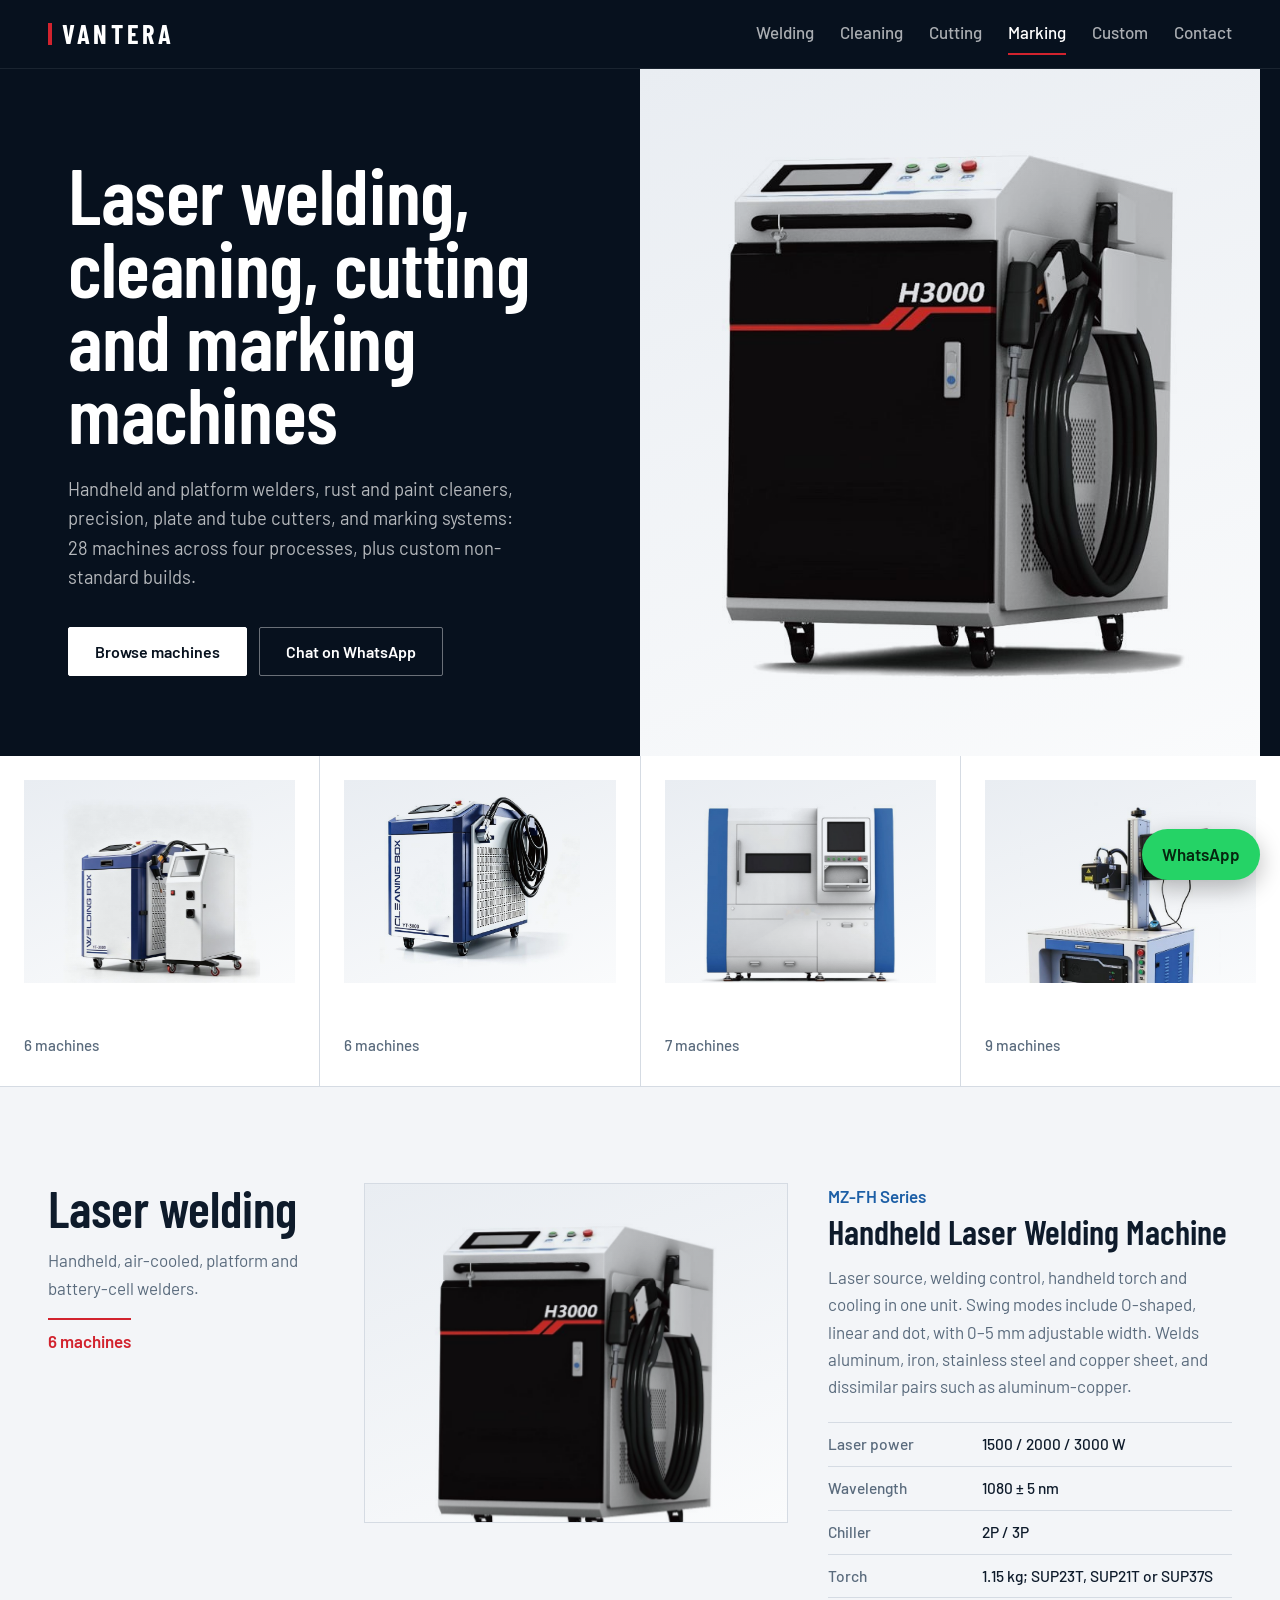
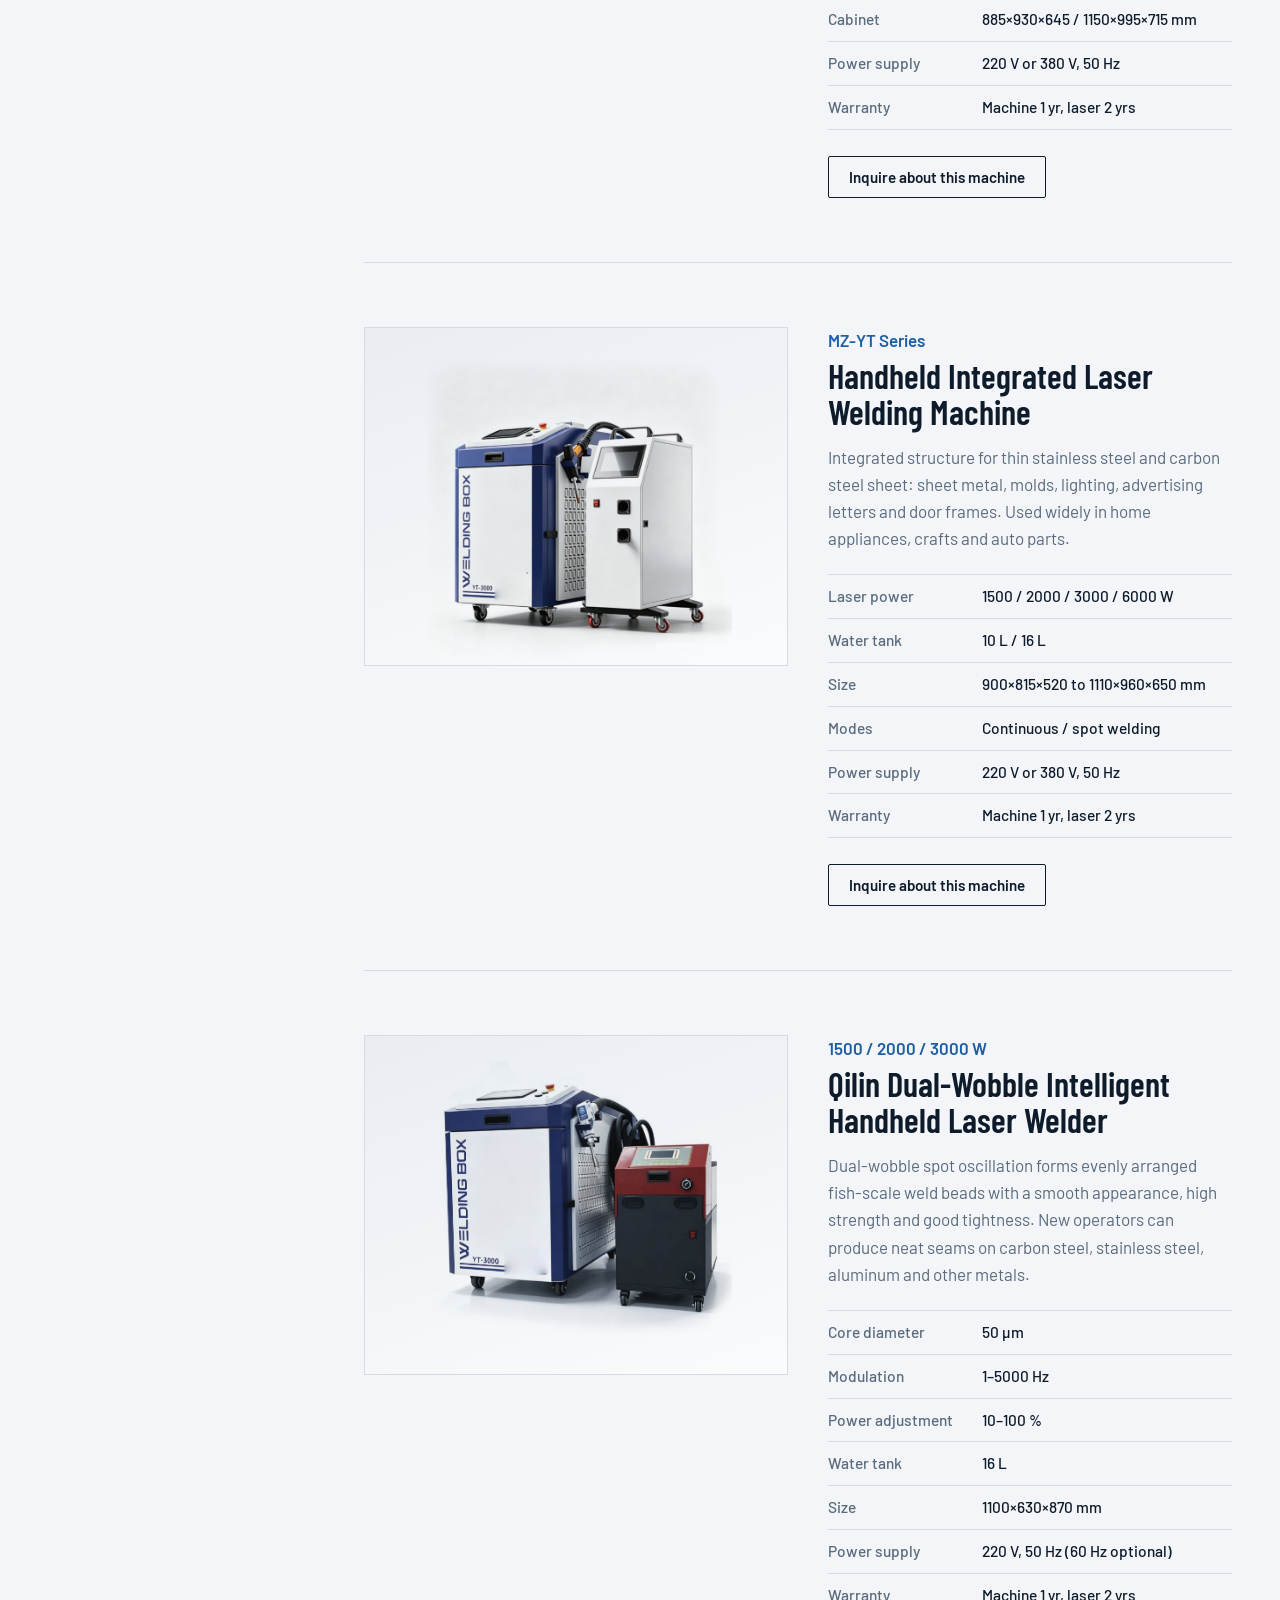
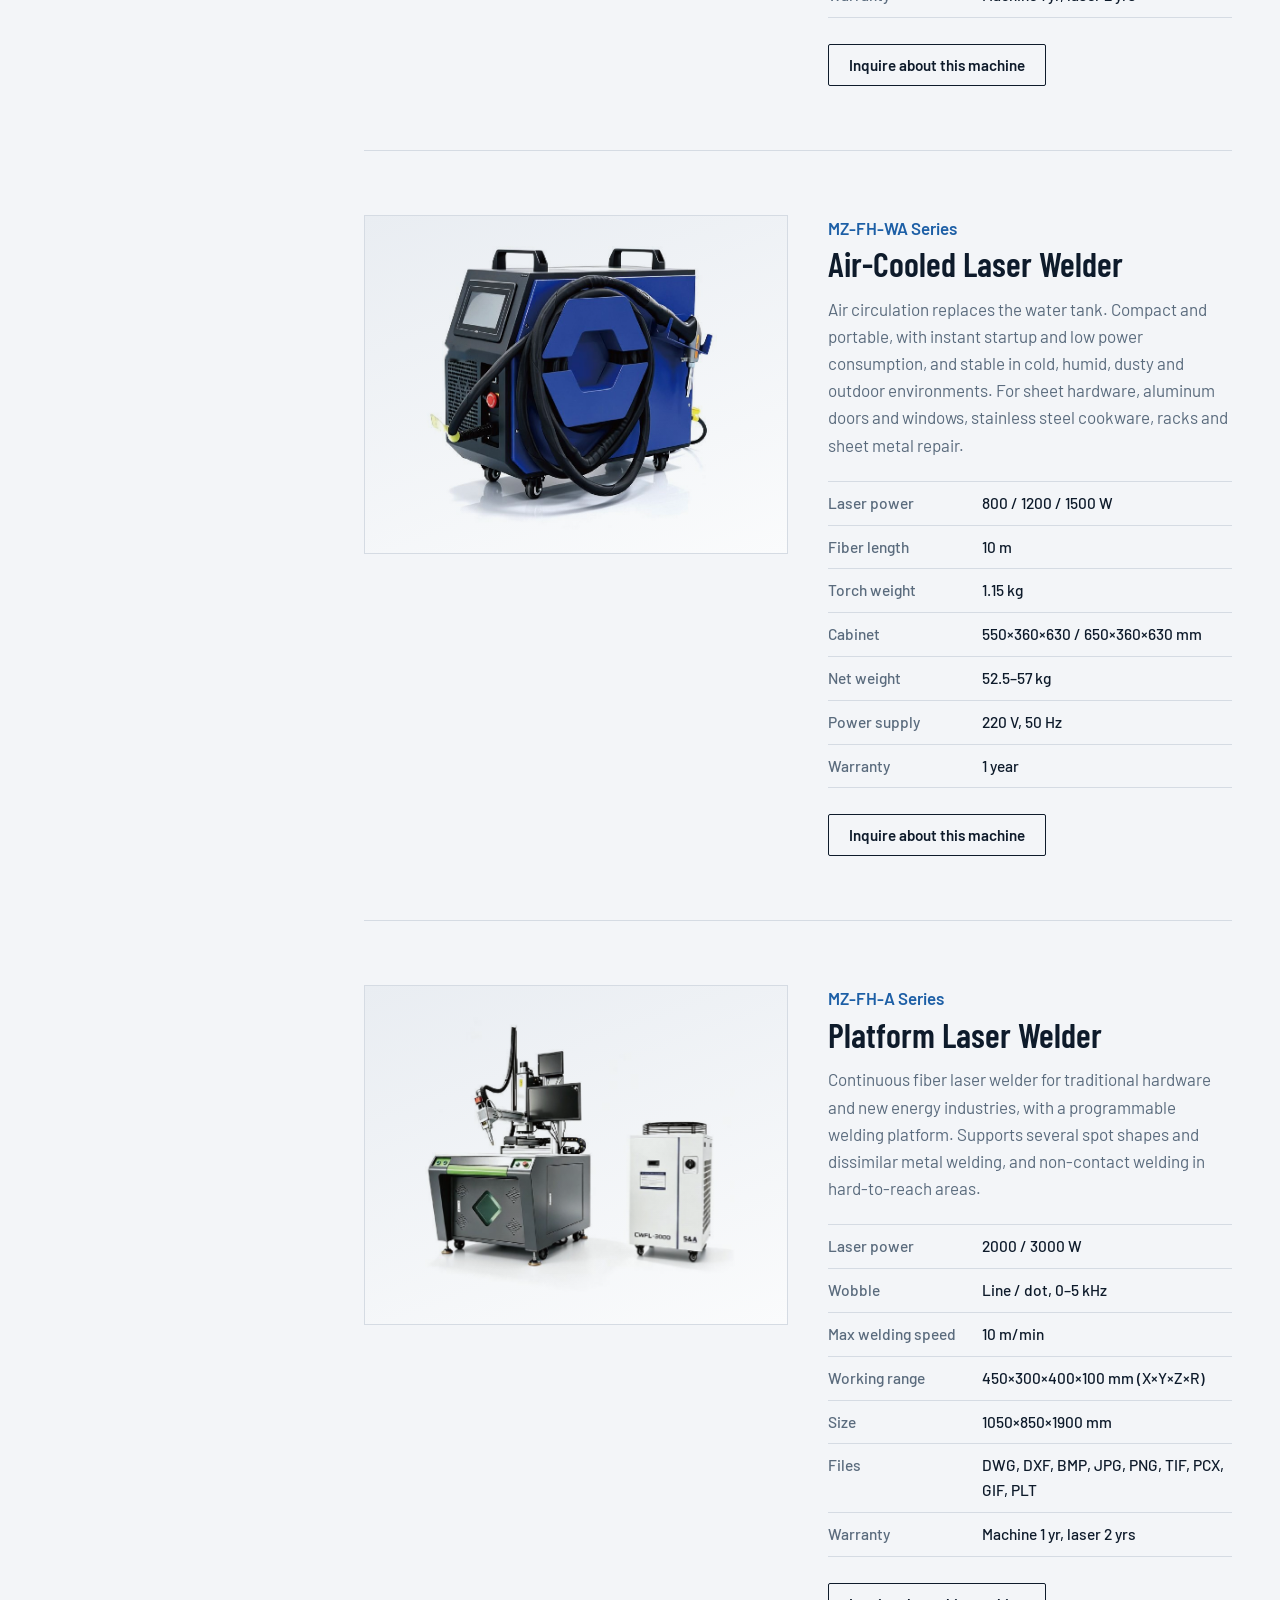
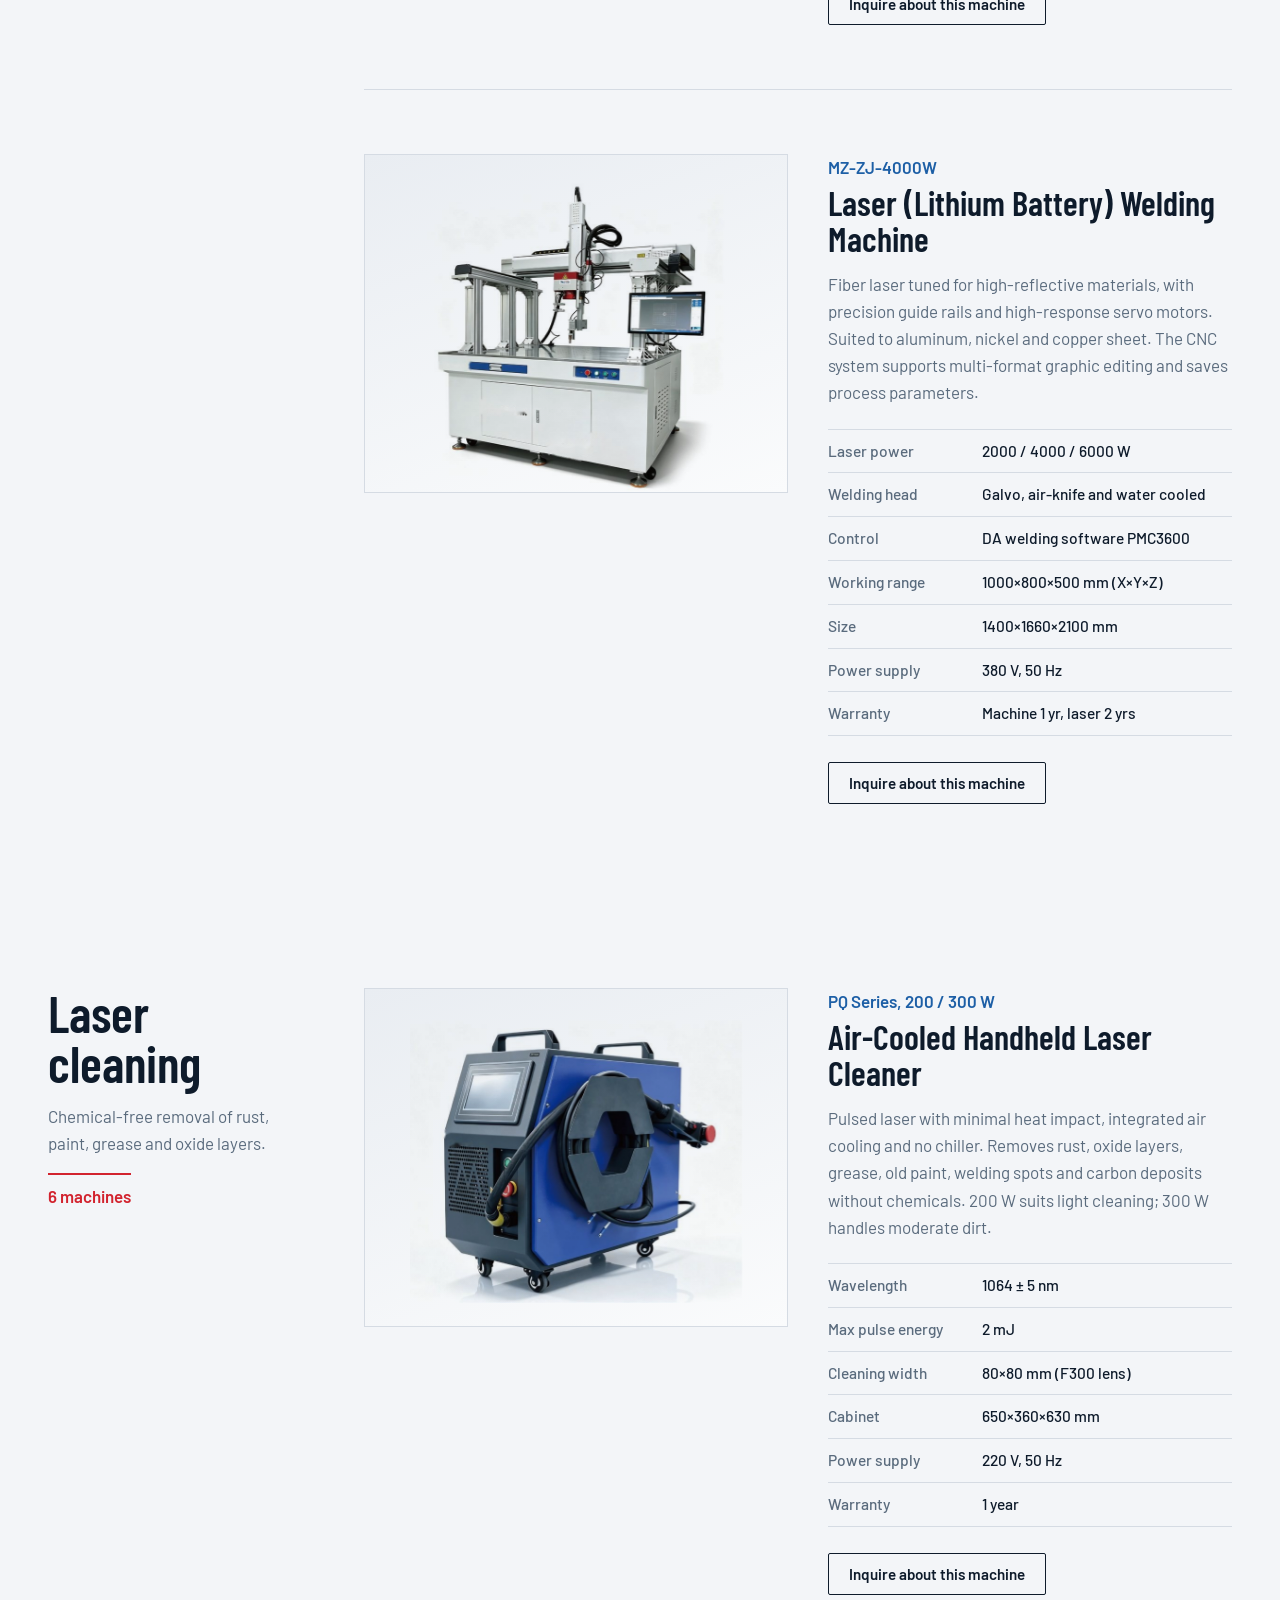
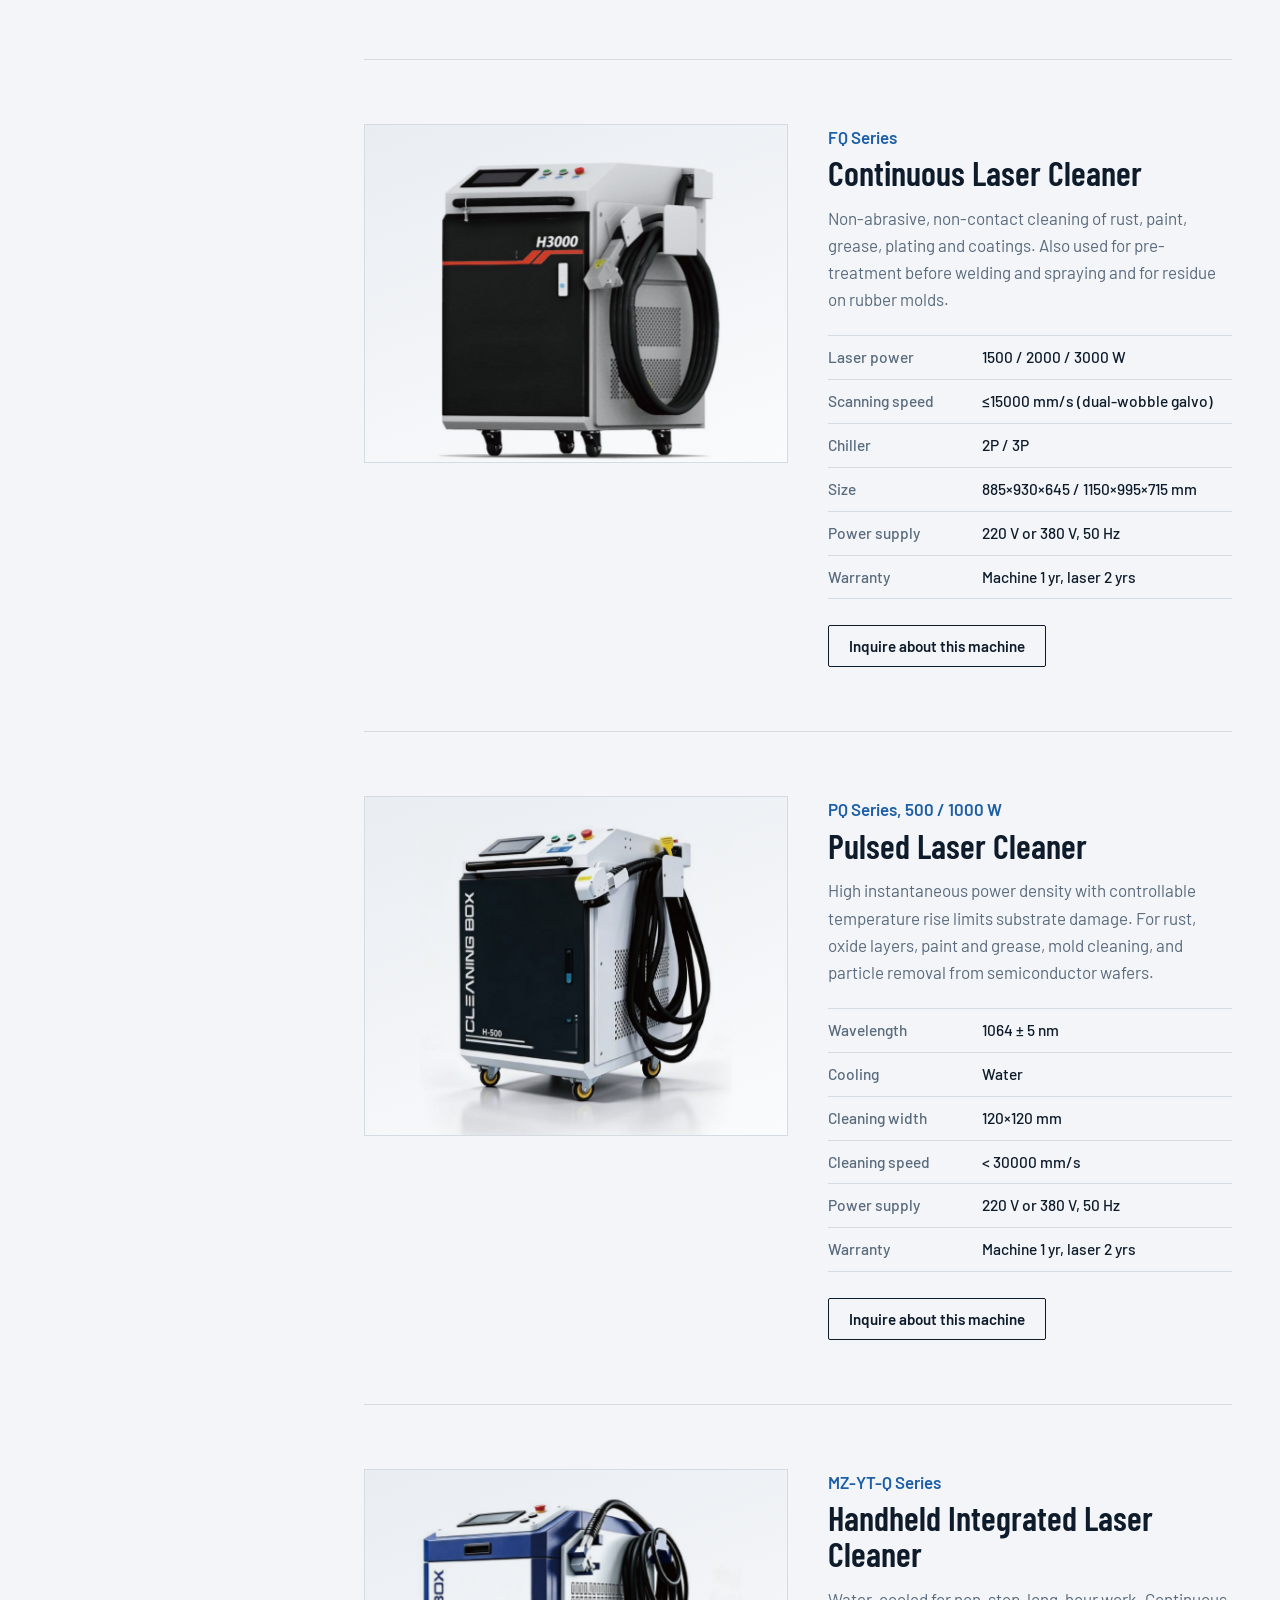
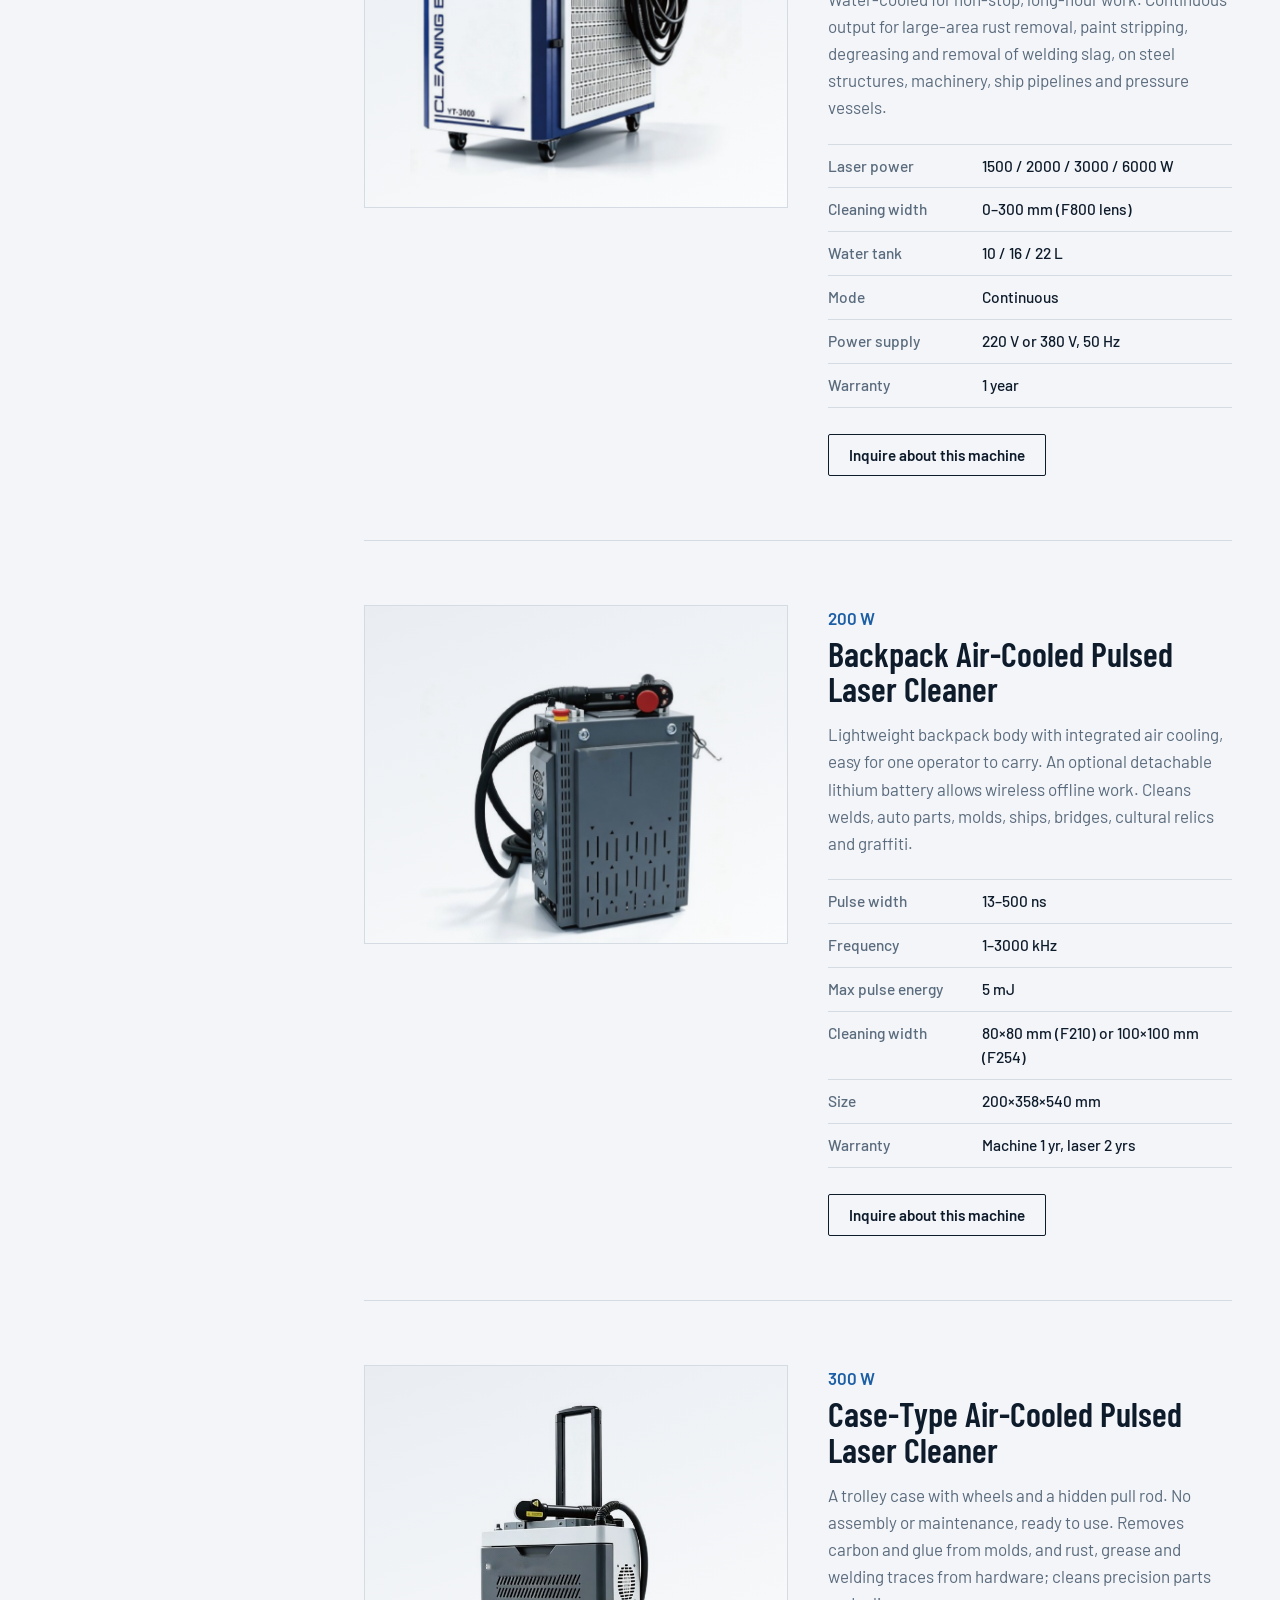
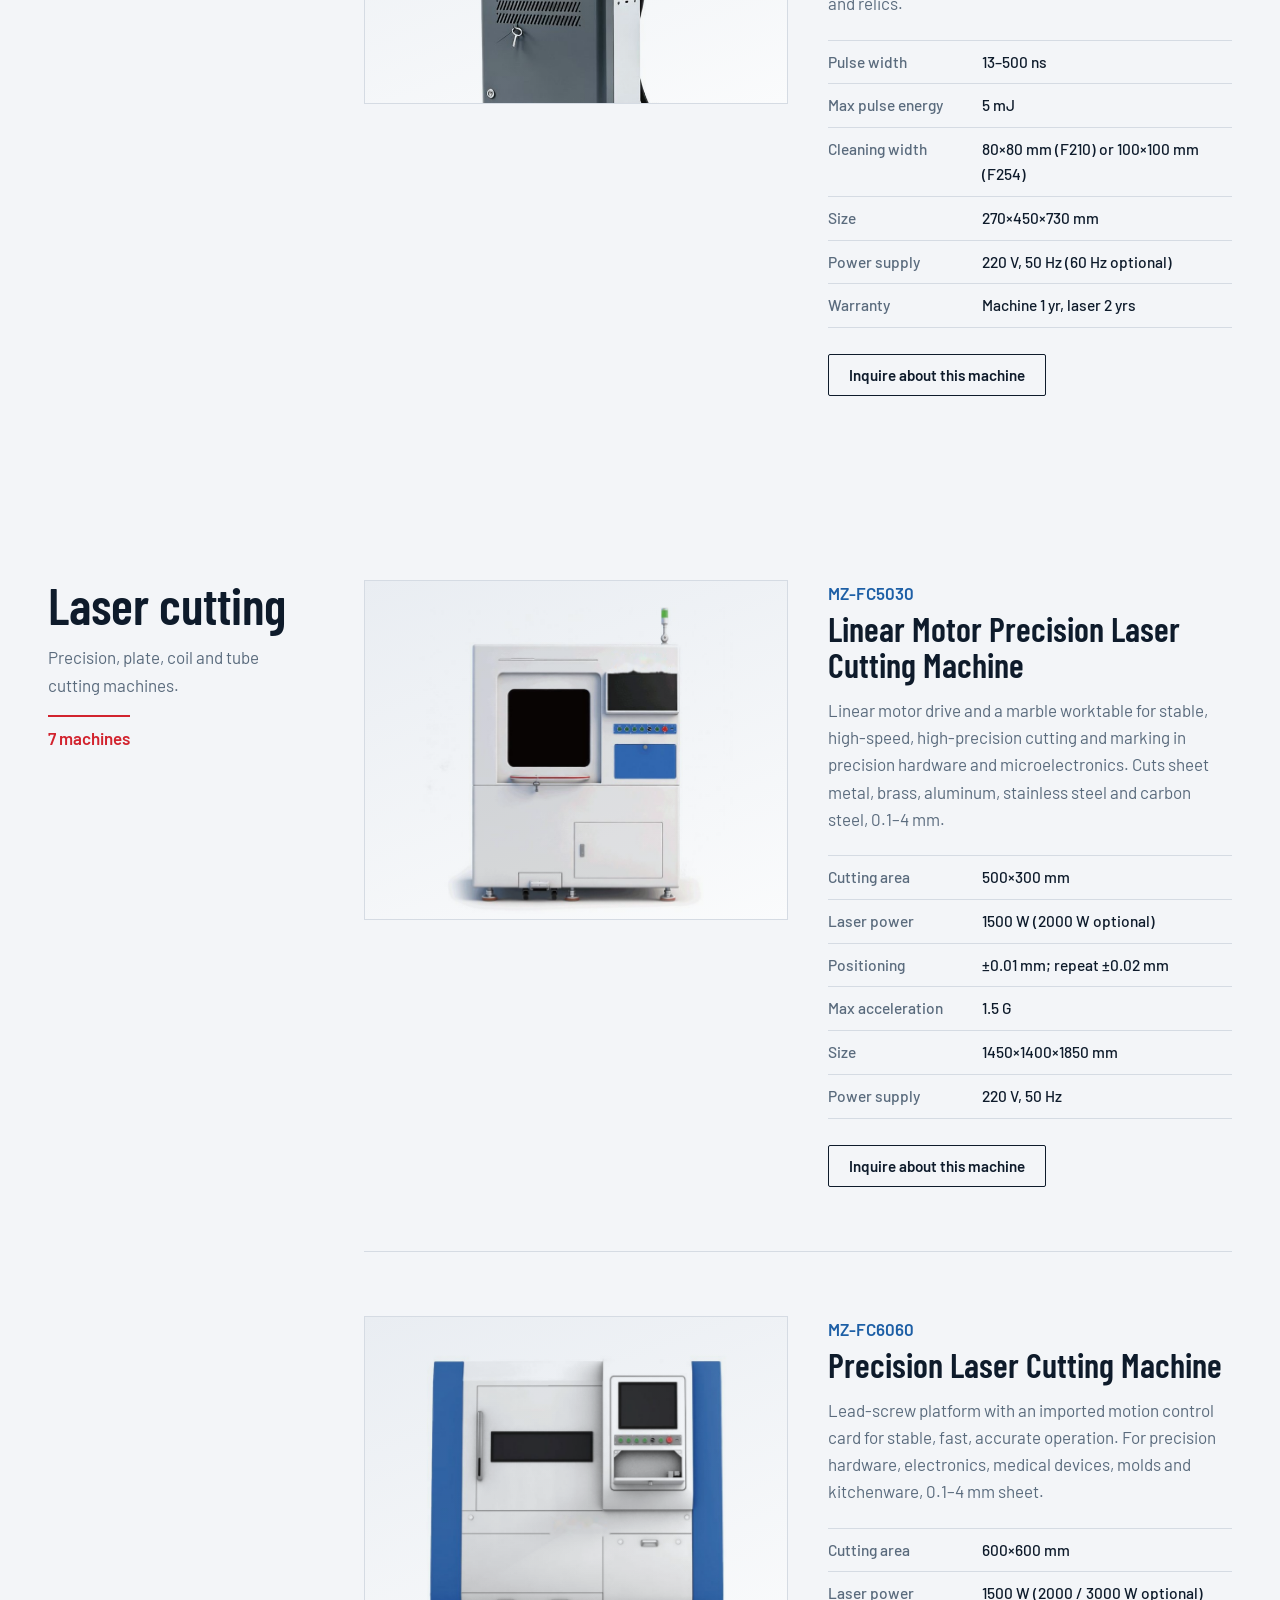
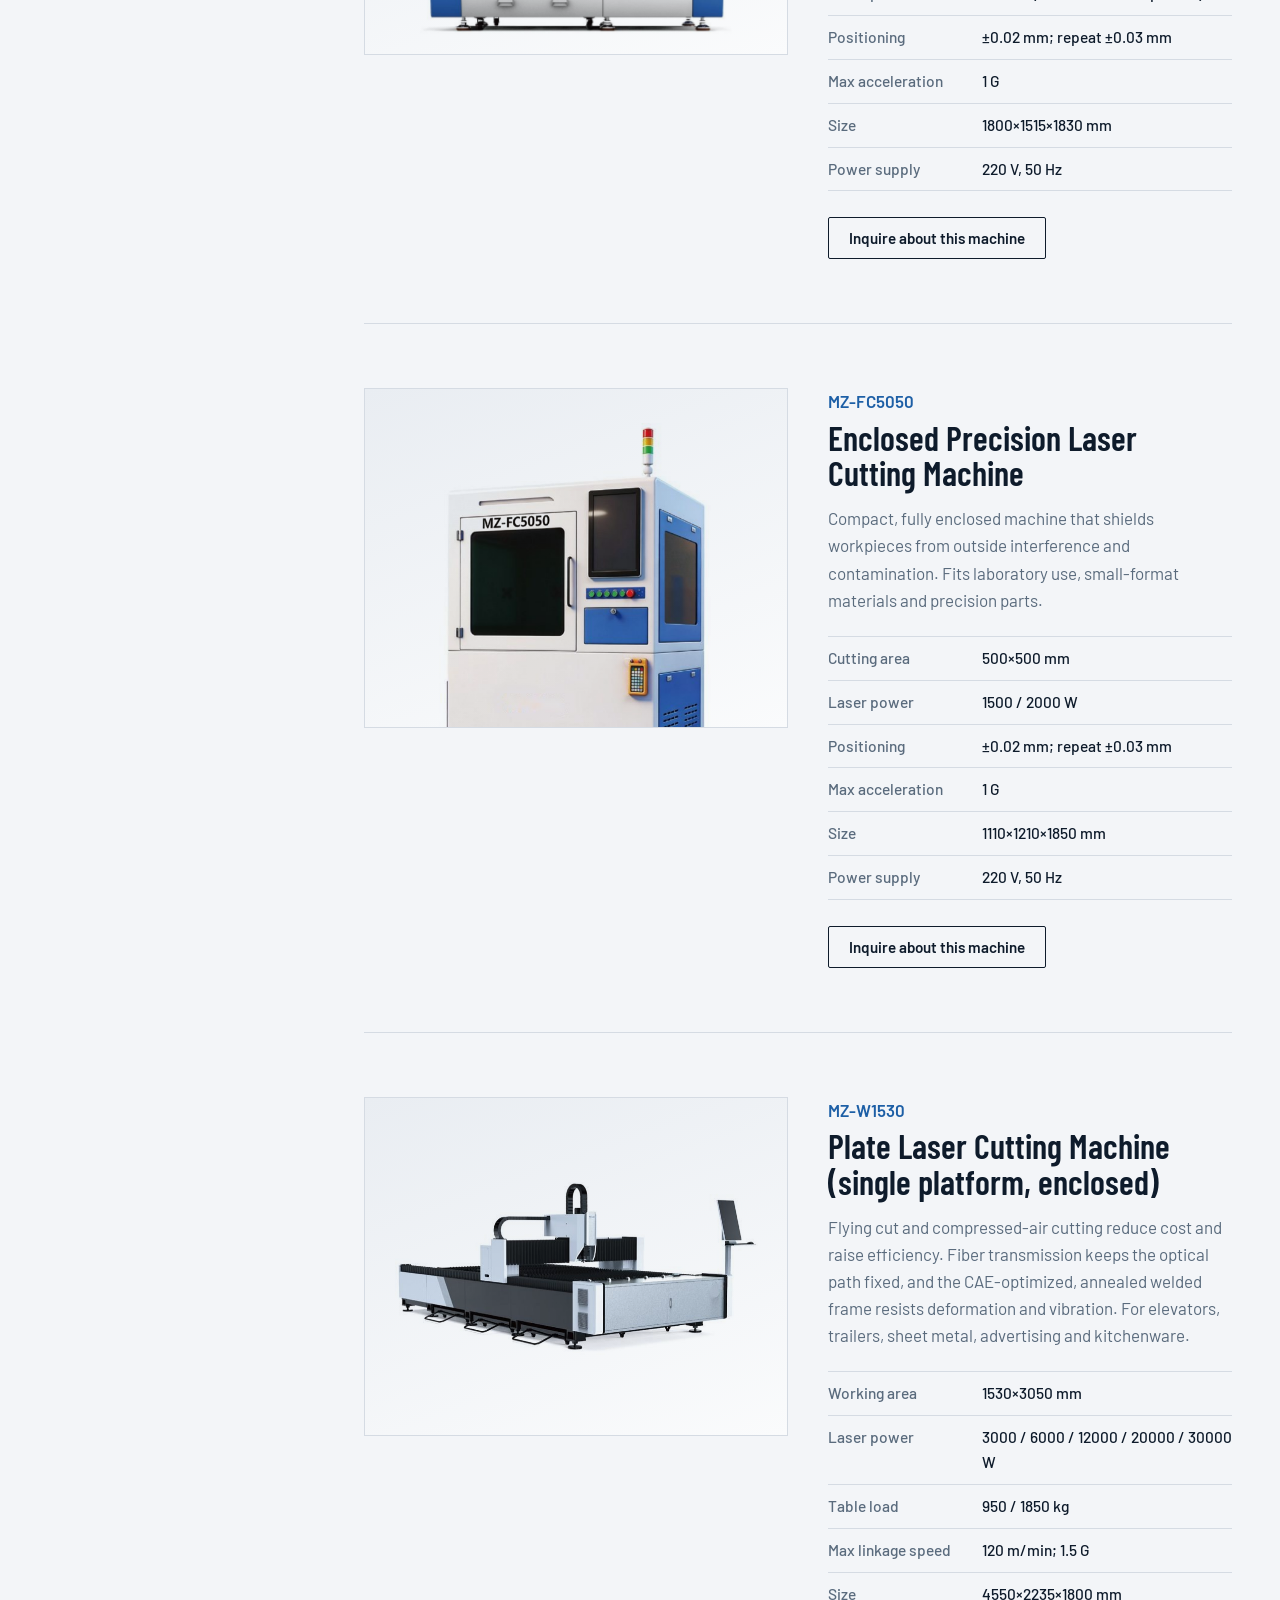
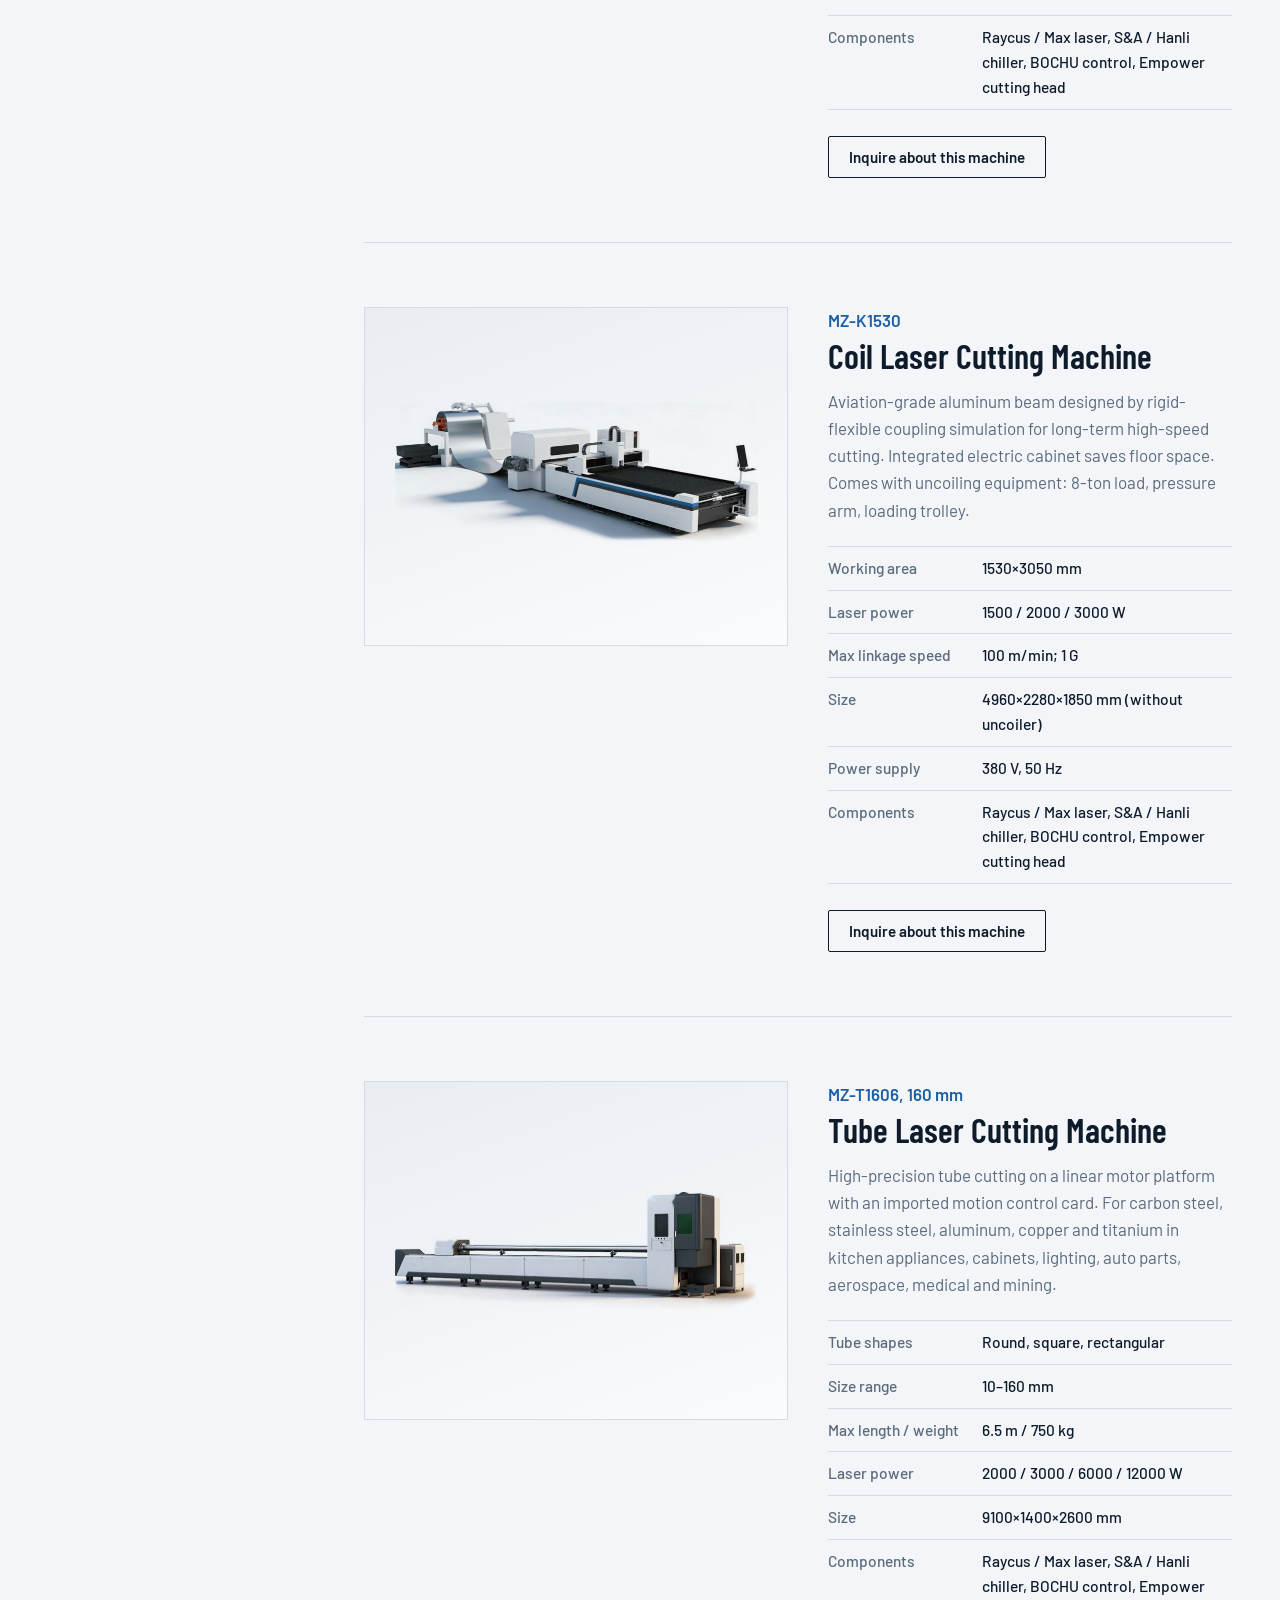
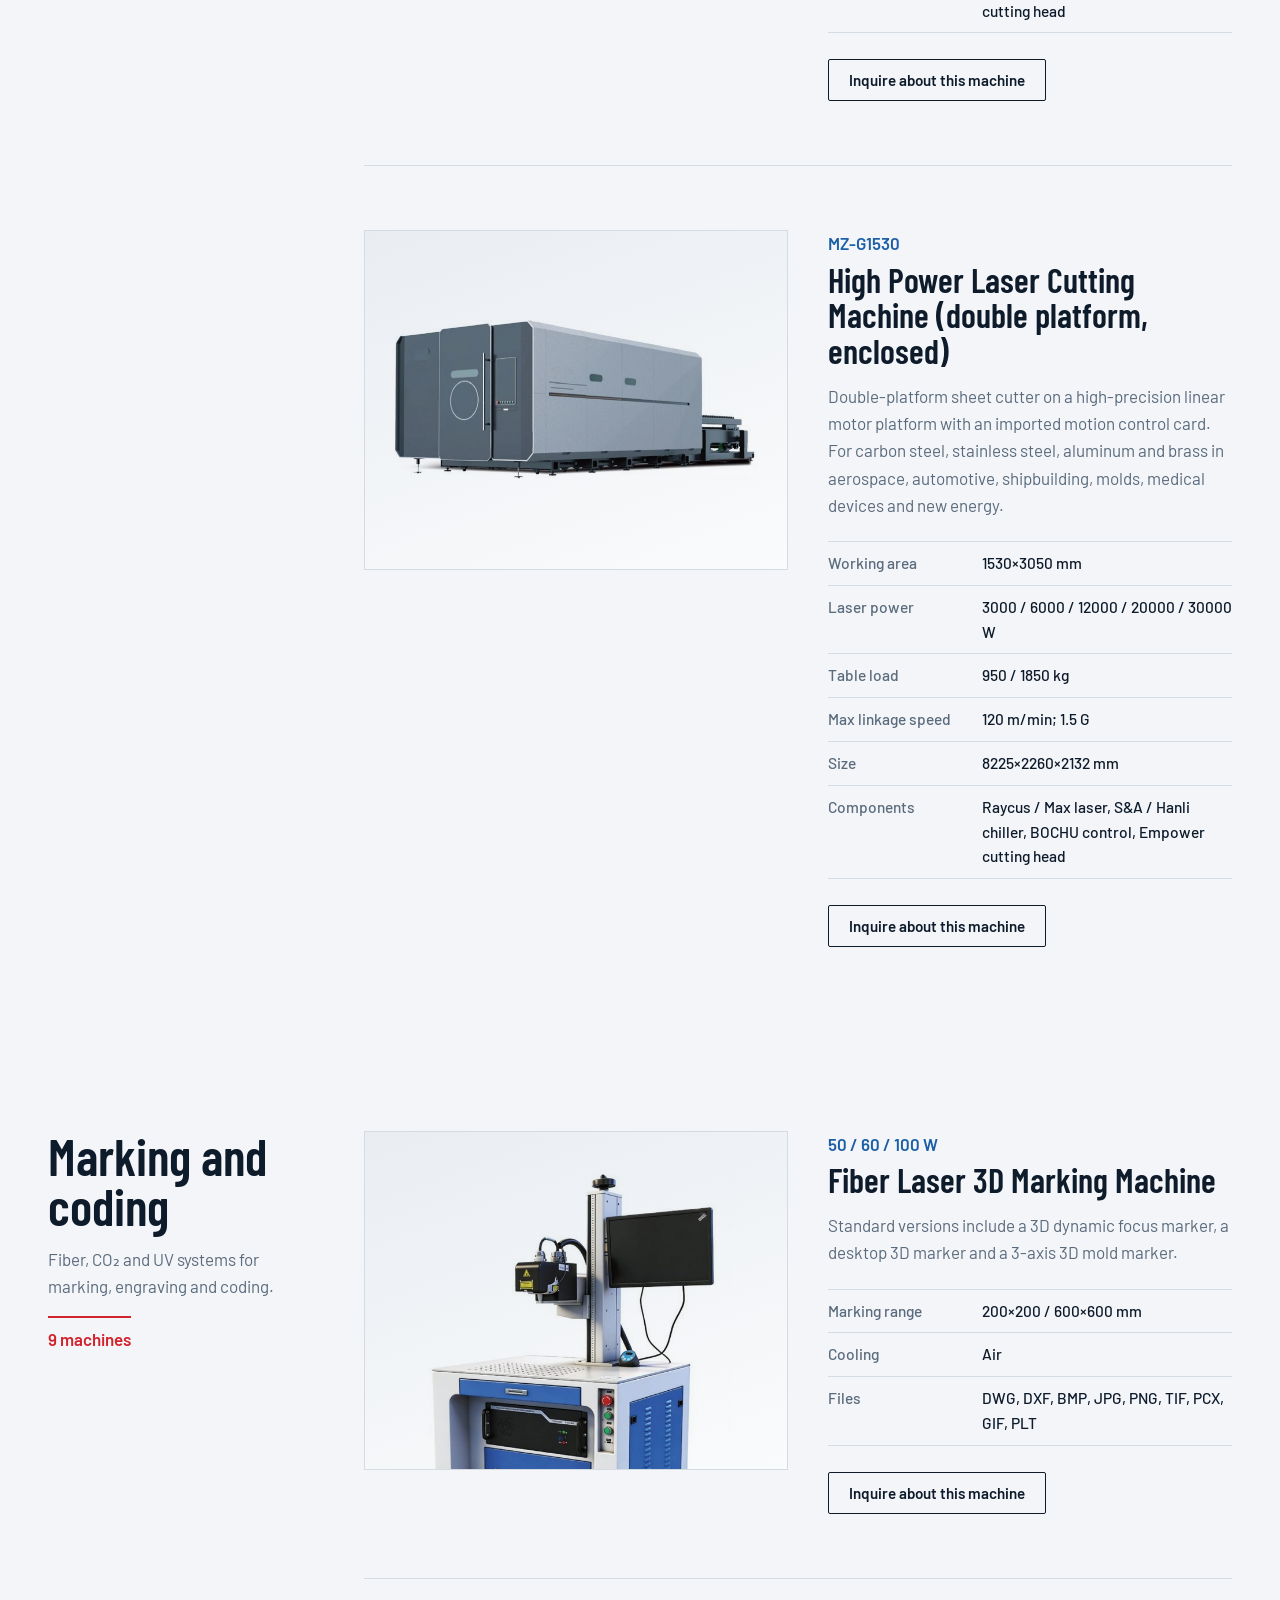
==== commit 496ca26c: "Replace FORTIS hardware site with VANTERA laser welding site" ====
--- a/index.html
+++ b/index.html
@@ -1,349 +1,267 @@
 <!DOCTYPE html>
 <html lang="en">
 <head>
-<meta charset="UTF-8">
-<meta name="viewport" content="width=device-width, initial-scale=1.0">
-<title>Fortis Hardware — China Door &amp; Window Hardware Manufacturer</title>
-<meta name="description" content="Factory-direct door and window hardware from China. Locks, handles, hinges, closers, floor springs and panic devices. OEM/ODM, low MOQ, export to 50+ countries.">
-<link rel="stylesheet" href="assets/style.css">
+<meta charset="utf-8">
+<meta name="viewport" content="width=device-width, initial-scale=1, viewport-fit=cover">
+<title>VANTERA – Laser welding, cleaning, cutting and marking machines</title>
+<meta name="description" content="Handheld and platform laser welders, laser cleaners, precision, plate and tube cutters, marking and coding machines, and custom non-standard builds.">
+<link rel="icon" href="data:image/svg+xml,%3Csvg xmlns=%27http://www.w3.org/2000/svg%27 viewBox=%270 0 100 100%27%3E%3Ctext y=%27.9em%27 font-size=%2790%27%3E%F0%9F%94%86%3C/text%3E%3C/svg%3E">
+<link rel="preconnect" href="https://fonts.googleapis.com">
+<link rel="preconnect" href="https://fonts.gstatic.com" crossorigin>
+<link href="https://fonts.googleapis.com/css2?family=Barlow:wght@400;500;600&family=Barlow+Condensed:wght@500;600;700&display=swap" rel="stylesheet">
+<style>
+:root{
+  box-sizing:border-box;
+  padding-top:env(safe-area-inset-top,0px);
+  padding-bottom:env(safe-area-inset-bottom,0px);
+  --bg:#F3F5F8;--panel:#FFFFFF;--ink:#0E1B2B;--muted:#5A6B7D;--line:#D5DBE3;
+  --navy:#07111E;--blue:#1D5FA6;--red:#D2232E;--shot:linear-gradient(160deg,#E9EDF2,#FAFBFC);
+  --display:"Barlow Condensed","Arial Narrow",Arial,sans-serif;
+  --text:"Barlow",system-ui,-apple-system,"Segoe UI",Arial,sans-serif;
+}
+@media (prefers-color-scheme:dark){
+  :root:not([data-theme="light"]){color-scheme:dark;--bg:#0A121C;--panel:#101B28;--ink:#E8EDF2;--muted:#9AA9B8;--line:#22324A;--blue:#6AAEF0;--navy:#050C15}
+}
+:root[data-theme="dark"]{color-scheme:dark;--bg:#0A121C;--panel:#101B28;--ink:#E8EDF2;--muted:#9AA9B8;--line:#22324A;--blue:#6AAEF0;--navy:#050C15}
+html{scroll-padding-top:calc(env(safe-area-inset-top,0px) + 76px);scroll-behavior:smooth}
+*,*::before,*::after{box-sizing:inherit}
+body{margin:0;background:var(--bg);color:var(--ink);font:400 17px/1.6 var(--text);-webkit-font-smoothing:antialiased}
+body::before{content:"";position:fixed;inset:0 0 auto;height:env(safe-area-inset-top,0px);background:var(--navy);z-index:20}
+img{max-width:100%;display:block}
+a{color:inherit}
+:focus-visible{outline:3px solid #6AAEF0;outline-offset:3px}
+.wrap{max-width:1240px;margin:0 auto;padding:0 28px}
+header{position:sticky;top:env(safe-area-inset-top,0px);z-index:21;background:var(--navy);color:#fff;border-bottom:1px solid rgba(255,255,255,.08)}
+header .wrap{display:flex;align-items:center;justify-content:space-between;gap:24px;height:68px}
+.logo{font:700 1.65rem/1 var(--display);letter-spacing:.14em;text-decoration:none;display:flex;align-items:center;gap:10px}
+.logo::before{content:"";width:4px;height:22px;background:var(--red)}
+.logo span{font-weight:500;color:rgba(255,255,255,.62)}
+nav{display:flex;gap:26px;overflow-x:auto;scrollbar-width:none}
+nav a{font-weight:500;text-decoration:none;white-space:nowrap;color:rgba(255,255,255,.66);padding:6px 0;border-bottom:2px solid transparent;transition:color .2s,border-color .2s}
+nav a:hover,nav a.on{color:#fff;border-color:var(--red)}
+.hero{background:var(--navy);color:#fff;overflow:hidden}
+.hero .wrap{display:grid;grid-template-columns:1fr 1fr;min-height:640px;padding:0}
+.hero-copy{padding:88px 56px 80px max(28px,calc((100vw - 1240px)/2 + 28px));display:flex;flex-direction:column;justify-content:center}
+h1{font:600 clamp(3rem,6.2vw,5.4rem)/.92 var(--display);margin:0 0 26px;letter-spacing:-.005em}
+.hero-copy p{max-width:46ch;color:rgba(255,255,255,.7);font-size:1.15rem;margin:0 0 34px}
+.btns{display:flex;gap:12px;flex-wrap:wrap}
+.btn{font:600 1rem var(--text);padding:14px 26px;border:1.5px solid var(--ink);background:var(--ink);color:var(--bg);text-decoration:none;cursor:pointer;border-radius:2px;transition:background .2s,border-color .2s,color .2s}
+.hero .btn{background:#fff;border-color:#fff;color:var(--navy)}
+.hero .btn.alt{background:transparent;color:#fff;border-color:rgba(255,255,255,.4)}
+.btn:hover{background:var(--red);border-color:var(--red);color:#fff}
+.hero .btn.alt:hover{border-color:var(--red)}
+.stage{position:relative;background:var(--shot);display:grid;place-items:center;clip-path:inset(0 100% 0 0);animation:reveal 1.5s .3s cubic-bezier(.65,0,.35,1) forwards}
+.stage img{width:88%;max-height:560px;object-fit:contain;mix-blend-mode:multiply}
+.beam{position:absolute;top:0;bottom:0;left:0;width:3px;background:var(--red);box-shadow:0 0 22px 5px rgba(210,35,46,.6);animation:beam 1.5s .3s cubic-bezier(.65,0,.35,1) forwards}
+@keyframes reveal{to{clip-path:inset(0 0 0 0)}}
+@keyframes beam{from{left:0;opacity:1}88%{opacity:1}to{left:100%;opacity:0}}
+@media (prefers-reduced-motion:reduce){.stage{animation:none;clip-path:none}.beam{display:none}html{scroll-behavior:auto}}
+.tiles{display:grid;grid-template-columns:repeat(4,1fr);gap:1px;background:var(--line);border-bottom:1px solid var(--line)}
+.tiles a{background:var(--panel);text-decoration:none;padding:24px 24px 26px;display:block;transition:background .25s}
+.tiles .shot{aspect-ratio:4/3;margin-bottom:16px}
+.tiles h2{font:600 1.7rem/1.1 var(--display);margin:0 0 2px}
+.tiles span{color:var(--muted);font-size:.95rem}
+.tiles a:hover h2{color:var(--red)}
+.shot{background:var(--shot);display:grid;place-items:center;overflow:hidden}
+.shot img{width:86%;height:86%;object-fit:contain;mix-blend-mode:multiply;transition:transform .5s ease}
+a:hover .shot img,.item:hover .shot img{transform:scale(1.04)}
+.cat{padding:96px 0 24px}
+.cat-grid{display:grid;grid-template-columns:260px 1fr;gap:56px}
+.cat aside{position:sticky;top:calc(env(safe-area-inset-top,0px) + 100px);align-self:start}
+.cat h2{font:600 clamp(2.3rem,4vw,3.4rem)/.98 var(--display);margin:0 0 14px}
+.cat aside p{margin:0 0 16px;color:var(--muted)}
+.count{display:inline-block;font-weight:600;color:var(--red);border-top:2px solid var(--red);padding-top:8px}
+.item{display:grid;grid-template-columns:minmax(0,1.05fr) minmax(0,1fr);gap:40px;padding:0 0 64px}
+.item+.item{padding-top:64px;border-top:1px solid var(--line)}
+.item .shot{aspect-ratio:5/4;align-self:start;border:1px solid var(--line)}
+.model{color:var(--blue);font-weight:600;margin:0 0 4px}
+.item h3{font:600 2.15rem/1.04 var(--display);margin:0 0 14px}
+.item p.d{margin:0 0 22px;color:var(--muted)}
+table{width:100%;border-collapse:collapse;margin:0 0 26px;font-size:.97rem}
+th,td{text-align:left;padding:9px 0;border-top:1px solid var(--line);vertical-align:top}
+th{font-weight:500;color:var(--muted);width:38%;padding-right:16px}
+td{font-weight:500}
+tr:last-child th,tr:last-child td{border-bottom:1px solid var(--line)}
+.btn.sm{padding:11px 20px;font-size:.95rem;background:transparent;color:var(--ink)}
+.gallery{display:grid;grid-template-columns:repeat(auto-fill,minmax(200px,1fr));gap:20px;padding:32px 0 8px}
+.gallery figure{margin:0}
+.gallery .shot{aspect-ratio:4/5;border:1px solid var(--line)}
+.gallery figcaption{font-weight:500;margin-top:10px}
+.custom{padding:96px 0 24px;border-top:1px solid var(--line);margin-top:48px}
+.custom h2{font:600 clamp(2.3rem,4vw,3.4rem)/.98 var(--display);margin:0 0 14px}
+.custom p{max-width:64ch;color:var(--muted);margin:0}
+#inquiry{margin-top:96px;background:var(--navy);color:#fff;padding:96px 0}
+#inquiry .wrap{display:grid;grid-template-columns:.85fr 1.15fr;gap:72px}
+#inquiry h2{font:600 clamp(2.4rem,4.4vw,3.8rem)/.96 var(--display);margin:0 0 18px}
+#inquiry p{color:rgba(255,255,255,.7);margin:0 0 28px;max-width:44ch}
+.contact{display:grid;gap:18px}
+.contact a{display:block;text-decoration:none;border-top:1px solid rgba(255,255,255,.18);padding-top:12px}
+.contact small{display:block;color:rgba(255,255,255,.55);font-size:.9rem}
+.contact b{font:600 1.55rem/1.2 var(--display);letter-spacing:.02em}
+.contact a:hover b{color:#ff6b74}
+form{display:grid;gap:16px}
+label{display:grid;gap:6px;font-weight:500;color:rgba(255,255,255,.85)}
+input,select,textarea{font:inherit;color:#fff;background:rgba(255,255,255,.06);border:1px solid rgba(255,255,255,.22);border-radius:2px;padding:12px 14px;width:100%}
+select option,select optgroup{color:#0E1B2B}
+textarea{min-height:130px;resize:vertical}
+input::placeholder,textarea::placeholder{color:rgba(255,255,255,.4)}
+.row{display:grid;grid-template-columns:1fr 1fr;gap:16px}
+#inquiry .btn{background:var(--red);border-color:var(--red);color:#fff}
+#inquiry .btn:hover{background:#fff;border-color:#fff;color:var(--navy)}
+#status{min-height:1.5em;color:rgba(255,255,255,.7)}
+footer{background:var(--navy);color:rgba(255,255,255,.5);padding:26px 0 34px;font-size:.92rem;border-top:1px solid rgba(255,255,255,.08)}
+.wa{position:fixed;right:20px;bottom:calc(env(safe-area-inset-bottom,0px) + 20px);z-index:22;background:#25D366;color:#06260F;font-weight:600;text-decoration:none;padding:12px 20px;border-radius:999px;box-shadow:0 8px 24px rgba(0,0,0,.28)}
+@media (max-width:960px){
+  .hero .wrap{grid-template-columns:1fr;min-height:0}
+  .hero-copy{padding:56px 28px 44px}
+  .stage{min-height:340px}
+  .tiles{grid-template-columns:repeat(2,1fr)}
+  .cat{padding-top:64px}
+  .cat-grid,#inquiry .wrap{grid-template-columns:1fr;gap:28px}
+  .cat aside{position:static}
+  .item{grid-template-columns:1fr;gap:22px}
+  .row{grid-template-columns:1fr}
+  #inquiry{padding:64px 0}
+}
+</style>
 </head>
 <body>
-
-<header class="topbar">
-  <div class="wrap">
-    <a href="index.html" class="logo">FORTIS<span class="mark">•</span>HARDWARE</a>
-    <nav class="nav" id="nav">
-      <a href="index.html" class="current">Home</a>
-      <a href="products.html">Products</a>
-      <a href="about.html">Factory &amp; OEM</a>
-      <a href="contact.html">Contact</a>
-    </nav>
-    <div class="nav-actions">
-      <a href="https://www.facebook.com/profile.php?id=61591770881299" class="btn btn-ghost" style="padding:11px 12px;" aria-label="Facebook"><svg width="18" height="18" viewBox="0 0 24 24" fill="currentColor"><path d="M22 12a10 10 0 1 0-11.6 9.9v-7H7.9V12h2.5V9.8c0-2.5 1.5-3.9 3.8-3.9 1.1 0 2.2.2 2.2.2v2.5h-1.3c-1.2 0-1.6.8-1.6 1.6V12h2.8l-.4 2.9h-2.4v7A10 10 0 0 0 22 12Z"/></svg></a>
-      <a href="https://wa.me/8615333835149" class="btn btn-ghost">WhatsApp</a>
-      <a href="contact.html" class="btn btn-brass">Request a Quote</a>
-      <button class="nav-toggle" id="navToggle" aria-label="Toggle menu" aria-expanded="false">
-        <svg width="22" height="22" viewBox="0 0 22 22"><line x1="2" y1="6" x2="20" y2="6" stroke="currentColor" stroke-width="1.6"/><line x1="2" y1="11" x2="20" y2="11" stroke="currentColor" stroke-width="1.6"/><line x1="2" y1="16" x2="20" y2="16" stroke="currentColor" stroke-width="1.6"/></svg>
-      </button>
+<header><div class="wrap">
+  <a class="logo" href="#top">VANTERA</a>
+  <nav aria-label="Sections"><a href="#welding">Welding</a><a href="#cleaning">Cleaning</a><a href="#cutting">Cutting</a><a href="#marking">Marking</a><a href="#custom">Custom</a><a href="#inquiry">Contact</a></nav>
+</div></header>
+
+<main id="top">
+<section class="hero"><div class="wrap">
+  <div class="hero-copy">
+    <h1>Laser welding, cleaning, cutting and marking machines</h1>
+    <p>Handheld and platform welders, rust and paint cleaners, precision, plate and tube cutters, and marking systems: 28 machines across four processes, plus custom non-standard builds.</p>
+    <div class="btns"><a class="btn" href="#welding">Browse machines</a><a class="btn alt" id="hero-wa" href="#inquiry">Chat on WhatsApp</a></div>
+  </div>
+  <div class="stage"><img id="hero-img" alt="H3000 handheld laser welding machine"><i class="beam"></i></div>
+</div></section>
+<nav class="tiles" id="tiles" aria-label="Machine categories"></nav>
+
+<div id="catalog"></div>
+
+<section class="custom" id="custom"><div class="wrap">
+  <h2>Custom non-standard solutions</h2>
+  <p>For special materials, complex processes and individual demands, we design hardware or integrated software and hardware systems around the material, the processing goal, the cost and the working conditions on site.</p>
+  <div class="gallery" id="gallery"></div>
+</div></section>
+</main>
+
+<section id="inquiry"><div class="wrap">
+  <div>
+    <h2>Tell us what you need to weld, clean, cut or mark</h2>
+    <p>Send the material, thickness or part and the model you are looking at. We reply with a recommendation and a quotation.</p>
+    <div class="contact">
+      <a href="mailto:alex@fortishardware.cn"><small>Email</small><b>alex@fortishardware.cn</b></a>
+      <a href="https://wa.me/8615333835149" target="_blank" rel="noopener"><small>WhatsApp</small><b>+86 153 3383 5149</b></a>
     </div>
   </div>
-</header>
-
-<section class="hero" style="border-bottom:1px solid var(--line);padding:0;">
-  <div class="wrap">
-    <div>
-      <div class="eyebrow-line"><span class="tick"></span><span>Guangzhou, China — factory direct since 2013</span></div>
-      <h1>Door hardware built to <em>the drawing</em>, not the catalog photo.</h1>
-      <p class="lede">We manufacture locks, handles, hinges, closers and floor springs for importers and contractors in 50+ countries. Send your spec — we cut the tooling, not corners.</p>
-      <div class="cta-row">
-        <a href="contact.html" class="btn btn-brass">Get a Quote</a>
-        <a href="products.html" class="btn btn-ghost">Browse the Range</a>
-      </div>
-      <div class="facts">
-        <div class="fact"><b>50+</b><span>Countries shipped to</span></div>
-        <div class="fact"><b>No MOQ</b><span>Trial orders welcome</span></div>
-        <div class="fact"><b>7–15 days</b><span>Sample turnaround</span></div>
-      </div>
+  <form id="form">
+    <div class="row">
+      <label>Name<input name="name" required autocomplete="name"></label>
+      <label>Email<input name="email" type="email" required autocomplete="email"></label>
     </div>
-    <div class="hero-art">
-      <svg viewBox="0 0 460 420" xmlns="http://www.w3.org/2000/svg">
-        <!-- mortise lock body schematic -->
-        <rect class="schematic fill-a" x="90" y="60" width="150" height="230" rx="4"/>
-        <circle class="schematic" cx="165" cy="130" r="26"/>
-        <circle class="schematic fill-a" cx="165" cy="130" r="7"/>
-        <rect class="schematic" x="150" y="190" width="30" height="60" rx="3"/>
-        <line class="schematic" x1="90" y1="220" x2="30" y2="220"/>
-        <rect class="schematic fill-a" x="30" y="205" width="14" height="30"/>
-        <!-- dimension lines -->
-        <line class="dim" x1="90" y1="320" x2="240" y2="320"/>
-        <line class="dim" x1="90" y1="312" x2="90" y2="328"/>
-        <line class="dim" x1="240" y1="312" x2="240" y2="328"/>
-        <text x="150" y="342">72mm CENTER</text>
-        <line class="dim" x1="270" y1="60" x2="270" y2="290"/>
-        <line class="dim" x1="262" y1="60" x2="278" y2="60"/>
-        <line class="dim" x1="262" y1="290" x2="278" y2="290"/>
-        <text x="285" y="180" transform="rotate(90 285 180)">230mm CASE</text>
-        <text x="90" y="45">MORTISE LOCK BODY — SS304</text>
-        <line class="dim" x1="30" y1="360" x2="360" y2="360" stroke-dasharray="2 3"/>
-        <text x="30" y="378">FORTIS-ML60 · GRADE 1 · REVERSIBLE LATCH</text>
-      </svg>
-    </div>
-  </div>
-</section>
-
-<div class="markets">
-  <div class="wrap">
-    <span class="label">Currently shipping to</span>
-    <div class="list">
-      <span>🇸🇦 Saudi Arabia</span><span>🇦🇪 UAE</span><span>🇶🇦 Qatar</span><span>🇰🇼 Kuwait</span>
-      <span>🇩🇪 Germany</span><span>🇬🇧 UK</span><span>🇺🇸 USA</span><span>🇲🇾 Malaysia</span>
-      <span>🇿🇦 South Africa</span><span>🇧🇷 Brazil</span>
-    </div>
-  </div>
-</div>
-
-<section>
-  <div class="wrap">
-    <div class="section-head">
-      <div>
-        <h2>What you're actually buying from us</h2>
-        <p class="desc">Not a trading company markup. A working foundry, CNC shop and assembly line you can visit or audit.</p>
-      </div>
-      <span class="section-num">01 / Why Fortis</span>
-    </div>
-    <div class="reasons">
-      <div class="reason">
-        <div class="ico"><svg width="30" height="30" viewBox="0 0 30 30"><rect x="4" y="12" width="22" height="14" class="schematic"/><path d="M4 12 L15 4 L26 12" class="schematic"/></svg></div>
-        <h3>Factory, not trading co.</h3>
-        <p>We own the foundry, CNC workshop and assembly lines. You negotiate with the people who actually run the machines.</p>
-      </div>
-      <div class="reason">
-        <div class="ico"><svg width="30" height="30" viewBox="0 0 30 30"><circle cx="15" cy="15" r="10" class="schematic"/><path d="M15 9 L15 15 L20 18" class="schematic"/></svg></div>
-        <h3>7–15 day samples</h3>
-        <p>Real turnaround times, not "soon." You'll have a physical sample in hand before you commit to a container.</p>
-      </div>
-      <div class="reason">
-        <div class="ico"><svg width="30" height="30" viewBox="0 0 30 30"><rect x="6" y="6" width="18" height="18" class="schematic"/><line x1="6" y1="15" x2="24" y2="15" class="schematic"/><line x1="15" y1="6" x2="15" y2="24" class="schematic"/></svg></div>
-        <h3>No MOQ on trial orders</h3>
-        <p>Test a new market or a new SKU without committing to a full container. Scale up once the product proves out.</p>
-      </div>
-      <div class="reason">
-        <div class="ico"><svg width="30" height="30" viewBox="0 0 30 30"><path d="M15 4 L25 9 L25 17 C25 23 20 26 15 27 C10 26 5 23 5 17 L5 9 Z" class="schematic"/></svg></div>
-        <h3>Certified to EU standards</h3>
-        <p>CE, EN 1935, EN 12209 and EN 1125 certificates on file — copies available with every quote on request.</p>
-      </div>
-    </div>
-  </div>
-</section>
-
-<section>
-  <div class="wrap">
-    <div class="section-head">
-      <div>
-        <h2>The product range</h2>
-        <p class="desc">Nine core lines, built around what door and window factories actually re-order.</p>
-      </div>
-      <span class="section-num">02 / Products</span>
-    </div>
-    <div class="cat-grid">
-      <div class="cat-card">
-        <img src="assets/img/lock-cylinder.jpg" alt="Lock cylinder" class="cat-photo">
-        <h3>Door Locks</h3>
-        <div class="sub">Mortise · Cylinder · Smart</div>
-        <div class="tags"><span>SS304</span><span>Grade 1</span><span>60/72mm</span></div>
-        <a href="products.html#locks" class="link">View specs →</a>
-      </div>
-      <div class="cat-card">
-        <img src="assets/img/handle.jpg" alt="Lever door handle" class="cat-photo">
-        <h3>Door Handles</h3>
-        <div class="sub">Lever · Pull · Knob sets</div>
-        <div class="tags"><span>Zinc alloy</span><span>Brushed gold</span><span>PVD</span></div>
-        <a href="products.html#handles" class="link">View specs →</a>
-      </div>
-      <div class="cat-card">
-        <img src="assets/img/hinge.jpg" alt="Concealed hinge" class="cat-photo">
-        <h3>Door Hinges</h3>
-        <div class="sub">Butt · Concealed · Continuous</div>
-        <div class="tags"><span>Fire rated</span><span>Ball bearing</span></div>
-        <a href="products.html#hinges" class="link">View specs →</a>
-      </div>
-      <div class="cat-card">
-        <img src="assets/img/closer.jpg" alt="Overhead door closer" class="cat-photo">
-        <h3>Door Closers</h3>
-        <div class="sub">Overhead · Concealed</div>
-        <div class="tags"><span>EN 1154</span><span>Size 3–4</span></div>
-        <a href="products.html#closers" class="link">View specs →</a>
-      </div>
-      <div class="cat-card">
-        <img src="assets/img/floor-spring.jpg" alt="Floor spring pivot box" class="cat-photo">
-        <h3>Floor Springs</h3>
-        <div class="sub">Glass door · Heavy duty</div>
-        <div class="tags"><span>150kg</span><span>EN 1154</span></div>
-        <a href="products.html#floor-springs" class="link">View specs →</a>
-      </div>
-      <div class="cat-card">
-        <div class="cat-icon"><svg width="34" height="34" viewBox="0 0 34 34"><rect x="6" y="6" width="22" height="22" rx="1" class="schematic"/><line x1="9" y1="17" x2="25" y2="17" class="schematic fill-a" stroke-width="3"/></svg></div>
-        <h3>Panic Exit Devices</h3>
-        <div class="sub">Push bar · Fire rated</div>
-        <div class="tags"><span>EN 1125</span><span>SS304</span></div>
-        <a href="products.html#panic" class="link">View specs →</a>
-      </div>
-      <div class="cat-card">
-        <img src="assets/img/stops-seals.jpg" alt="Door stop and weatherstrip seal" class="cat-photo">
-        <h3>Door Stops &amp; Seals</h3>
-        <div class="sub">Floor/wall stops · Weatherstrip · Acoustic</div>
-        <div class="tags"><span>PVC</span><span>Silicone</span></div>
-        <a href="products.html#stops-seals" class="link">View specs →</a>
-      </div>
-      <div class="cat-card">
-        <img src="assets/img/sliding.jpg" alt="Sliding door track and hanger set" class="cat-photo">
-        <h3>Sliding Door Hardware</h3>
-        <div class="sub">Track · Roller · Hanger</div>
-        <div class="tags"><span>Up to 120kg</span></div>
-        <a href="products.html#sliding" class="link">View specs →</a>
-      </div>
-      <div class="cat-card">
-        <img src="assets/img/window.jpg" alt="Window casement handles and hinges" class="cat-photo">
-        <h3>Window Hardware</h3>
-        <div class="sub">Espagnolette · Friction stays · Handles</div>
-        <div class="tags"><span>Casement</span><span>Sliding</span></div>
-        <a href="products.html#window" class="link">View specs →</a>
-      </div>
-    </div>
-  </div>
-</section>
-
-<section style="background:var(--steel-100);">
-  <div class="wrap">
-    <div class="section-head">
-      <div>
-        <h2>How an OEM order actually runs</h2>
-        <p class="desc">From your drawing to your container, in four stages.</p>
-      </div>
-      <span class="section-num">03 / OEM Process</span>
-    </div>
-    <div class="steps">
-      <div class="step">
-        <span class="n">01</span>
-        <h4>Spec &amp; sample</h4>
-        <p>Send your drawing, finish reference or a competitor's part. We quote and produce a sample in 7–15 days.</p>
-      </div>
-      <div class="step">
-        <span class="n">02</span>
-        <h4>Trial order</h4>
-        <p>Confirm fit and finish on a 100–500 pc trial run before committing to full production tooling.</p>
-      </div>
-      <div class="step">
-        <span class="n">03</span>
-        <h4>Production &amp; QC</h4>
-        <p>Full run with in-line inspection. Third-party SGS inspection available before goods leave the factory.</p>
-      </div>
-      <div class="step">
-        <span class="n">04</span>
-        <h4>Export documentation</h4>
-        <p>Compliance paperwork prepared for your destination market — SASO, GCC, CE — before the container is booked.</p>
-      </div>
-    </div>
-  </div>
-</section>
-
-<section>
-  <div class="wrap">
-    <div class="section-head">
-      <div>
-        <h2>Certifications we hold</h2>
-        <p class="desc">Current certificates available on request — ask for a copy with your inquiry.</p>
-      </div>
-      <span class="section-num">04 / Compliance</span>
-    </div>
-    <div class="certs">
-      <div class="cert-badge"><span class="dot"></span><div><b>CE</b><span>Certified</span></div></div>
-      <div class="cert-badge"><span class="dot"></span><div><b>EN 1935</b><span>Hinges</span></div></div>
-      <div class="cert-badge"><span class="dot"></span><div><b>EN 12209</b><span>Locks</span></div></div>
-      <div class="cert-badge"><span class="dot"></span><div><b>EN 1125</b><span>Panic exit devices</span></div></div>
-    </div>
-  </div>
-</section>
-
-<section>
-  <div class="wrap">
-    <div class="section-head">
-      <div>
-        <h2>Ordering &amp; payment</h2>
-        <p class="desc">The questions buyers usually ask before the first order.</p>
-      </div>
-      <span class="section-num">05 / FAQ</span>
-    </div>
-    <div class="faq">
-      <details class="faq-item" open>
-        <summary>What's the minimum order quantity?<span class="plus">+</span></summary>
-        <div class="a">No fixed MOQ on trial orders — we'll quote whatever quantity you need to test a SKU or a new market, then scale up once it proves out.</div>
-      </details>
-      <details class="faq-item">
-        <summary>How long does a sample take?<span class="plus">+</span></summary>
-        <div class="a">7–15 days from a confirmed spec, depending on whether new tooling needs to be cut or an existing mold matches your drawing.</div>
-      </details>
-      <details class="faq-item">
-        <summary>What payment methods do you accept?<span class="plus">+</span></summary>
-        <div class="a">T/T bank transfer and L/C are both supported. Terms are confirmed per order, typically a deposit with balance before shipment.</div>
-      </details>
-      <details class="faq-item">
-        <summary>Can you produce to my own drawing or match a competitor's part?<span class="plus">+</span></summary>
-        <div class="a">Yes — this is the core of our OEM/ODM service. Send a CAD drawing, a physical sample, or a photo with dimensions and we'll quote tooling and lead time. See the full process on the Factory &amp; OEM page.</div>
-      </details>
-      <details class="faq-item">
-        <summary>Do you provide certificates with the shipment?<span class="plus">+</span></summary>
-        <div class="a">Copies of our CE, EN 1935, EN 12209 and EN 1125 certificates are available on request with any quote.</div>
-      </details>
-    </div>
-  </div>
-</section>
-
-<section class="tight">
-  <div class="wrap">
-    <div class="section-head">
-      <div><h2>What clients say</h2></div>
-      <span class="section-num">06 / Testimonials</span>
-    </div>
-    <div class="testimonial-slot">
-      <div class="mark">"</div>
-      <p>[ Placeholder — once you have your first shipped order, ask the buyer for a short quote and swap it in here. A real quote from a named contact converts far better than a generic one written for you. ]</p>
-      <div class="who">— Name, title, company (to be added)</div>
-    </div>
-  </div>
-</section>
-
-<section class="cta-band" style="border-bottom:none;">
-  <div class="wrap">
-    <h2>Have a drawing or a part you need matched?</h2>
-    <div class="row">
-      <a href="contact.html" class="btn btn-brass">Get a Quote</a>
-      <a href="https://wa.me/8615333835149" class="btn btn-ghost">Chat on WhatsApp</a>
-    </div>
-  </div>
-</section>
-
-<footer>
-  <div class="wrap">
-    <div class="foot-grid">
-      <div class="foot-about">
-        <div class="logo" style="margin-bottom:14px;">FORTIS<span class="mark">•</span>HARDWARE</div>
-        <p>Factory-direct door and window hardware manufacturer based in Guangzhou, China. OEM/ODM, no minimum order quantity, exporting to 50+ countries.</p>
-      </div>
-      <div>
-        <h5>Products</h5>
-        <ul>
-          <li><a href="products.html#locks">Door Locks</a></li>
-          <li><a href="products.html#handles">Door Handles</a></li>
-          <li><a href="products.html#hinges">Hinges</a></li>
-          <li><a href="products.html#closers">Door Closers</a></li>
-        </ul>
-      </div>
-      <div>
-        <h5>Company</h5>
-        <ul>
-          <li><a href="about.html">Factory</a></li>
-          <li><a href="about.html#oem">OEM Service</a></li>
-          <li><a href="about.html#quality">Quality Control</a></li>
-        </ul>
-      </div>
-      <div>
-        <h5>Contact</h5>
-        <ul>
-          <li><a href="mailto:alex@fortishardware.cn">alex@fortishardware.cn</a></li>
-          <li><a href="tel:+8615333835149">+86 153-3383-5149</a></li>
-          <li><a href="https://wa.me/8615333835149">WhatsApp</a></li>
-          <li><a href="https://www.facebook.com/profile.php?id=61591770881299">Facebook</a></li>
-        </ul>
-      </div>
-    </div>
-    <div class="foot-bottom">
-      <span>© 2026 Fortis Hardware. Guangzhou, China.</span>
-      <span>Built for factory-direct exporters.</span>
-    </div>
-  </div>
-</footer>
-
-<script src="assets/main.js"></script>
+    <label>Machine<select name="product" id="product"></select></label>
+    <label>Your application<textarea name="msg" placeholder="Material, thickness, parts, daily volume…"></textarea></label>
+    <div class="btns"><button class="btn" type="submit">Send inquiry</button></div>
+    <div id="status" role="status" aria-live="polite"></div>
+  </form>
+</div></section>
+
+<footer><div class="wrap">© VANTERA. Specifications may change with configuration.</div></footer>
+<a class="wa" href="https://wa.me/8615333835149" target="_blank" rel="noopener" aria-label="Chat on WhatsApp">WhatsApp</a>
+
+<script>
+// Set the address that receives inquiries.
+const CONFIG={email:"alex@fortishardware.cn"};
+const IMG={"c-airhand":"images/c-airhand.jpg","c-backpack":"images/c-backpack.jpg","c-case":"images/c-case.jpg","c-cont":"images/c-cont.jpg","c-pulsed":"images/c-pulsed.jpg","c-yt":"images/c-yt.jpg","m-3d":"images/m-3d.jpg","m-co2":"images/m-co2.jpg","m-co2code":"images/m-co2code.jpg","m-durian":"images/m-durian.jpg","m-fcode":"images/m-fcode.jpg","m-fiber":"images/m-fiber.jpg","m-label":"images/m-label.jpg","m-uv":"images/m-uv.jpg","m-uvcode":"images/m-uvcode.jpg","n1":"images/n1.jpg","n2":"images/n2.jpg","n3":"images/n3.jpg","n4":"images/n4.jpg","n5":"images/n5.jpg","n6":"images/n6.jpg","n7":"images/n7.jpg","w-air":"images/w-air.jpg","w-battery":"images/w-battery.jpg","w-fh":"images/w-fh.jpg","w-platform":"images/w-platform.jpg","w-qilin":"images/w-qilin.jpg","w-yt":"images/w-yt.jpg","x-5030":"images/x-5030.jpg","x-5050":"images/x-5050.jpg","x-6060":"images/x-6060.jpg","x-g1530":"images/x-g1530.jpg","x-k1530":"images/x-k1530.jpg","x-t1606":"images/x-t1606.jpg","x-w1530":"images/x-w1530.jpg"};
+const COMP="Raycus / Max laser, S&A / Hanli chiller, BOCHU control, Empower cutting head";
+const CATS=[
+ ["welding","Laser welding","Handheld, air-cooled, platform and battery-cell welders."],
+ ["cleaning","Laser cleaning","Chemical-free removal of rust, paint, grease and oxide layers."],
+ ["cutting","Laser cutting","Precision, plate, coil and tube cutting machines."],
+ ["marking","Marking and coding","Fiber, CO₂ and UV systems for marking, engraving and coding."]];
+const W1="Machine 1 yr, laser 2 yrs";
+const P=[
+{id:"w-fh",c:"welding",n:"Handheld Laser Welding Machine",m:"MZ-FH Series",d:"Laser source, welding control, handheld torch and cooling in one unit. Swing modes include O-shaped, linear and dot, with 0–5 mm adjustable width. Welds aluminum, iron, stainless steel and copper sheet, and dissimilar pairs such as aluminum-copper.",s:[["Laser power","1500 / 2000 / 3000 W"],["Wavelength","1080 ± 5 nm"],["Chiller","2P / 3P"],["Torch","1.15 kg; SUP23T, SUP21T or SUP37S"],["Cabinet","885×930×645 / 1150×995×715 mm"],["Power supply","220 V or 380 V, 50 Hz"],["Warranty",W1]]},
+{id:"w-yt",c:"welding",n:"Handheld Integrated Laser Welding Machine",m:"MZ-YT Series",d:"Integrated structure for thin stainless steel and carbon steel sheet: sheet metal, molds, lighting, advertising letters and door frames. Used widely in home appliances, crafts and auto parts.",s:[["Laser power","1500 / 2000 / 3000 / 6000 W"],["Water tank","10 L / 16 L"],["Size","900×815×520 to 1110×960×650 mm"],["Modes","Continuous / spot welding"],["Power supply","220 V or 380 V, 50 Hz"],["Warranty",W1]]},
+{id:"w-qilin",c:"welding",n:"Qilin Dual-Wobble Intelligent Handheld Laser Welder",m:"1500 / 2000 / 3000 W",d:"Dual-wobble spot oscillation forms evenly arranged fish-scale weld beads with a smooth appearance, high strength and good tightness. New operators can produce neat seams on carbon steel, stainless steel, aluminum and other metals.",s:[["Core diameter","50 μm"],["Modulation","1–5000 Hz"],["Power adjustment","10–100 %"],["Water tank","16 L"],["Size","1100×630×870 mm"],["Power supply","220 V, 50 Hz (60 Hz optional)"],["Warranty",W1]]},
+{id:"w-air",c:"welding",n:"Air-Cooled Laser Welder",m:"MZ-FH-WA Series",d:"Air circulation replaces the water tank. Compact and portable, with instant startup and low power consumption, and stable in cold, humid, dusty and outdoor environments. For sheet hardware, aluminum doors and windows, stainless steel cookware, racks and sheet metal repair.",s:[["Laser power","800 / 1200 / 1500 W"],["Fiber length","10 m"],["Torch weight","1.15 kg"],["Cabinet","550×360×630 / 650×360×630 mm"],["Net weight","52.5–57 kg"],["Power supply","220 V, 50 Hz"],["Warranty","1 year"]]},
+{id:"w-platform",c:"welding",n:"Platform Laser Welder",m:"MZ-FH-A Series",d:"Continuous fiber laser welder for traditional hardware and new energy industries, with a programmable welding platform. Supports several spot shapes and dissimilar metal welding, and non-contact welding in hard-to-reach areas.",s:[["Laser power","2000 / 3000 W"],["Wobble","Line / dot, 0–5 kHz"],["Max welding speed","10 m/min"],["Working range","450×300×400×100 mm (X×Y×Z×R)"],["Size","1050×850×1900 mm"],["Files","DWG, DXF, BMP, JPG, PNG, TIF, PCX, GIF, PLT"],["Warranty",W1]]},
+{id:"w-battery",c:"welding",n:"Laser (Lithium Battery) Welding Machine",m:"MZ-ZJ-4000W",d:"Fiber laser tuned for high-reflective materials, with precision guide rails and high-response servo motors. Suited to aluminum, nickel and copper sheet. The CNC system supports multi-format graphic editing and saves process parameters.",s:[["Laser power","2000 / 4000 / 6000 W"],["Welding head","Galvo, air-knife and water cooled"],["Control","DA welding software PMC3600"],["Working range","1000×800×500 mm (X×Y×Z)"],["Size","1400×1660×2100 mm"],["Power supply","380 V, 50 Hz"],["Warranty",W1]]},
+
+{id:"c-airhand",c:"cleaning",n:"Air-Cooled Handheld Laser Cleaner",m:"PQ Series, 200 / 300 W",d:"Pulsed laser with minimal heat impact, integrated air cooling and no chiller. Removes rust, oxide layers, grease, old paint, welding spots and carbon deposits without chemicals. 200 W suits light cleaning; 300 W handles moderate dirt.",s:[["Wavelength","1064 ± 5 nm"],["Max pulse energy","2 mJ"],["Cleaning width","80×80 mm (F300 lens)"],["Cabinet","650×360×630 mm"],["Power supply","220 V, 50 Hz"],["Warranty","1 year"]]},
+{id:"c-cont",c:"cleaning",n:"Continuous Laser Cleaner",m:"FQ Series",d:"Non-abrasive, non-contact cleaning of rust, paint, grease, plating and coatings. Also used for pre-treatment before welding and spraying and for residue on rubber molds.",s:[["Laser power","1500 / 2000 / 3000 W"],["Scanning speed","≤15000 mm/s (dual-wobble galvo)"],["Chiller","2P / 3P"],["Size","885×930×645 / 1150×995×715 mm"],["Power supply","220 V or 380 V, 50 Hz"],["Warranty",W1]]},
+{id:"c-pulsed",c:"cleaning",n:"Pulsed Laser Cleaner",m:"PQ Series, 500 / 1000 W",d:"High instantaneous power density with controllable temperature rise limits substrate damage. For rust, oxide layers, paint and grease, mold cleaning, and particle removal from semiconductor wafers.",s:[["Wavelength","1064 ± 5 nm"],["Cooling","Water"],["Cleaning width","120×120 mm"],["Cleaning speed","< 30000 mm/s"],["Power supply","220 V or 380 V, 50 Hz"],["Warranty",W1]]},
+{id:"c-yt",c:"cleaning",n:"Handheld Integrated Laser Cleaner",m:"MZ-YT-Q Series",d:"Water-cooled for non-stop, long-hour work. Continuous output for large-area rust removal, paint stripping, degreasing and removal of welding slag, on steel structures, machinery, ship pipelines and pressure vessels.",s:[["Laser power","1500 / 2000 / 3000 / 6000 W"],["Cleaning width","0–300 mm (F800 lens)"],["Water tank","10 / 16 / 22 L"],["Mode","Continuous"],["Power supply","220 V or 380 V, 50 Hz"],["Warranty","1 year"]]},
+{id:"c-backpack",c:"cleaning",n:"Backpack Air-Cooled Pulsed Laser Cleaner",m:"200 W",d:"Lightweight backpack body with integrated air cooling, easy for one operator to carry. An optional detachable lithium battery allows wireless offline work. Cleans welds, auto parts, molds, ships, bridges, cultural relics and graffiti.",s:[["Pulse width","13–500 ns"],["Frequency","1–3000 kHz"],["Max pulse energy","5 mJ"],["Cleaning width","80×80 mm (F210) or 100×100 mm (F254)"],["Size","200×358×540 mm"],["Warranty",W1]]},
+{id:"c-case",c:"cleaning",n:"Case-Type Air-Cooled Pulsed Laser Cleaner",m:"300 W",d:"A trolley case with wheels and a hidden pull rod. No assembly or maintenance, ready to use. Removes carbon and glue from molds, and rust, grease and welding traces from hardware; cleans precision parts and relics.",s:[["Pulse width","13–500 ns"],["Max pulse energy","5 mJ"],["Cleaning width","80×80 mm (F210) or 100×100 mm (F254)"],["Size","270×450×730 mm"],["Power supply","220 V, 50 Hz (60 Hz optional)"],["Warranty",W1]]},
+
+{id:"x-5030",c:"cutting",n:"Linear Motor Precision Laser Cutting Machine",m:"MZ-FC5030",d:"Linear motor drive and a marble worktable for stable, high-speed, high-precision cutting and marking in precision hardware and microelectronics. Cuts sheet metal, brass, aluminum, stainless steel and carbon steel, 0.1–4 mm.",s:[["Cutting area","500×300 mm"],["Laser power","1500 W (2000 W optional)"],["Positioning","±0.01 mm; repeat ±0.02 mm"],["Max acceleration","1.5 G"],["Size","1450×1400×1850 mm"],["Power supply","220 V, 50 Hz"]]},
+{id:"x-6060",c:"cutting",n:"Precision Laser Cutting Machine",m:"MZ-FC6060",d:"Lead-screw platform with an imported motion control card for stable, fast, accurate operation. For precision hardware, electronics, medical devices, molds and kitchenware, 0.1–4 mm sheet.",s:[["Cutting area","600×600 mm"],["Laser power","1500 W (2000 / 3000 W optional)"],["Positioning","±0.02 mm; repeat ±0.03 mm"],["Max acceleration","1 G"],["Size","1800×1515×1830 mm"],["Power supply","220 V, 50 Hz"]]},
+{id:"x-5050",c:"cutting",n:"Enclosed Precision Laser Cutting Machine",m:"MZ-FC5050",d:"Compact, fully enclosed machine that shields workpieces from outside interference and contamination. Fits laboratory use, small-format materials and precision parts.",s:[["Cutting area","500×500 mm"],["Laser power","1500 / 2000 W"],["Positioning","±0.02 mm; repeat ±0.03 mm"],["Max acceleration","1 G"],["Size","1110×1210×1850 mm"],["Power supply","220 V, 50 Hz"]]},
+{id:"x-w1530",c:"cutting",n:"Plate Laser Cutting Machine (single platform, enclosed)",m:"MZ-W1530",d:"Flying cut and compressed-air cutting reduce cost and raise efficiency. Fiber transmission keeps the optical path fixed, and the CAE-optimized, annealed welded frame resists deformation and vibration. For elevators, trailers, sheet metal, advertising and kitchenware.",s:[["Working area","1530×3050 mm"],["Laser power","3000 / 6000 / 12000 / 20000 / 30000 W"],["Table load","950 / 1850 kg"],["Max linkage speed","120 m/min; 1.5 G"],["Size","4550×2235×1800 mm"],["Components",COMP]]},
+{id:"x-k1530",c:"cutting",n:"Coil Laser Cutting Machine",m:"MZ-K1530",d:"Aviation-grade aluminum beam designed by rigid-flexible coupling simulation for long-term high-speed cutting. Integrated electric cabinet saves floor space. Comes with uncoiling equipment: 8-ton load, pressure arm, loading trolley.",s:[["Working area","1530×3050 mm"],["Laser power","1500 / 2000 / 3000 W"],["Max linkage speed","100 m/min; 1 G"],["Size","4960×2280×1850 mm (without uncoiler)"],["Power supply","380 V, 50 Hz"],["Components",COMP]]},
+{id:"x-t1606",c:"cutting",n:"Tube Laser Cutting Machine",m:"MZ-T1606, 160 mm",d:"High-precision tube cutting on a linear motor platform with an imported motion control card. For carbon steel, stainless steel, aluminum, copper and titanium in kitchen appliances, cabinets, lighting, auto parts, aerospace, medical and mining.",s:[["Tube shapes","Round, square, rectangular"],["Size range","10–160 mm"],["Max length / weight","6.5 m / 750 kg"],["Laser power","2000 / 3000 / 6000 / 12000 W"],["Size","9100×1400×2600 mm"],["Components",COMP]]},
+{id:"x-g1530",c:"cutting",n:"High Power Laser Cutting Machine (double platform, enclosed)",m:"MZ-G1530",d:"Double-platform sheet cutter on a high-precision linear motor platform with an imported motion control card. For carbon steel, stainless steel, aluminum and brass in aerospace, automotive, shipbuilding, molds, medical devices and new energy.",s:[["Working area","1530×3050 mm"],["Laser power","3000 / 6000 / 12000 / 20000 / 30000 W"],["Table load","950 / 1850 kg"],["Max linkage speed","120 m/min; 1.5 G"],["Size","8225×2260×2132 mm"],["Components",COMP]]},
+
+{id:"m-3d",c:"marking",n:"Fiber Laser 3D Marking Machine",m:"50 / 60 / 100 W",d:"Standard versions include a 3D dynamic focus marker, a desktop 3D marker and a 3-axis 3D mold marker.",s:[["Marking range","200×200 / 600×600 mm"],["Cooling","Air"],["Files","DWG, DXF, BMP, JPG, PNG, TIF, PCX, GIF, PLT"]]},
+{id:"m-fiber",c:"marking",n:"Fiber Laser Marking Machine",m:"Desktop and floor-standing",d:"Third-generation solid fiber laser with stable output, good beam quality, fast marking and low energy use. Marks metals and some opaque non-metals for electronics, precision hardware, auto parts, aerospace, jewelry, nameplates and tableware, and runs on production lines.",s:[["Laser power","Desktop 20 / 30 / 50 W; floor-standing up to 100 W"],["Marking range","110×110 to 300×300 mm"],["Cooling","Air"]]},
+{id:"m-co2",c:"marking",n:"CO₂ Laser Marker",m:"30 / 60 W",d:"RF all-metal CO₂ laser, maintenance-free for continuous industrial work. Marks wood, paper, plastic, leather, fabric and other non-metals: graphics, QR codes and serial numbers. Customized automated fixtures available; 1-year machine warranty.",s:[["Marking range","110×110 to 300×300 mm"],["Cooling","Air"],["Files","DWG, DXF, BMP, JPG, PNG, TIF, PCX, GIF, PLT"]]},
+{id:"m-uv",c:"marking",n:"UV Laser Marker",m:"5 / 10 W",d:"High-energy UV photons break molecular bonds with little heat, so the effect is cold processing for ultra-fine marking and engraving. Works on stainless steel, aluminum alloy, copper, iron, titanium, plastic, rubber, ceramic, glass and stone.",s:[["Marking range","110×110 to 300×300 mm"],["Cooling","Water"],["Files","DWG, DXF, BMP, JPG, PNG, TIF, PCX, GIF, PLT"]]},
+{id:"m-label",c:"marking",n:"Label Laser Marking Machine",m:"MZ-FM30-RM Series",d:"Pulsed fiber laser marking of flexible nameplate labels, manual or automatic. Editable content, serial-number jumping, barcodes and QR codes, automatic cutting and a smoke purification system. Labels resist heat, corrosion and abrasion, and can replace metal nameplates.",s:[["Models","RM1 simplified, RM3 desktop, RM4 cutting type, RM5 roll-to-roll"],["Laser","30 W, 1064 nm"],["Print range","100×100 / 150×150 mm"],["Max marking speed","4000 mm/s"],["Label rating","150 °C continuous; adhesive life 15 years"],["Size","800×1100×1826 mm"],["Warranty",W1]]},
+{id:"m-fcode",c:"marking",n:"Fiber Laser Marking Machine (stand-mounted)",m:"20–70 W",d:"Third-generation solid fiber laser in an integrated, air-cooled structure with no optical pollution or power loss, and a 100,000-hour lifespan. For metals, hard plastics, ceramics, leather, painted boxes and coated glass.",s:[["Marking range","110×110 to 300×300 mm"],["Cooling","Air"],["Lifespan","100,000 hours"]]},
+{id:"m-co2code",c:"marking",n:"CO₂ Laser Coding Machine",m:"30 / 60 / 100 W",d:"Metal RF CO₂ laser with a choice of 10.6 μm or 9.3 μm wavelength. Fine beam, quick response, stable and maintenance-free. Good value for marking wood, acrylic, leather, ceramics, paper, ABS and other non-metals.",s:[["Marking range","110×110 to 300×300 mm"],["Cooling","Air"]]},
+{id:"m-uvcode",c:"marking",n:"UV Laser Coding Machine",m:"5 / 10 W",d:"355 nm UV laser with intracavity frequency conversion: tiny spot, low thermal damage and little material distortion. For fine marking, food and pharma package coding, micro drilling, glass scribing and wafer pattern cutting.",s:[["Marking range","110×110 to 300×300 mm"],["Cooling","Water"]]},
+{id:"m-durian",c:"marking",n:"Durian Coding Production Line",m:"60 W",d:"Flying laser marker with a conveyor line for durians and other irregular goods. The CO₂ laser follows uneven shells, keeps the fruit fresh, and needs no ink or chemicals.",s:[["Marking range","175×175 mm"],["Cooling","Water"]]}
+];
+const NS=[["n1","Eight-station rotary fiber laser marker"],["n2","Eight-station rotary UV laser marker"],["n3","4-station rotary laser marker"],["n4","Split-type 3D laser marker"],["n5","Large-format automatic laser marker"],["n6","Enclosed automatic nameplate laser marker"],["n7","Large-format laser cutting machine"]];
+const esc=s=>s.replace(/&/g,"&amp;").replace(/</g,"&lt;");
+let html="",tiles="";
+const REP={welding:"w-yt",cleaning:"c-yt",cutting:"x-6060",marking:"m-3d"};
+for(const [id,title,intro] of CATS){
+  const list=P.filter(x=>x.c===id);
+  tiles+=`<a href="#${id}"><div class="shot"><img src="${IMG[REP[id]]}" alt=""></div><h2>${title}</h2><span>${list.length} machines</span></a>`;
+  html+=`<section class="cat" id="${id}"><div class="wrap cat-grid"><aside><h2>${title}</h2><p>${intro}</p><span class="count">${list.length} machines</span></aside><div>`;
+  for(const p of list){
+    html+=`<article class="item"><div class="shot"><img loading="lazy" src="${IMG[p.id]}" alt="${esc(p.n)}"></div><div><p class="model">${esc(p.m)}</p><h3>${esc(p.n)}</h3><p class="d">${esc(p.d)}</p><table>${p.s.map(([k,v])=>`<tr><th>${k}</th><td>${esc(v)}</td></tr>`).join("")}</table><button class="btn sm" data-id="${p.id}" type="button">Inquire about this machine</button></div></article>`;
+  }
+  html+=`</div></div></section>`;
+}
+document.getElementById("catalog").innerHTML=html;
+document.getElementById("tiles").innerHTML=tiles;
+document.getElementById("hero-wa").href="https://wa.me/8615333835149";
+document.getElementById("hero-wa").target="_blank";
+const navLinks=[...document.querySelectorAll("header nav a")];
+const io=new IntersectionObserver(es=>es.forEach(e=>{if(e.isIntersecting)navLinks.forEach(a=>a.classList.toggle("on",a.getAttribute("href")==="#"+e.target.id))}),{rootMargin:"-40% 0px -55% 0px"});
+document.querySelectorAll("section.cat,#custom,#inquiry").forEach(s=>io.observe(s));
+document.getElementById("hero-img").src=IMG["w-fh"];
+document.getElementById("gallery").innerHTML=NS.map(([k,t])=>`<figure><div class="shot"><img loading="lazy" src="${IMG[k]}" alt="${t}"></div><figcaption>${t}</figcaption></figure>`).join("");
+const sel=document.getElementById("product");
+sel.innerHTML=`<option value="">General inquiry</option>`+CATS.map(([id,t])=>`<optgroup label="${t}">${P.filter(x=>x.c===id).map(p=>`<option value="${p.id}">${esc(p.n)} (${esc(p.m)})</option>`).join("")}</optgroup>`).join("");
+document.addEventListener("click",e=>{
+  const b=e.target.closest("button[data-id]"); if(!b) return;
+  sel.value=b.dataset.id;
+  document.getElementById("inquiry").scrollIntoView({behavior:"smooth"});
+  document.querySelector("#form [name=name]").focus({preventScroll:true});
+});
+document.getElementById("form").addEventListener("submit",e=>{
+  e.preventDefault();
+  const f=new FormData(e.target), st=document.getElementById("status");
+  const p=P.find(x=>x.id===f.get("product"));
+  const body=`Name: ${f.get("name")}\nEmail: ${f.get("email")}\nMachine: ${p?p.n+" ("+p.m+")":"General inquiry"}\n\n${f.get("msg")||""}`;
+  const subject="Inquiry: "+(p?p.n:"VANTERA machines");
+  if(CONFIG.email){
+    location.href="mailto:"+CONFIG.email+"?subject="+encodeURIComponent(subject)+"&body="+encodeURIComponent(body);
+    st.textContent="Opening your email app with the inquiry…";
+  }else{
+    (navigator.clipboard?navigator.clipboard.writeText(body):Promise.reject()).then(()=>{st.textContent="Inquiry copied. The site owner has not set an email address yet."},()=>{st.textContent="The site owner has not set an email address yet."});
+  }
+});
+</script>
 </body>
 </html>
